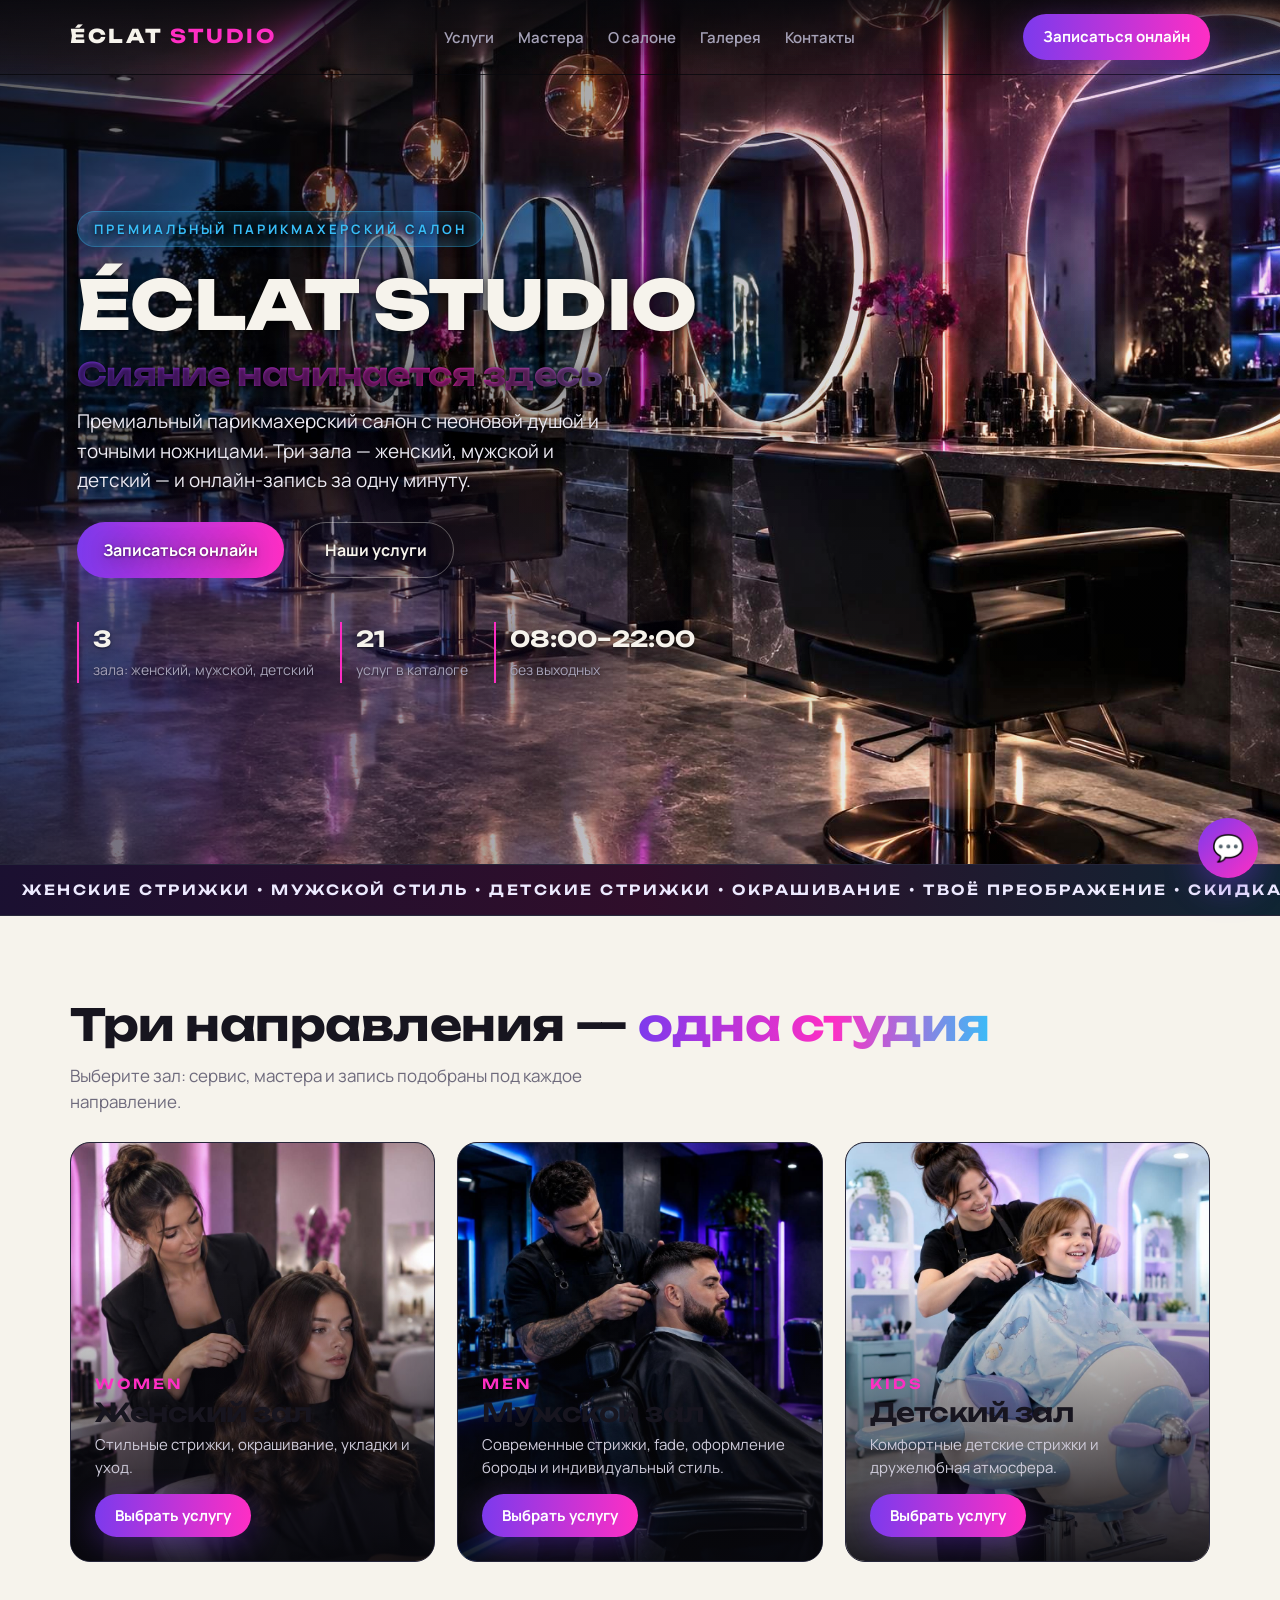
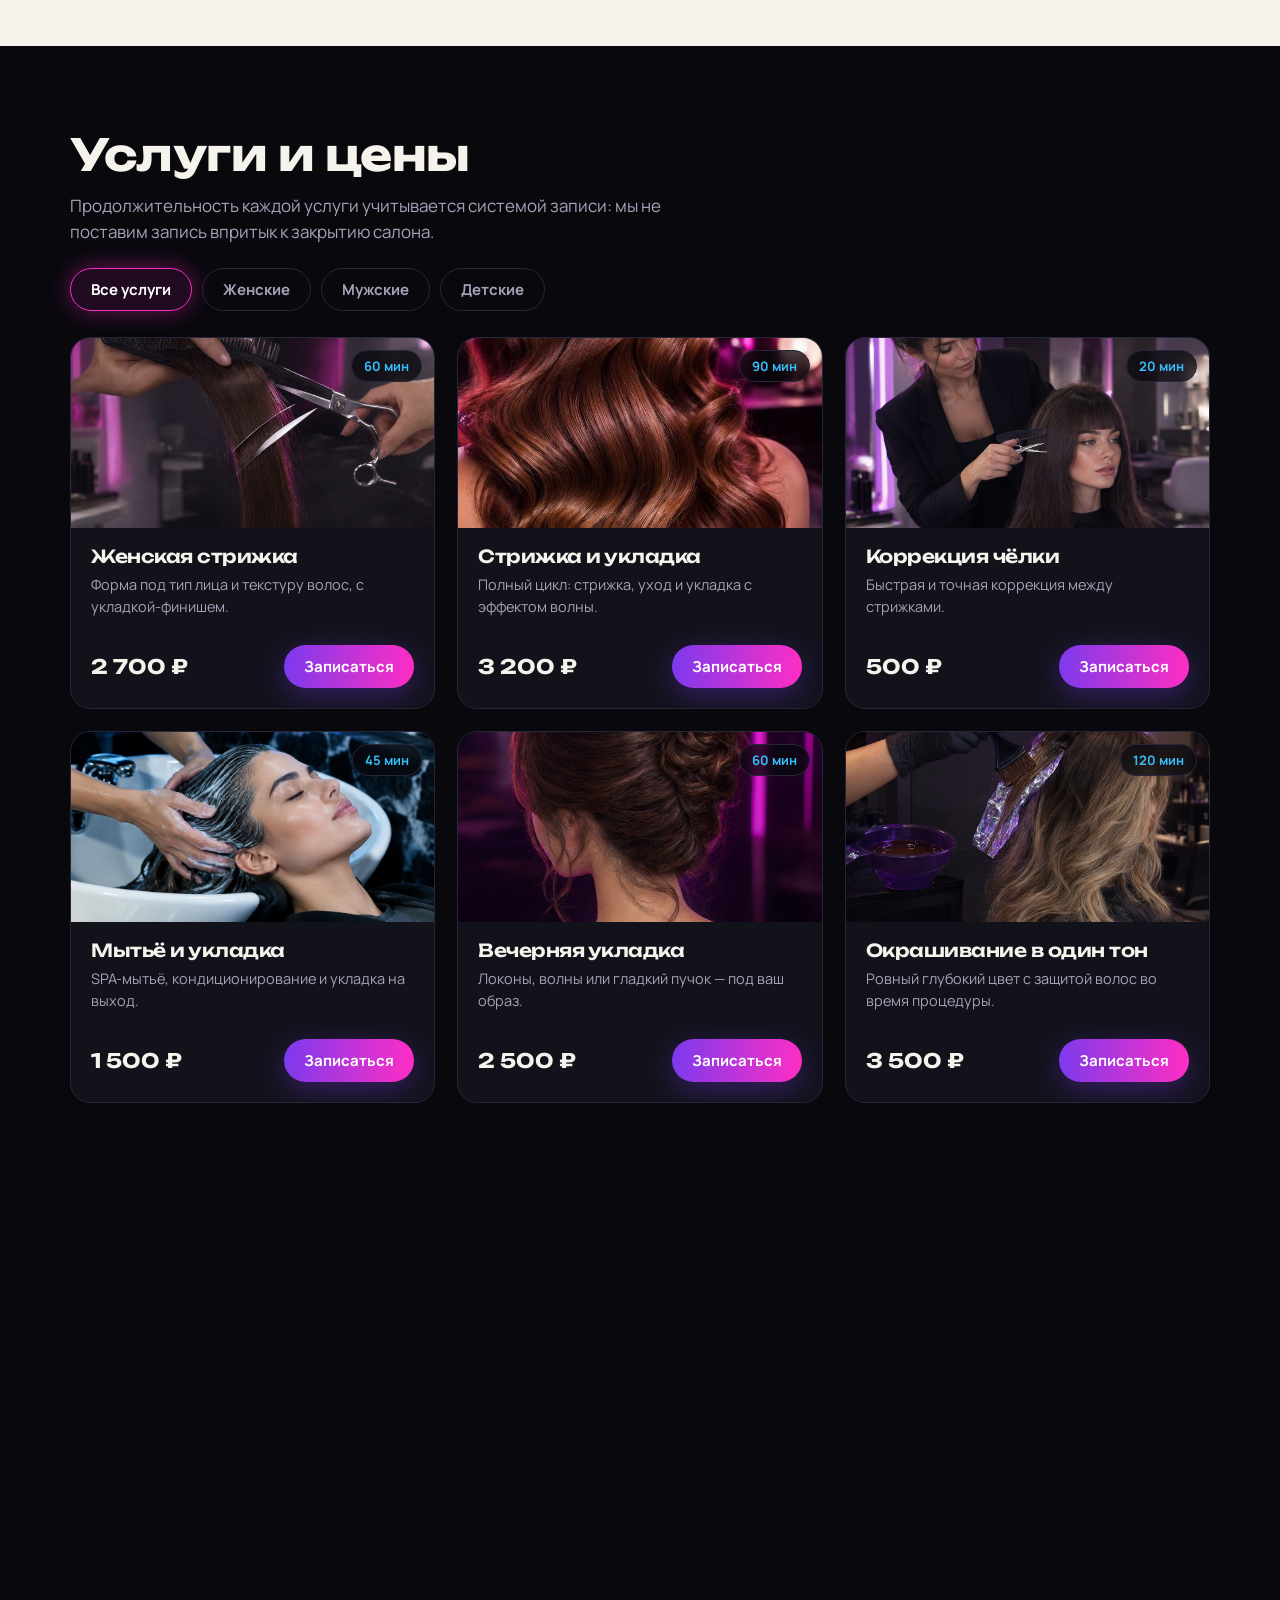
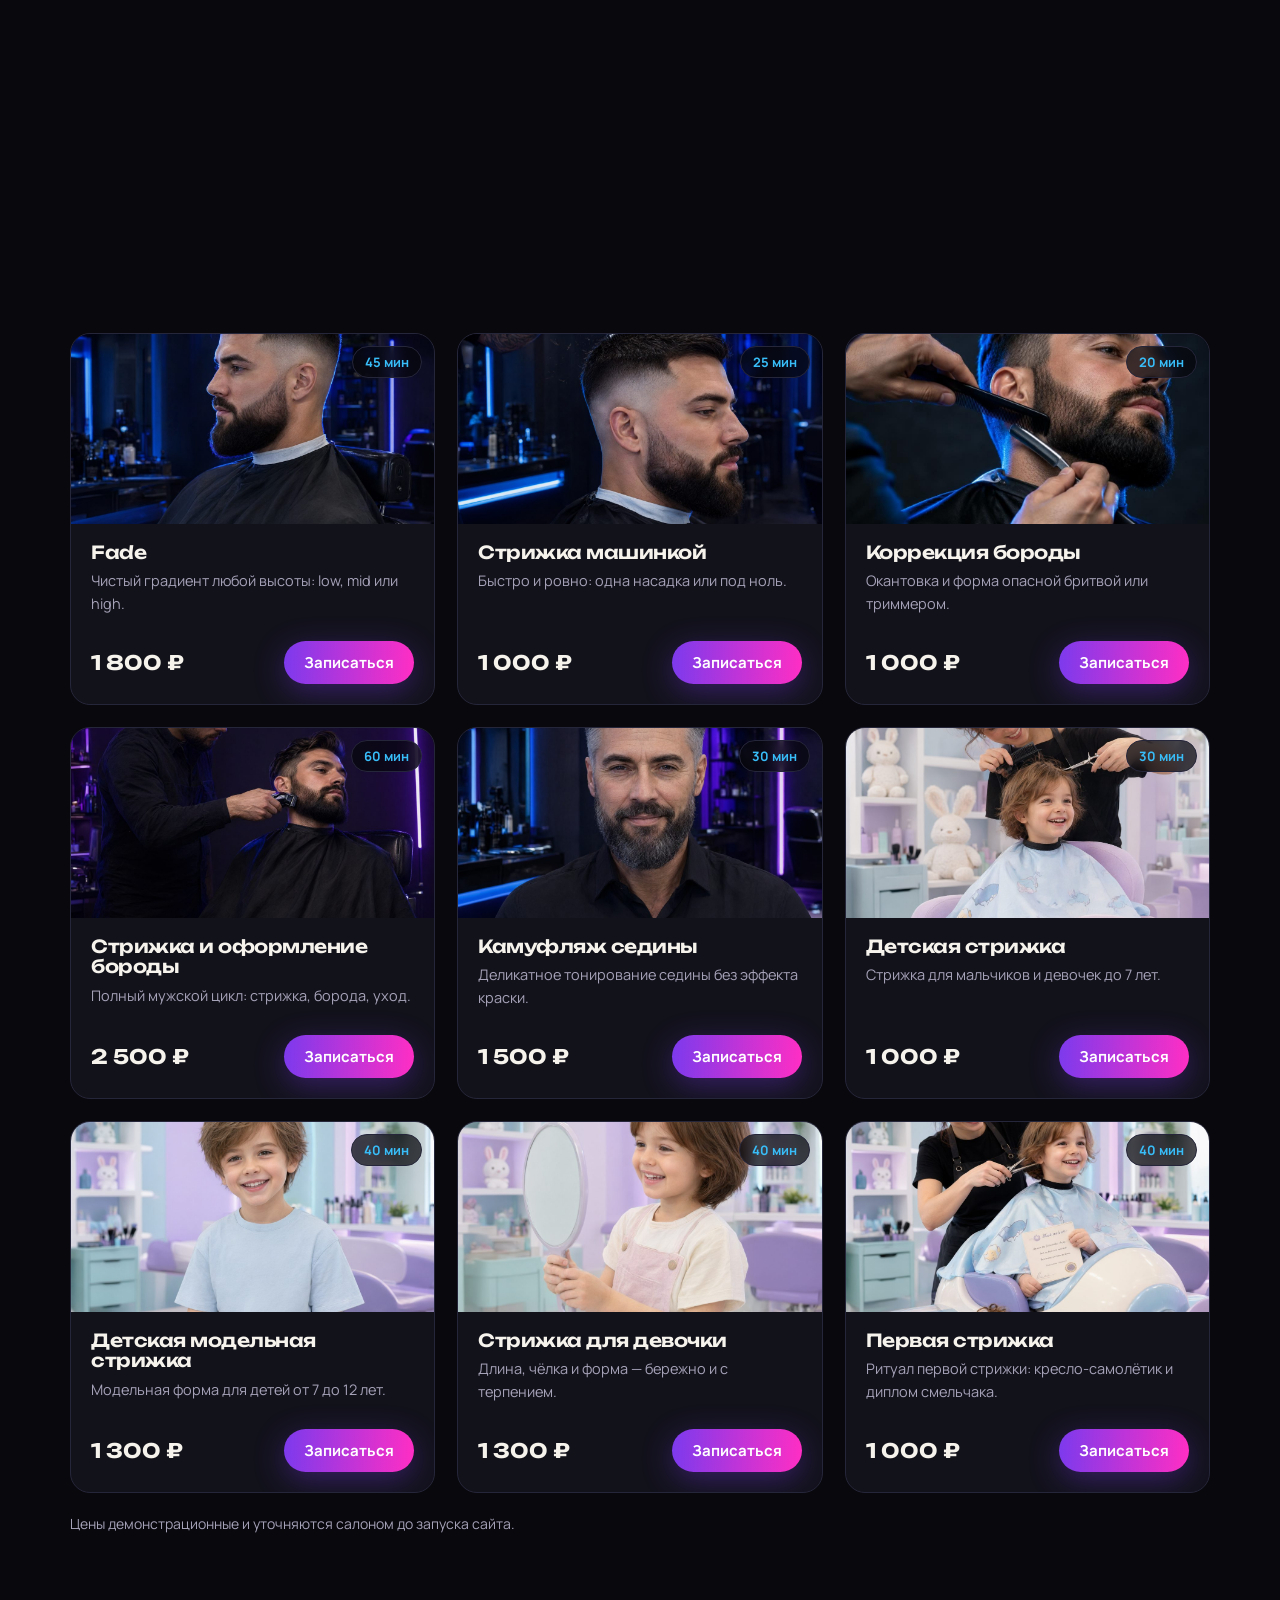
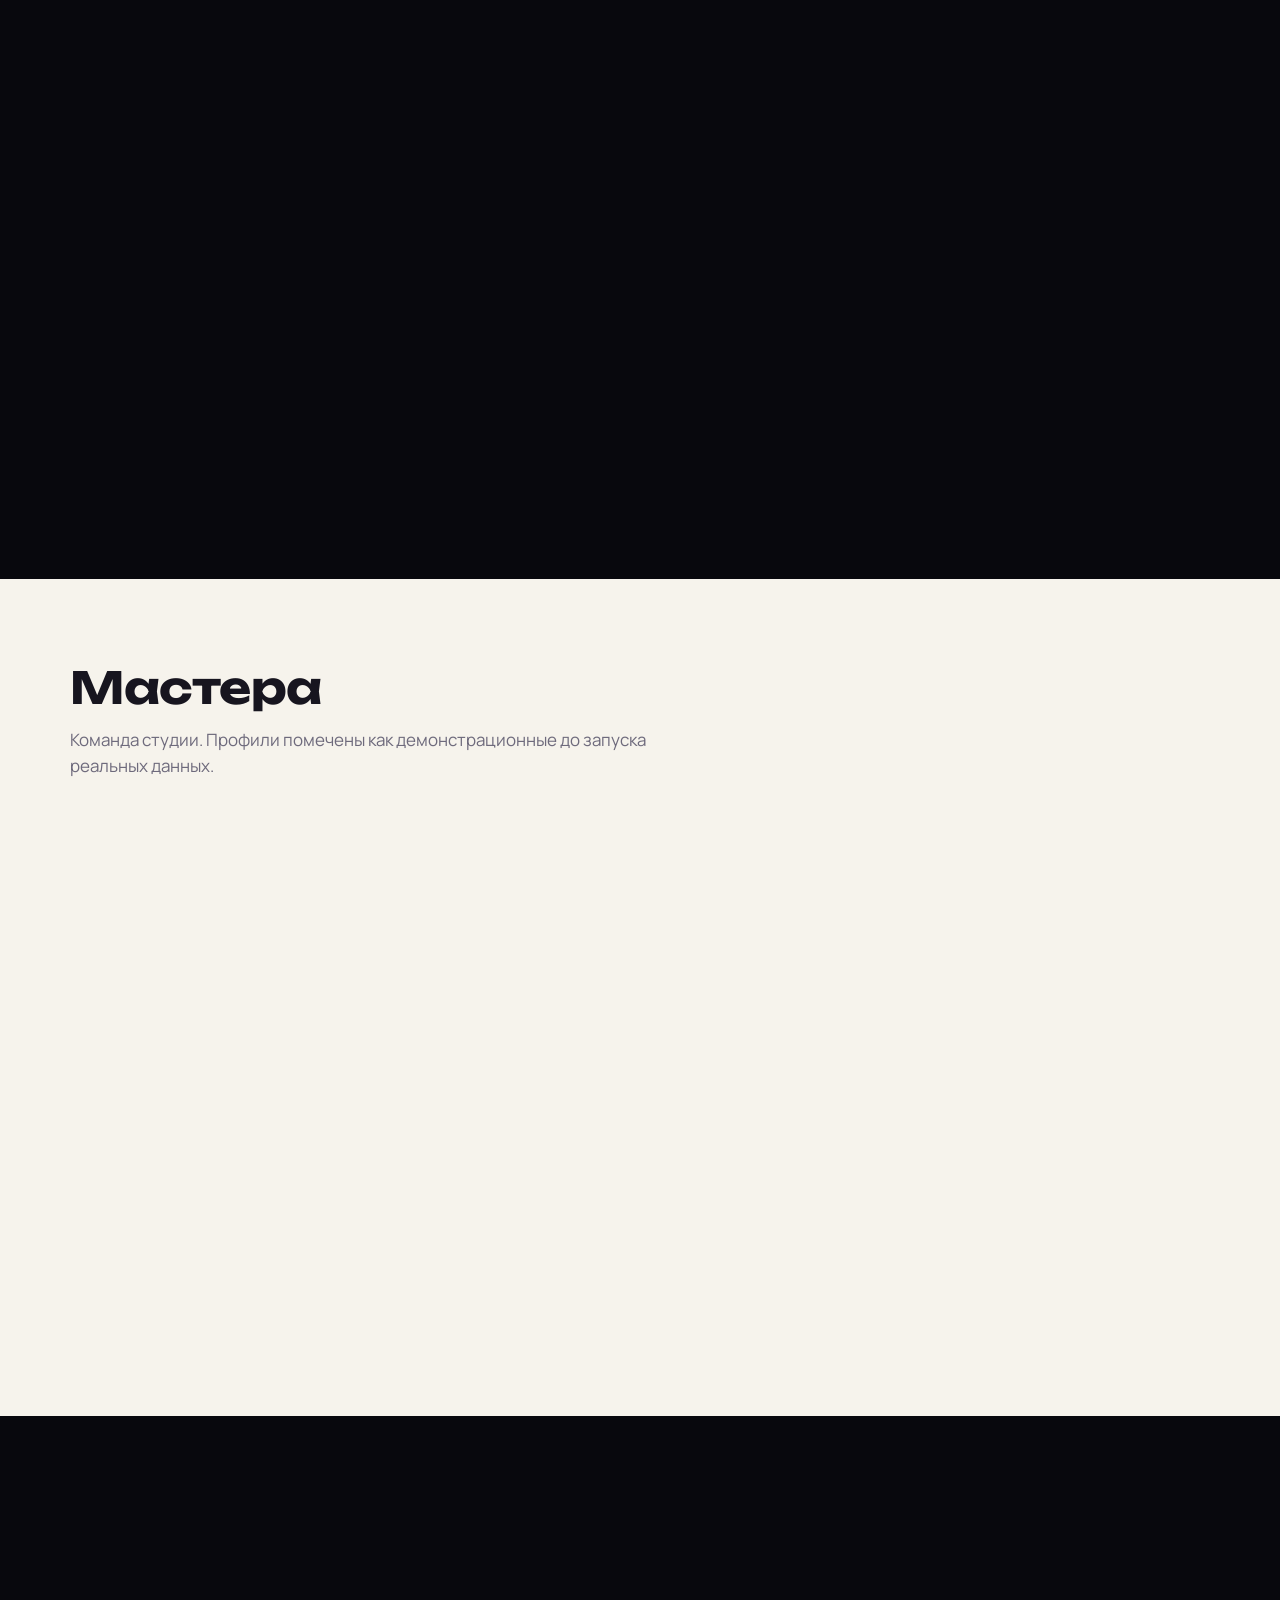
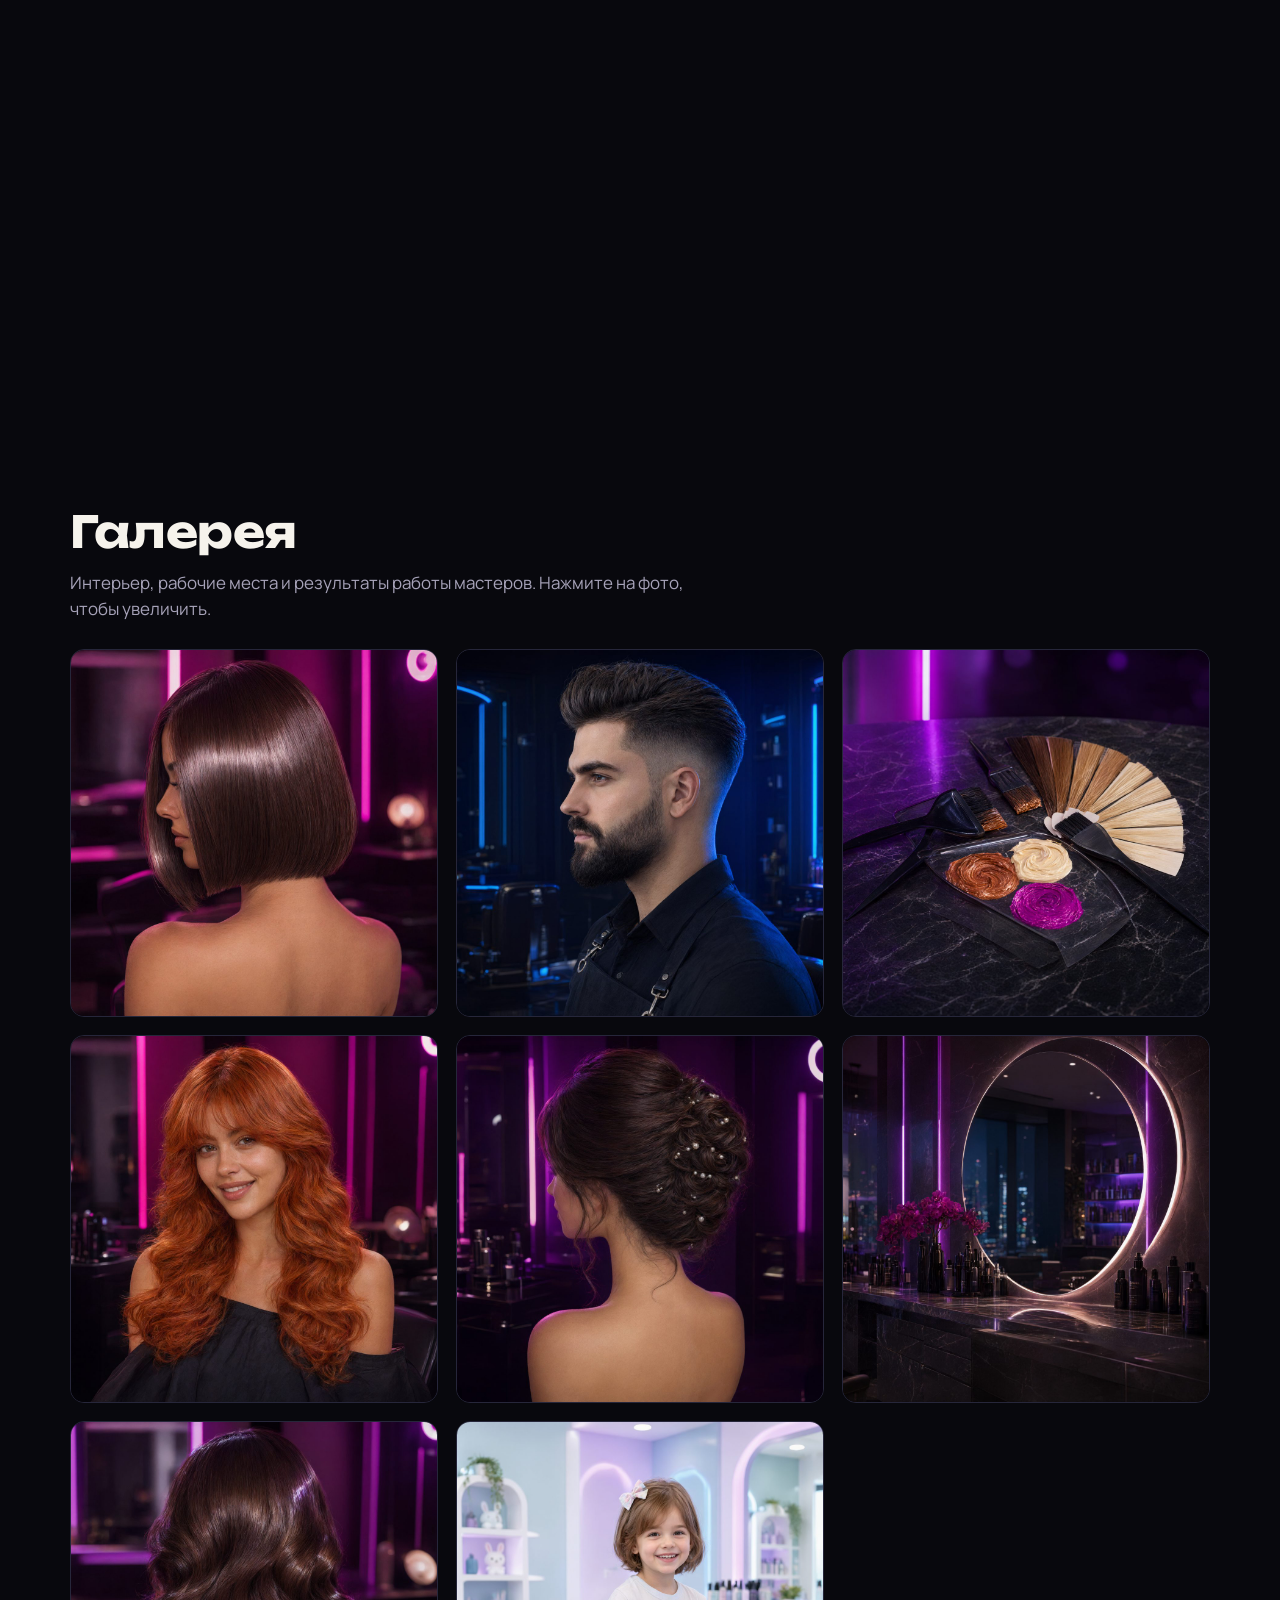
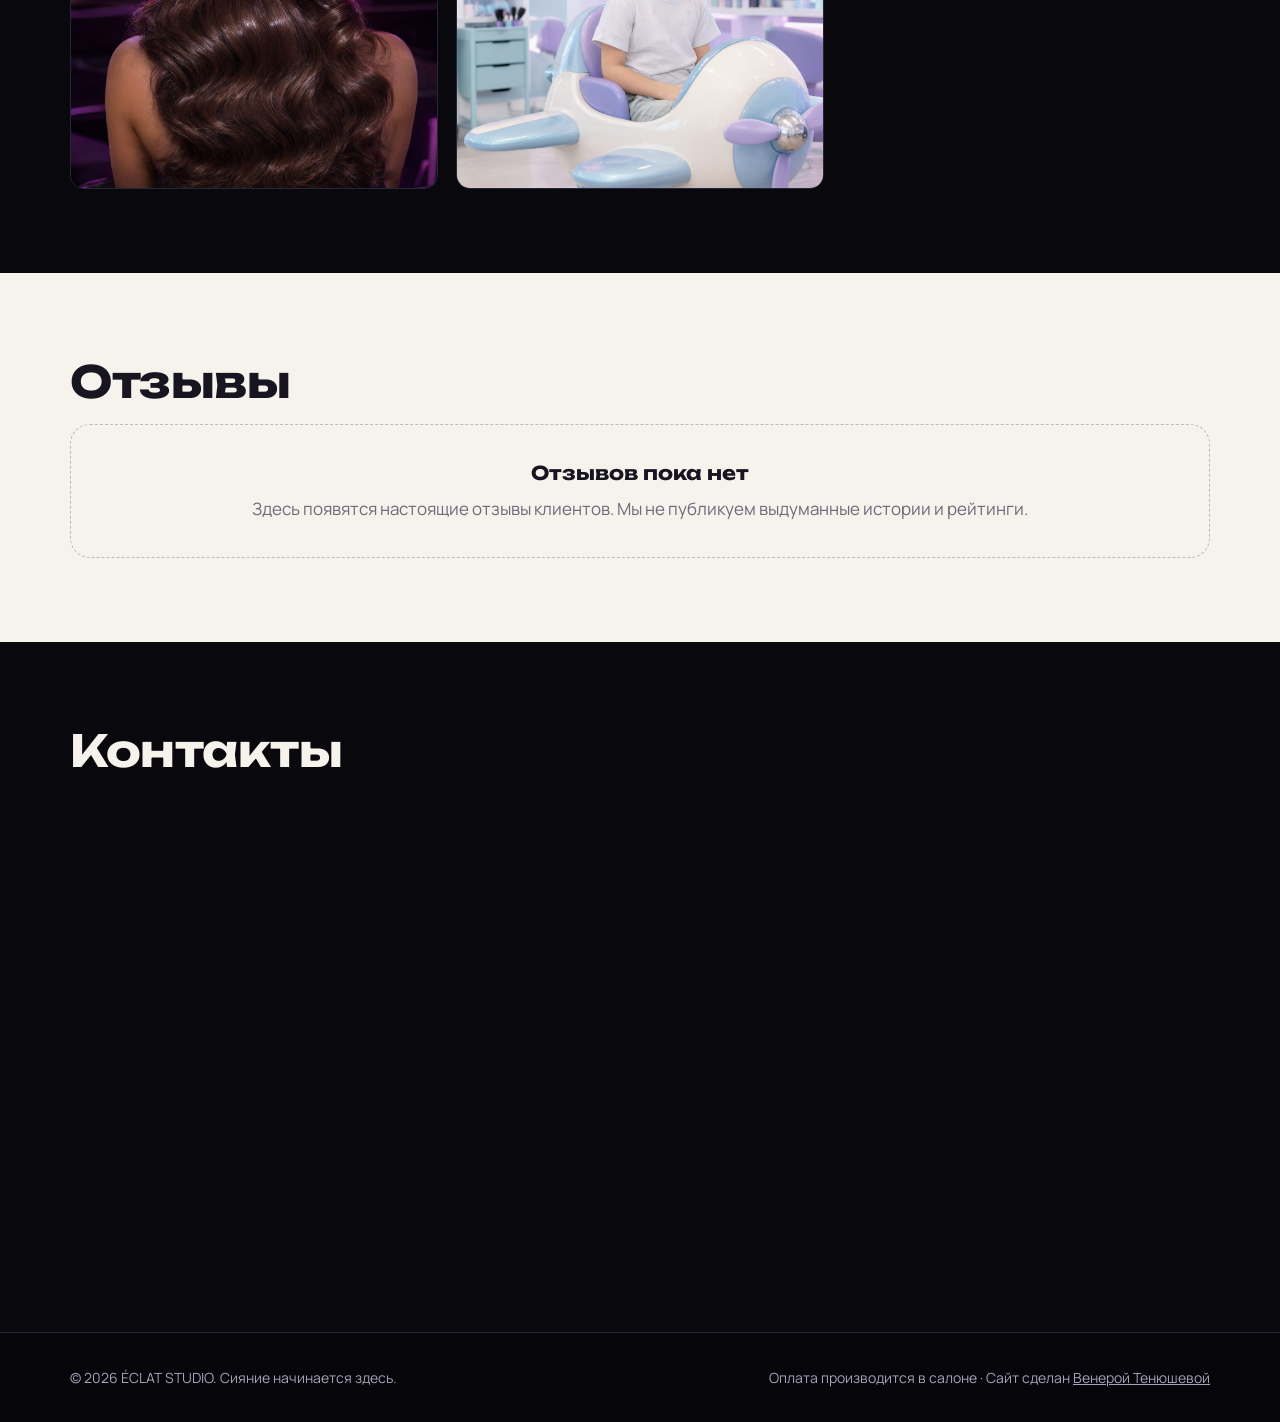
==== index.html @ 75e8187f "lead: POST fallback to assistant pipe (no-cors), strict ok-checks, v20" ====
<!DOCTYPE html>
<html lang="ru">
<head>
<meta charset="utf-8">
<meta name="viewport" content="width=device-width, initial-scale=1">
<title>ÉCLAT STUDIO — парикмахерский салон премиум-класса | Онлайн-запись</title>
<meta name="description" content="ÉCLAT STUDIO — премиальный парикмахерский салон: женский, мужской и детский залы. Стрижки, окрашивание, уход. Онлайн-запись за минуту, оплата в салоне.">
<meta property="og:title" content="ÉCLAT STUDIO — сияние начинается здесь">
<meta property="og:description" content="Премиальный парикмахерский салон с онлайн-записью. Три зала: женский, мужской, детский.">
<meta property="og:type" content="website">
<meta property="og:image" content="img/hero-interior.jpg">
<link rel="icon" href="data:image/svg+xml,%3Csvg xmlns='http://www.w3.org/2000/svg' viewBox='0 0 100 100'%3E%3Ctext y='.9em' font-size='90'%3E✂️%3C/text%3E%3C/svg%3E">
<link rel="preconnect" href="https://fonts.googleapis.com">
<link rel="preconnect" href="https://fonts.gstatic.com" crossorigin>
<link href="https://fonts.googleapis.com/css2?family=Unbounded:wght@400;600;700;800&family=Manrope:wght@400;600;700;800&display=swap" rel="stylesheet">
<link rel="stylesheet" href="css/styles.css?v=9">
</head>
<body>

<header class="top" id="top-header">
  <div class="wrap nav">
    <a class="logo" href="#top">ÉCLAT <b>STUDIO</b></a>
    <ul>
      <li><a href="#services">Услуги</a></li>
      <li><a href="#masters">Мастера</a></li>
      <li><a href="#about">О салоне</a></li>
      <li><a href="#gallery">Галерея</a></li>
      <li><a href="#contacts">Контакты</a></li>
    </ul>
    <a class="btn btn--sm" href="#book" data-book>Записаться онлайн</a>
    <button class="burger" id="burger" aria-label="Открыть меню"><span></span><span></span><span></span></button>
  </div>
</header>

<div class="mmenu" id="mmenu" role="dialog" aria-label="Меню">
  <button class="close" id="mmenu-close" aria-label="Закрыть меню">×</button>
  <a href="#services">Услуги</a>
  <a href="#masters">Мастера</a>
  <a href="#about">О салоне</a>
  <a href="#gallery">Галерея</a>
  <a href="#contacts">Контакты</a>
  <a class="btn" href="#book" data-book>Записаться онлайн</a>
</div>

<main id="top">
  <!-- ПЕРВЫЙ ЭКРАН -->
  <section class="hero">
    <div class="hero__bg" id="hero-bg"><img src="img/hero-interior.jpg" alt="Интерьер салона ÉCLAT STUDIO" fetchpriority="high"></div>
    <div class="hero-wrap">
      <div class="hero__in">
        <span class="hero__tag">ПРЕМИАЛЬНЫЙ ПАРИКМАХЕРСКИЙ САЛОН</span>
        <h1 id="hero-name">ÉCLAT STUDIO</h1>
        <h2 class="neon" id="hero-slogan" style="font-size:clamp(20px,3vw,32px)">Сияние начинается здесь</h2>
        <p class="lead" id="hero-lead"></p>
        <div class="hero__cta">
          <a class="btn" href="#book" data-book>Записаться онлайн</a>
          <a class="btn btn--ghost" href="#services">Наши услуги</a>
        </div>
        <div class="hero__facts" id="hero-facts"></div>
      </div>
    </div>
  </section>

  <!-- БЕГУЩАЯ СТРОКА -->
  <div class="marquee" aria-hidden="true"><div class="marquee__track" id="marquee"></div></div>

  <!-- ТРИ НАПРАВЛЕНИЯ -->
  <section class="section section--light" id="dirs">
    <div class="wrap">
      <h2 style="color:var(--ink)">Три направления — <span class="neon">одна студия</span></h2>
      <p class="muted" style="max-width:620px">Выберите зал: сервис, мастера и запись подобраны под каждое направление.</p>
      <div class="dirs" id="dirs-grid" style="margin-top:26px"></div>
    </div>
  </section>

  <!-- УСЛУГИ -->
  <section class="section" id="services">
    <div class="wrap">
      <h2>Услуги и цены</h2>
      <p class="muted" style="max-width:640px">Продолжительность каждой услуги учитывается системой записи: мы не поставим запись впритык к закрытию салона.</p>
      <div class="filters" id="svc-filters" style="margin-top:22px"></div>
      <div class="svc" id="svc-grid"></div>
      <p class="small muted" style="margin-top:20px">Цены демонстрационные и уточняются салоном до запуска сайта.</p>
    </div>
  </section>

  <!-- ПЕНСИОННАЯ СКИДКА -->
  <section class="section" id="pension" style="padding-top:0">
    <div class="wrap"><div class="pension rv" id="pension-box"></div></div>
  </section>

  <!-- МАСТЕРА -->
  <section class="section section--light" id="masters">
    <div class="wrap">
      <h2 style="color:var(--ink)">Мастера</h2>
      <p class="muted" style="max-width:640px">Команда студии. Профили помечены как демонстрационные до запуска реальных данных.</p>
      <div class="masters" id="masters-grid" style="margin-top:26px"></div>
    </div>
  </section>

  <!-- О САЛОНЕ -->
  <section class="section" id="about">
    <div class="wrap" style="display:grid;grid-template-columns:1.05fr .95fr;gap:40px;align-items:center" id="about-grid">
      <div class="rv">
        <h2 id="about-title">О салоне</h2>
        <p id="about-text" style="color:#CFCCDB;font-size:18px"></p>
        <div class="hero__facts" id="about-facts"></div>
      </div>
      <figure class="rv" style="margin:0;border-radius:24px;overflow:hidden;border:1px solid var(--line);box-shadow:var(--glow-v)">
        <img src="img/about-hall.jpg" alt="Зал ÉCLAT STUDIO" loading="lazy">
      </figure>
    </div>
  </section>

  <!-- ГАЛЕРЕЯ -->
  <section class="section" id="gallery" style="padding-top:0">
    <div class="wrap">
      <h2>Галерея</h2>
      <p class="muted" style="max-width:640px">Интерьер, рабочие места и результаты работы мастеров. Нажмите на фото, чтобы увеличить.</p>
      <div class="gal" id="gal" style="margin-top:26px"></div>
    </div>
  </section>

  <!-- ОТЗЫВЫ -->
  <section class="section section--light" id="reviews">
    <div class="wrap">
      <h2 style="color:var(--ink)">Отзывы</h2>
      <div id="reviews-box" style="margin-top:18px"></div>
    </div>
  </section>

  <!-- КОНТАКТЫ -->
  <section class="section" id="contacts">
    <div class="wrap">
      <h2>Контакты</h2>
      <div class="contacts" style="margin-top:24px">
        <div class="c-card rv" id="c-card"></div>
        <div class="map rv" id="map-box"></div>
      </div>
    </div>
  </section>
</main>

<footer>
  <div class="wrap">
    <span>© <span id="year"></span> ÉCLAT STUDIO. Сияние начинается здесь.</span>
    <span>Оплата производится в салоне · Сайт сделан <a href="https://venera0207.github.io/venera-portfolio/" target="_blank" rel="noopener" style="color:var(--muted-d)">Венерой Тенюшевой</a></span>
  </div>
</footer>

<!-- МАСТЕР ЗАПИСИ -->
<div class="wiz" id="wiz" role="dialog" aria-modal="true" aria-label="Онлайн-запись">
  <div class="wiz__box">
    <div class="wiz__head">
      <h3 id="wiz-title">Онлайн-запись</h3>
      <button class="wiz__close" id="wiz-close" aria-label="Закрыть">×</button>
    </div>
    <div class="wiz__steps" id="wiz-steps"></div>
    <div id="wiz-body"></div>
    <div class="wiz__nav">
      <button class="btn btn--ghost btn--sm" id="wiz-back">Назад</button>
      <button class="btn btn--sm" id="wiz-next">Далее</button>
    </div>
  </div>
</div>

<!-- ЛАЙТБОКС -->
<div class="lightbox" id="lightbox" role="dialog" aria-label="Просмотр фото">
  <button class="close" id="lb-close" aria-label="Закрыть">×</button>
  <img id="lb-img" src="" alt="">
  <div class="cap" id="lb-cap"></div>
</div>

<script defer src="site-data.js?v=11"></script>
<script defer src="js/engine.js?v=11"></script>
<script defer src="js/app.js?v=15"></script>
<script defer src="js/assistant-eclat.js?v=20"></script>
<script defer src="https://telegram.org/js/telegram-web-app.js"></script>
</body>
</html>
---- css/styles.css ----
/* =====================================================================
   ÉCLAT STUDIO — FUTURISTIC BEAUTY × NEON LUXURY
   ===================================================================== */
:root{
  --black:#08080D; --graphite:#12121B; --graphite2:#191926; --line:#26263A;
  --milk:#F6F3EC; --milk2:#EDE8DE; --paper:#FFFFFF;
  --violet:#7C3AED; --magenta:#FF2EC4; --blue:#38BDF8;
  --ink:#17151F; --muted:#6E6A7C; --muted-d:#A6A2B8;
  --glow-v:0 0 24px rgba(124,58,237,.45); --glow-m:0 0 24px rgba(255,46,196,.4);
  --r:20px; --r-s:14px;
  --font-h:'Unbounded','Manrope',system-ui,sans-serif;
  --font-b:'Manrope',system-ui,'Segoe UI',sans-serif;
}
*{box-sizing:border-box}
html{scroll-behavior:smooth}
body{margin:0;background:var(--black);color:var(--milk);font-family:var(--font-b);font-size:17px;line-height:1.55;overflow-x:hidden}
img{max-width:100%;display:block}
a{color:inherit}
h1,h2,h3{font-family:var(--font-h);line-height:1.12;margin:0 0 14px;letter-spacing:-.5px}
h1{font-size:clamp(34px,6vw,68px);font-weight:800}
h2{font-size:clamp(26px,4vw,44px);font-weight:700}
h3{font-size:20px;font-weight:600}
p{margin:0 0 12px}
.wrap{max-width:1180px;margin:0 auto;padding:0 20px}
.section{padding:84px 0}
.section--light{background:var(--milk);color:var(--ink)}
.section--light .muted{color:var(--muted)}
.muted{color:var(--muted-d)}
.small{font-size:14px}
.neon{background:linear-gradient(92deg,var(--violet),var(--magenta) 55%,var(--blue));-webkit-background-clip:text;background-clip:text;color:transparent}
:focus-visible{outline:2px solid var(--blue);outline-offset:3px;border-radius:6px}

/* ---------- кнопки ---------- */
.btn{display:inline-flex;align-items:center;justify-content:center;gap:10px;border:0;cursor:pointer;
  font-family:var(--font-b);font-weight:700;font-size:16px;text-decoration:none;
  padding:15px 26px;border-radius:999px;color:#fff;
  background:linear-gradient(92deg,var(--violet),var(--magenta));
  box-shadow:0 8px 30px rgba(124,58,237,.35);transition:transform .18s,box-shadow .18s,filter .18s}
.btn:hover{transform:translateY(-2px);box-shadow:var(--glow-v),0 12px 34px rgba(255,46,196,.25);filter:brightness(1.06)}
.btn:active{transform:translateY(0)}
.btn--ghost{background:transparent;color:var(--milk);border:1.5px solid rgba(246,243,236,.35);box-shadow:none}
.btn--ghost:hover{border-color:var(--magenta);box-shadow:var(--glow-m)}
.section--light .btn--ghost{color:var(--ink);border-color:rgba(23,21,31,.3)}
.btn--sm{padding:11px 20px;font-size:15px}
.btn[disabled]{opacity:.45;cursor:not-allowed;transform:none}

/* ---------- шапка ---------- */
header.top{position:fixed;inset:0 0 auto 0;z-index:60;transition:background .25s,box-shadow .25s,border-color .25s;
  background:linear-gradient(180deg,rgba(8,8,13,.82),rgba(8,8,13,0));border-bottom:1px solid transparent}
header.top.scrolled{background:rgba(10,10,16,.86);backdrop-filter:blur(14px);border-bottom-color:var(--line);box-shadow:0 10px 40px rgba(0,0,0,.45)}
.nav{display:flex;align-items:center;gap:26px;height:74px}
.logo{font-family:var(--font-h);font-weight:800;font-size:19px;letter-spacing:2.5px;text-decoration:none;white-space:nowrap}
.logo b{color:var(--magenta)}
.nav ul{display:flex;gap:24px;list-style:none;margin:0 auto;padding:0}
.nav ul a{text-decoration:none;font-weight:600;font-size:15px;color:var(--muted-d);transition:color .15s}
.nav ul a:hover{color:var(--milk);text-shadow:0 0 14px rgba(255,46,196,.6)}
.burger{display:none;margin-left:auto;background:none;border:1.5px solid var(--line);border-radius:12px;padding:10px 12px;cursor:pointer}
.burger span{display:block;width:20px;height:2px;background:var(--milk);margin:4px 0;border-radius:2px}
.mmenu{position:fixed;inset:0;z-index:70;background:rgba(8,8,13,.97);backdrop-filter:blur(10px);display:none;flex-direction:column;align-items:center;justify-content:center;gap:22px}
.mmenu.on{display:flex}
.mmenu a{font-family:var(--font-h);font-size:24px;text-decoration:none;color:var(--milk)}
.mmenu .close{position:absolute;top:22px;right:22px;background:none;border:0;color:var(--milk);font-size:30px;cursor:pointer}

/* ---------- первый экран ---------- */
.hero{position:relative;min-height:96vh;display:flex;align-items:center;overflow:hidden;padding:120px 0 90px}
.hero-wrap{position:relative;z-index:1;width:100%;padding:0 clamp(22px,6vw,96px)}
.hero__bg{position:absolute;inset:0;z-index:0}
.hero__bg img{width:100%;height:100%;object-fit:cover;transform:scale(1.06);filter:brightness(1.16) saturate(1.08)}
.hero__bg::after{content:'';position:absolute;inset:0;
  background:linear-gradient(100deg,rgba(8,8,13,.66) 0%,rgba(8,8,13,.34) 42%,rgba(8,8,13,.06) 72%),
  radial-gradient(60% 50% at 16% 80%,rgba(124,58,237,.26),transparent 70%),
  radial-gradient(50% 40% at 84% 18%,rgba(255,46,196,.16),transparent 70%)}
.hero__in{position:relative;z-index:1;max-width:680px;text-shadow:0 2px 22px rgba(0,0,0,.6),0 1px 3px rgba(0,0,0,.5)}
.hero__tag{display:inline-block;font-size:13px;letter-spacing:3px;font-weight:700;color:var(--blue);
  border:1px solid rgba(56,189,248,.4);border-radius:999px;padding:7px 16px;margin-bottom:20px;
  background:rgba(56,189,248,.08);box-shadow:0 0 18px rgba(56,189,248,.25) inset}
.hero p.lead{font-size:19px;color:#EDEBF4;max-width:540px}
.hero__cta{display:flex;flex-wrap:wrap;gap:14px;margin-top:26px}
.hero__facts{display:flex;flex-wrap:wrap;gap:26px;margin-top:44px}
.hero__facts div{border-left:2px solid var(--magenta);padding-left:14px}
.hero__facts b{display:block;font-family:var(--font-h);font-size:22px}
.hero__facts span{color:var(--muted-d);font-size:14px}

/* ---------- бегущая строка ---------- */
.marquee{overflow:hidden;border-top:1px solid var(--line);border-bottom:1px solid var(--line);
  background:linear-gradient(90deg,rgba(124,58,237,.16),rgba(255,46,196,.16),rgba(56,189,248,.16));padding:14px 0}
.marquee__track{display:flex;width:max-content;animation:mq 26s linear infinite;will-change:transform}
.marquee:hover .marquee__track{animation-play-state:paused}
.marquee__track span{font-family:var(--font-h);font-size:14px;letter-spacing:2.5px;font-weight:600;color:#EDEAFF;padding:0 22px;white-space:nowrap}
@keyframes mq{to{transform:translateX(-50%)}}

/* ---------- карточки направлений ---------- */
.dirs{display:grid;grid-template-columns:repeat(3,1fr);gap:22px}
.dir{position:relative;border-radius:var(--r);overflow:hidden;min-height:420px;display:flex;align-items:flex-end;
  background:var(--graphite);border:1px solid var(--line);transition:transform .25s,box-shadow .25s}
.dir img{position:absolute;inset:0;width:100%;height:100%;object-fit:cover;transition:transform .5s}
.dir::after{content:'';position:absolute;inset:0;background:linear-gradient(180deg,transparent 30%,rgba(8,8,13,.9))}
.dir:hover{transform:translateY(-6px);box-shadow:var(--glow-v)}
.dir:hover img{transform:scale(1.05)}
.dir__in{position:relative;z-index:1;padding:24px}
.dir__in h3{font-size:26px;margin-bottom:6px}
.dir__in h3 em{font-style:normal;color:var(--magenta);font-size:14px;letter-spacing:3px;display:block;margin-bottom:6px}
.dir__in p{color:#CFCCDB;font-size:15px;margin-bottom:14px}

/* ---------- услуги ---------- */
.filters{display:flex;flex-wrap:wrap;gap:10px;margin-bottom:26px}
.filters button{font-family:var(--font-b);font-weight:700;font-size:15px;cursor:pointer;border-radius:999px;padding:10px 20px;
  background:transparent;color:var(--muted-d);border:1.5px solid var(--line);transition:all .18s}
.filters button.on,.filters button:hover{color:#fff;border-color:var(--magenta);box-shadow:var(--glow-m);background:rgba(255,46,196,.1)}
.svc{display:grid;grid-template-columns:repeat(3,1fr);gap:22px}
.svc-card{border-radius:var(--r);overflow:hidden;background:var(--graphite);border:1px solid var(--line);display:flex;flex-direction:column;transition:transform .22s,box-shadow .22s,border-color .22s}
.svc-card:hover{transform:translateY(-5px);border-color:rgba(124,58,237,.6);box-shadow:var(--glow-v)}
.svc-card__ph{position:relative;height:190px;overflow:hidden}
.svc-card__ph img{width:100%;height:100%;object-fit:cover;transition:transform .5s}
.svc-card:hover .svc-card__ph img{transform:scale(1.07)}
.svc-card__time{position:absolute;top:12px;right:12px;background:rgba(8,8,13,.72);backdrop-filter:blur(6px);border:1px solid var(--line);
  border-radius:999px;padding:5px 12px;font-size:13px;font-weight:700;color:var(--blue)}
.svc-card__in{padding:18px 20px 20px;display:flex;flex-direction:column;flex:1}
.svc-card__in h3{font-size:18px;margin-bottom:8px}
.svc-card__in p{color:var(--muted-d);font-size:14.5px;flex:1}
.svc-card__row{display:flex;align-items:center;justify-content:space-between;gap:12px;margin-top:14px}
.price{font-family:var(--font-h);font-size:20px;font-weight:700}
.price s{color:var(--muted-d);font-size:14px;margin-right:8px;font-family:var(--font-b)}
.pbadge{display:inline-block;margin-left:8px;font-size:11.5px;font-weight:700;letter-spacing:.6px;color:#0B0B10;background:linear-gradient(92deg,#8BE9FD,var(--blue));border-radius:999px;padding:3px 10px;vertical-align:middle}

/* ---------- пенсионный блок ---------- */
.pension{position:relative;border-radius:28px;overflow:hidden;padding:56px 54px;
  background:linear-gradient(120deg,#1B1030,#2A1240 45%,#3A1030);border:1px solid rgba(255,46,196,.35);box-shadow:0 0 60px rgba(124,58,237,.25) inset}
.pension::before{content:'';position:absolute;inset:-40% 30% -40% -20%;background:radial-gradient(closest-side,rgba(255,46,196,.28),transparent);animation:pulse 7s ease-in-out infinite}
@keyframes pulse{50%{transform:translateX(18%) scale(1.15)}}
.pension h2{max-width:560px;position:relative}
.pension .big{font-family:var(--font-h);font-size:clamp(30px,4.4vw,52px);font-weight:800;margin:6px 0 14px;position:relative}
.pension p{color:#D9D6E4;max-width:560px;position:relative}
.pension .btn{position:relative}

/* ---------- мастера ---------- */
.masters{display:grid;grid-template-columns:repeat(4,1fr);gap:22px}
.master{border-radius:var(--r);overflow:hidden;background:var(--paper);border:1px solid var(--milk2);display:flex;flex-direction:column;transition:transform .22s,box-shadow .22s}
.master:hover{transform:translateY(-5px);box-shadow:0 18px 44px rgba(23,21,31,.16)}
.master__ph{height:280px;overflow:hidden;position:relative}
.master__ph img{width:100%;height:100%;object-fit:cover;object-position:top}
.demo-badge{position:absolute;left:12px;top:12px;background:rgba(23,21,31,.72);color:#FFE3F6;border:1px solid rgba(255,46,196,.5);
  font-size:11.5px;font-weight:700;letter-spacing:.8px;border-radius:999px;padding:4px 10px;backdrop-filter:blur(4px)}
.master__in{padding:16px 18px 20px;display:flex;flex-direction:column;flex:1}
.master__in h3{font-size:19px;margin-bottom:2px}
.master__in .role{color:var(--violet);font-weight:700;font-size:13.5px;letter-spacing:.4px;margin-bottom:8px}
.master__in p{color:var(--muted);font-size:14.5px;flex:1}
.master__in .btn{margin-top:12px}

/* ---------- галерея ---------- */
.gal{columns:3;column-gap:18px}
.gal figure{margin:0 0 18px;break-inside:avoid;border-radius:var(--r-s);overflow:hidden;position:relative;cursor:zoom-in;border:1px solid var(--line)}
.gal img{width:100%;transition:transform .5s,filter .5s}
.gal figure:hover img{transform:scale(1.04);filter:brightness(1.1)}
.gal figcaption{position:absolute;inset:auto 0 0 0;padding:26px 14px 12px;font-size:13.5px;color:#EDEAFF;
  background:linear-gradient(180deg,transparent,rgba(8,8,13,.85));opacity:0;transition:opacity .25s}
.gal figure:hover figcaption{opacity:1}
.lightbox{position:fixed;inset:0;z-index:90;background:rgba(5,5,10,.92);backdrop-filter:blur(8px);display:none;align-items:center;justify-content:center;padding:30px}
.lightbox.on{display:flex}
.lightbox img{max-width:min(1000px,92vw);max-height:86vh;border-radius:14px;box-shadow:0 0 80px rgba(124,58,237,.35)}
.lightbox .close{position:absolute;top:18px;right:24px;background:none;border:0;color:#fff;font-size:34px;cursor:pointer}
.lightbox .cap{position:absolute;bottom:26px;left:0;right:0;text-align:center;color:var(--muted-d);font-size:15px}

/* ---------- отзывы ---------- */
.reviews-empty{border:1.5px dashed rgba(23,21,31,.25);border-radius:var(--r);padding:34px;text-align:center;color:var(--muted)}
.reviews-empty b{display:block;font-family:var(--font-h);color:var(--ink);margin-bottom:8px;font-size:19px}

/* ---------- контакты ---------- */
.contacts{display:grid;grid-template-columns:1fr 1.1fr;gap:30px;align-items:start}
.c-card{background:var(--graphite);border:1px solid var(--line);border-radius:var(--r);padding:28px}
.c-row{display:flex;gap:14px;align-items:flex-start;padding:13px 0;border-bottom:1px solid var(--line)}
.c-row:last-child{border-bottom:0}
.c-row .ico{flex:0 0 40px;height:40px;border-radius:12px;display:flex;align-items:center;justify-content:center;
  background:rgba(124,58,237,.16);border:1px solid rgba(124,58,237,.4);box-shadow:0 0 14px rgba(124,58,237,.25) inset}
.c-row b{display:block;font-size:14px;color:var(--muted-d);font-weight:600;margin-bottom:2px}
.c-row a{text-decoration:none;font-weight:700}
.c-row a:hover{color:var(--magenta)}
.map{border-radius:var(--r);overflow:hidden;border:1px solid var(--line);min-height:380px;background:var(--graphite2)}
.map iframe{width:100%;height:100%;min-height:380px;border:0;display:block;filter:saturate(.9) contrast(1.05)}

/* ---------- подвал ---------- */
footer{border-top:1px solid var(--line);padding:34px 0;background:#06060A}
footer .wrap{display:flex;flex-wrap:wrap;gap:16px;align-items:center;justify-content:space-between;color:var(--muted-d);font-size:14px}

/* ---------- мастер записи ---------- */
.wiz{position:fixed;inset:0;z-index:80;display:none;background:rgba(6,6,11,.94);backdrop-filter:blur(10px);overflow-y:auto;padding:26px 16px 60px}
.wiz.on{display:block}
.wiz__box{max-width:760px;margin:0 auto;background:var(--graphite);border:1px solid var(--line);border-radius:26px;box-shadow:0 30px 90px rgba(0,0,0,.6),0 0 60px rgba(124,58,237,.12) inset;padding:26px 26px 30px}
.wiz__head{display:flex;align-items:center;justify-content:space-between;gap:14px;margin-bottom:6px}
.wiz__head h3{font-size:22px;margin:0}
.wiz__close{background:none;border:0;color:var(--muted-d);font-size:28px;cursor:pointer;line-height:1}
.wiz__steps{display:flex;gap:6px;margin:14px 0 22px;flex-wrap:wrap}
.wiz__steps i{flex:1;min-width:26px;height:5px;border-radius:99px;background:var(--line);transition:background .3s,box-shadow .3s}
.wiz__steps i.on{background:linear-gradient(90deg,var(--violet),var(--magenta));box-shadow:0 0 10px rgba(255,46,196,.5)}
.wiz h4{font-family:var(--font-h);font-size:17px;margin:0 0 14px;color:var(--milk)}
.wiz .hint{color:var(--muted-d);font-size:14px;margin:-8px 0 14px}
.chips{display:grid;grid-template-columns:repeat(3,1fr);gap:12px}
.chip{border-radius:16px;border:1.5px solid var(--line);background:var(--graphite2);color:var(--milk);cursor:pointer;
  padding:16px 14px;text-align:left;font-family:var(--font-b);transition:all .18s}
.chip:hover{border-color:rgba(124,58,237,.7)}
.chip.on{border-color:var(--magenta);background:rgba(255,46,196,.12);box-shadow:var(--glow-m)}
.chip b{display:block;font-size:16px;margin-bottom:4px}
.chip span{color:var(--muted-d);font-size:13.5px}
.chip .price{font-size:17px}
.optlist{display:flex;flex-direction:column;gap:10px}
.optlist .chip{display:flex;gap:14px;align-items:center;padding:12px 14px}
.optlist .chip img{width:52px;height:52px;border-radius:12px;object-fit:cover;object-position:top}
.cal{display:grid;grid-template-columns:repeat(7,1fr);gap:8px}
.cal .dow{color:var(--muted-d);font-size:12.5px;text-align:center;font-weight:700;padding-bottom:2px}
.cal button{aspect-ratio:1;border-radius:12px;border:1.5px solid var(--line);background:var(--graphite2);color:var(--milk);
  cursor:pointer;font-family:var(--font-b);font-weight:700;font-size:15px;transition:all .15s}
.cal button:hover:not([disabled]){border-color:var(--violet)}
.cal button.on{background:linear-gradient(135deg,var(--violet),var(--magenta));border-color:transparent;box-shadow:var(--glow-m)}
.cal button[disabled]{opacity:.28;cursor:not-allowed}
.cal .nav-m{display:flex;justify-content:space-between;align-items:center;margin-bottom:10px}
.cal .nav-m button{aspect-ratio:auto;padding:8px 14px}
.slots{display:grid;grid-template-columns:repeat(auto-fill,minmax(92px,1fr));gap:10px}
.slots button{border-radius:12px;border:1.5px solid var(--line);background:var(--graphite2);color:var(--milk);padding:12px 6px;
  font-weight:700;font-size:15px;cursor:pointer;transition:all .15s;animation:slotin .3s both}
.slots button:hover{border-color:var(--blue);box-shadow:0 0 14px rgba(56,189,248,.35)}
.slots button.on{background:linear-gradient(135deg,var(--blue),var(--violet));border-color:transparent;box-shadow:var(--glow-v)}
@keyframes slotin{from{opacity:0;transform:translateY(6px) scale(.96)}}
.fld{margin-bottom:14px}
.fld label{display:block;font-size:14px;font-weight:700;color:var(--muted-d);margin-bottom:6px}
.fld input,.fld textarea{width:100%;border-radius:14px;border:1.5px solid var(--line);background:#0E0E16;color:var(--milk);
  padding:14px 16px;font-size:16px;font-family:var(--font-b)}
.fld input:focus,.fld textarea:focus{outline:none;border-color:var(--violet);box-shadow:0 0 0 3px rgba(124,58,237,.25)}
.check{display:flex;gap:10px;align-items:flex-start;font-size:14.5px;color:var(--muted-d);cursor:pointer}
.check input{width:20px;height:20px;accent-color:var(--magenta);margin-top:2px}
.sum{border:1px solid var(--line);border-radius:16px;background:#0E0E16;padding:18px 20px;margin-bottom:16px}
.sum .r{display:flex;justify-content:space-between;gap:14px;padding:6px 0;font-size:15.5px}
.sum .r b{font-weight:600;color:var(--muted-d)}
.sum .total{border-top:1px solid var(--line);margin-top:8px;padding-top:12px;font-size:18px}
.sum .total .price{font-size:22px}
.wiz__nav{display:flex;justify-content:space-between;gap:12px;margin-top:22px}
.done{text-align:center;padding:26px 10px}
.done .ok{width:86px;height:86px;margin:0 auto 18px;border-radius:50%;display:flex;align-items:center;justify-content:center;
  background:radial-gradient(circle at 35% 30%,rgba(139,233,253,.35),rgba(124,58,237,.25));border:2px solid var(--blue);
  box-shadow:0 0 40px rgba(56,189,248,.5);animation:pop .5s cubic-bezier(.2,1.4,.4,1)}
.done .ok svg{width:40px;height:40px;stroke:#8BE9FD;stroke-width:3;fill:none;stroke-linecap:round;stroke-linejoin:round;
  stroke-dasharray:48;stroke-dashoffset:48;animation:draw .6s .25s forwards}
@keyframes pop{from{transform:scale(.4);opacity:0}}
@keyframes draw{to{stroke-dashoffset:0}}
.done .num{font-family:var(--font-h);font-size:20px;color:var(--blue);margin:6px 0 12px}
.errbox{border:1.5px solid rgba(255,90,90,.5);background:rgba(255,60,60,.1);color:#FFC9C9;border-radius:14px;padding:12px 16px;font-size:15px;margin-bottom:14px}

/* ---------- появление секций ---------- */
.rv{opacity:0;transform:translateY(26px);transition:opacity .7s ease,transform .7s ease}
.rv.in{opacity:1;transform:none}
@media (prefers-reduced-motion:reduce){
  html{scroll-behavior:auto}
  *,*::before,*::after{animation-duration:.001s!important;animation-iteration-count:1!important;transition-duration:.001s!important}
  .rv{opacity:1;transform:none}
  .marquee__track{animation:none;transform:none}
}

/* ---------- адаптив ---------- */
@media (max-width:1020px){
  .dirs,.svc{grid-template-columns:repeat(2,1fr)}
  .masters{grid-template-columns:repeat(2,1fr)}
  .gal{columns:2}
  .contacts{grid-template-columns:1fr}
}
@media (max-width:720px){
  .nav ul{display:none}
  .nav .btn{display:none}
  .burger{display:block}
  .section{padding:60px 0}
  .dirs,.svc,.masters{grid-template-columns:1fr}
  .gal{columns:1}
  .chips{grid-template-columns:1fr}
  .pension{padding:36px 26px}
  .hero{min-height:88vh}
  .hero__in{padding:26px 22px}
  .wiz__box{padding:20px 16px 24px}
  .cal button{font-size:13.5px}
}
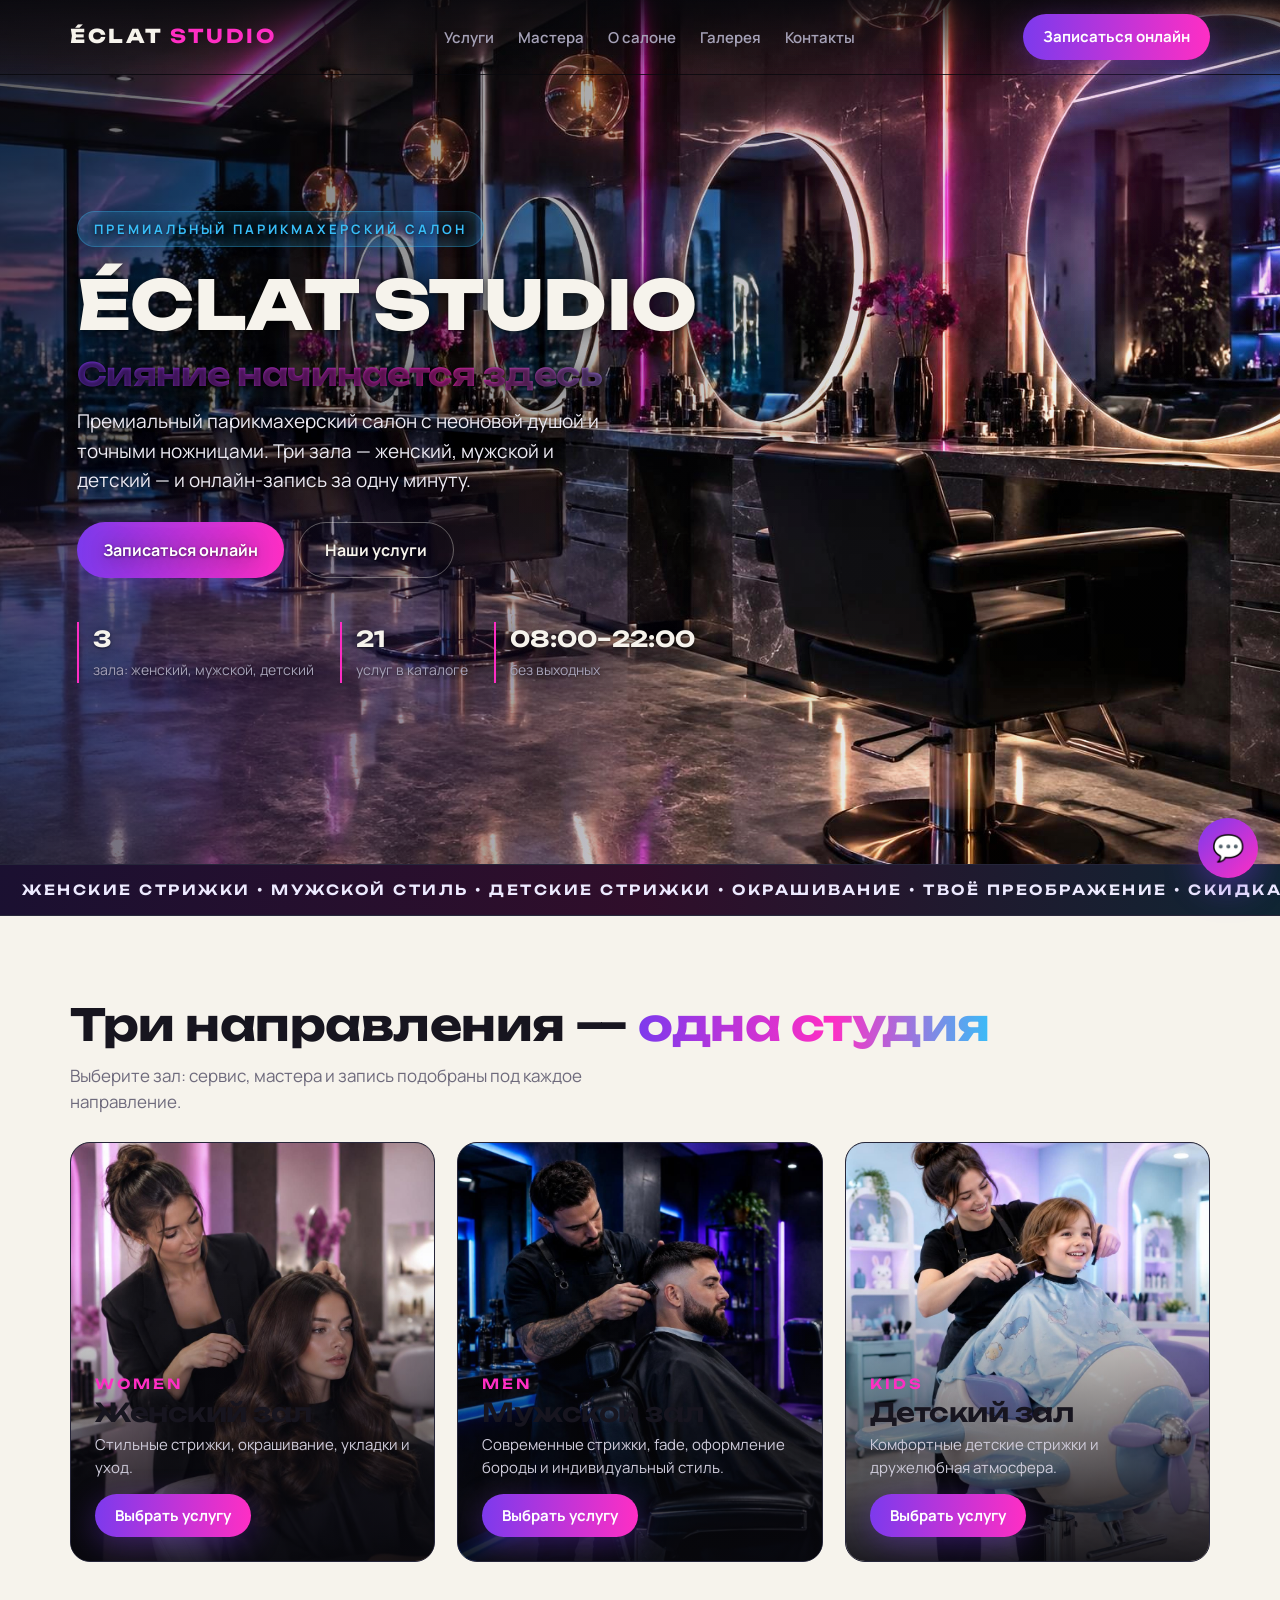
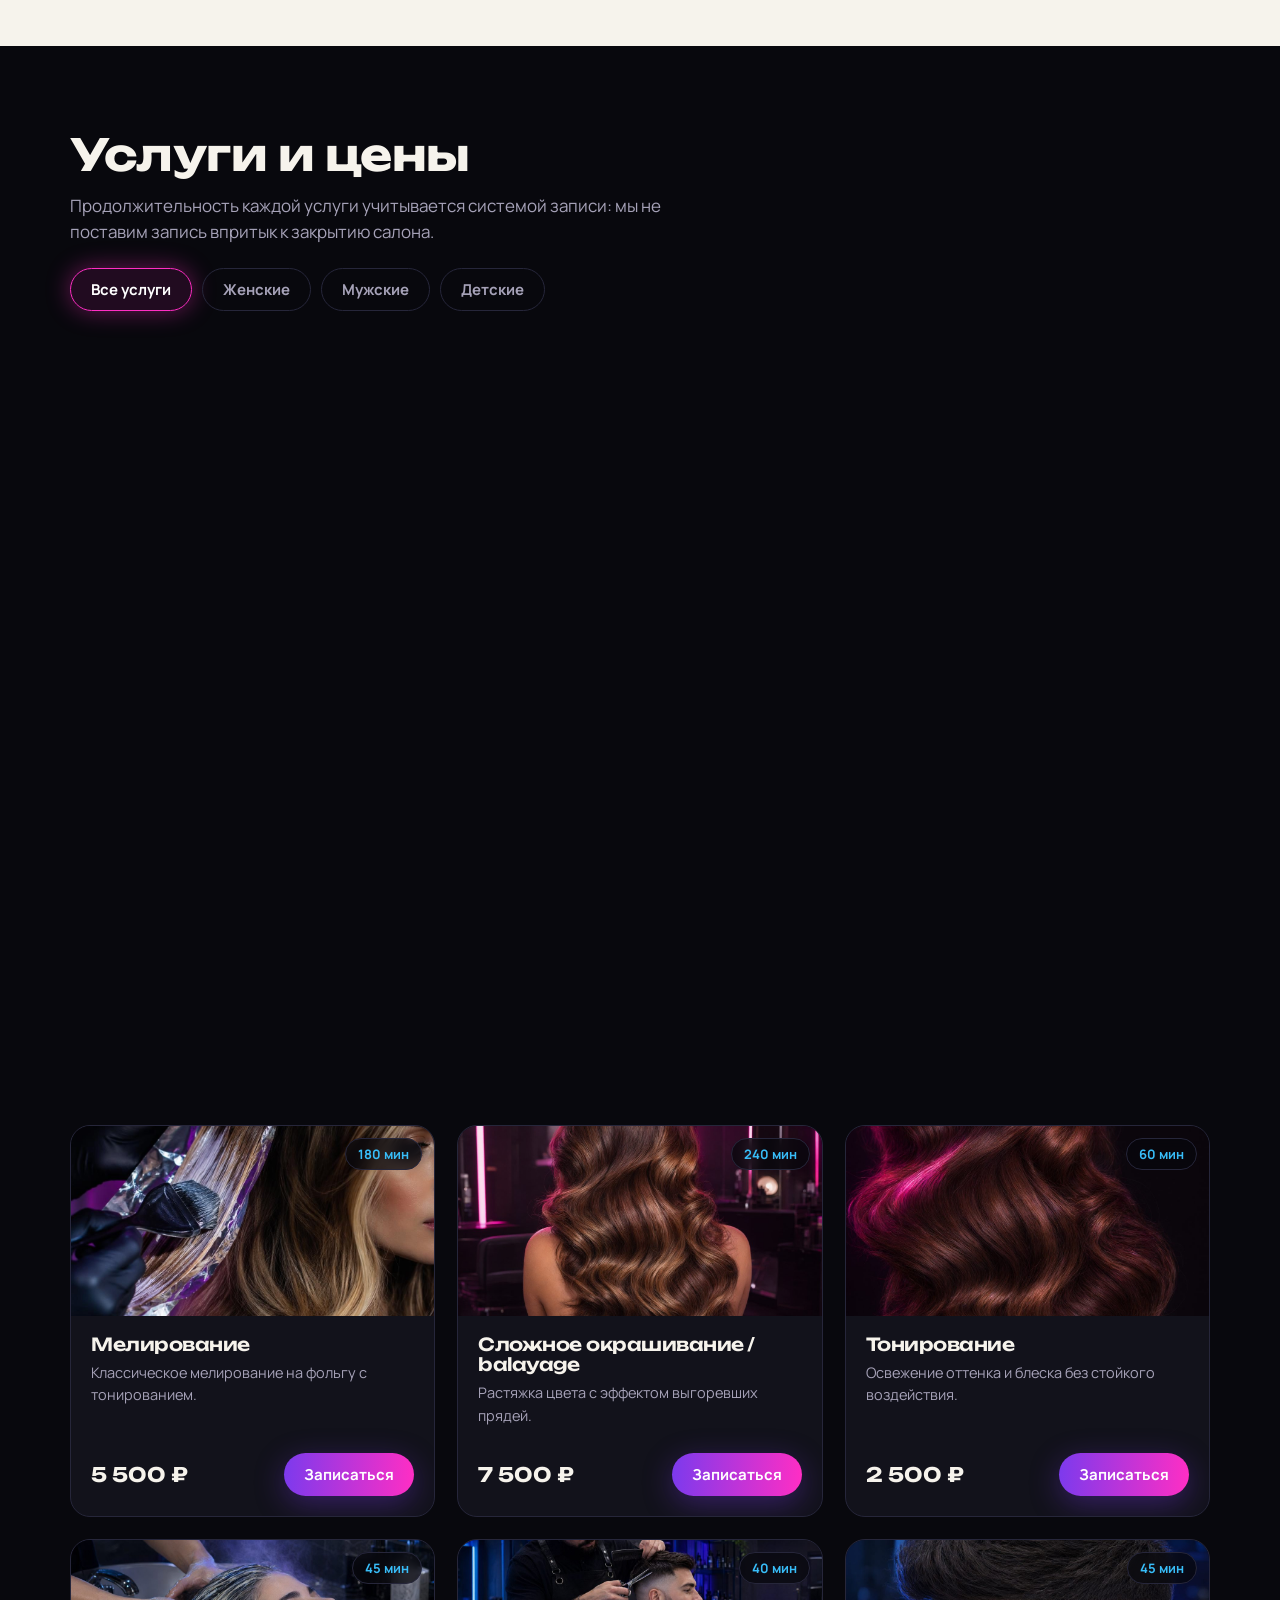
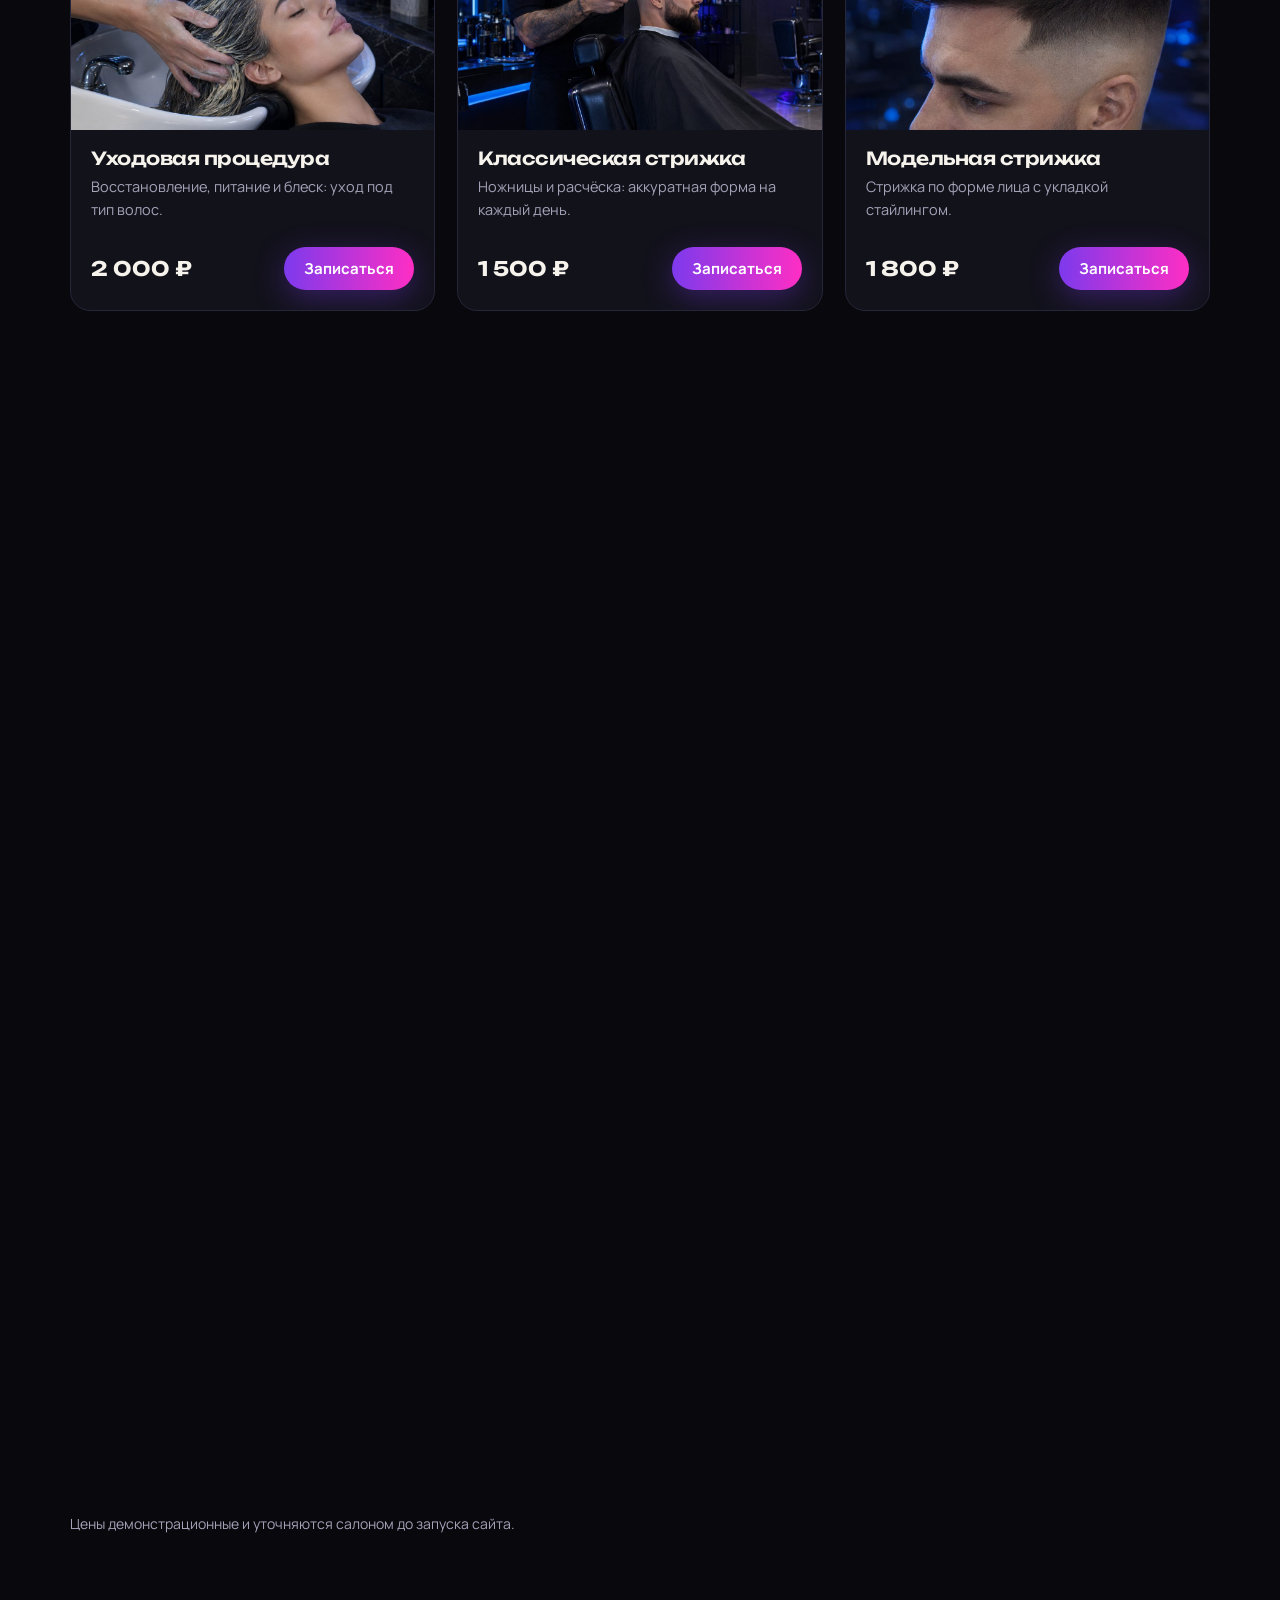
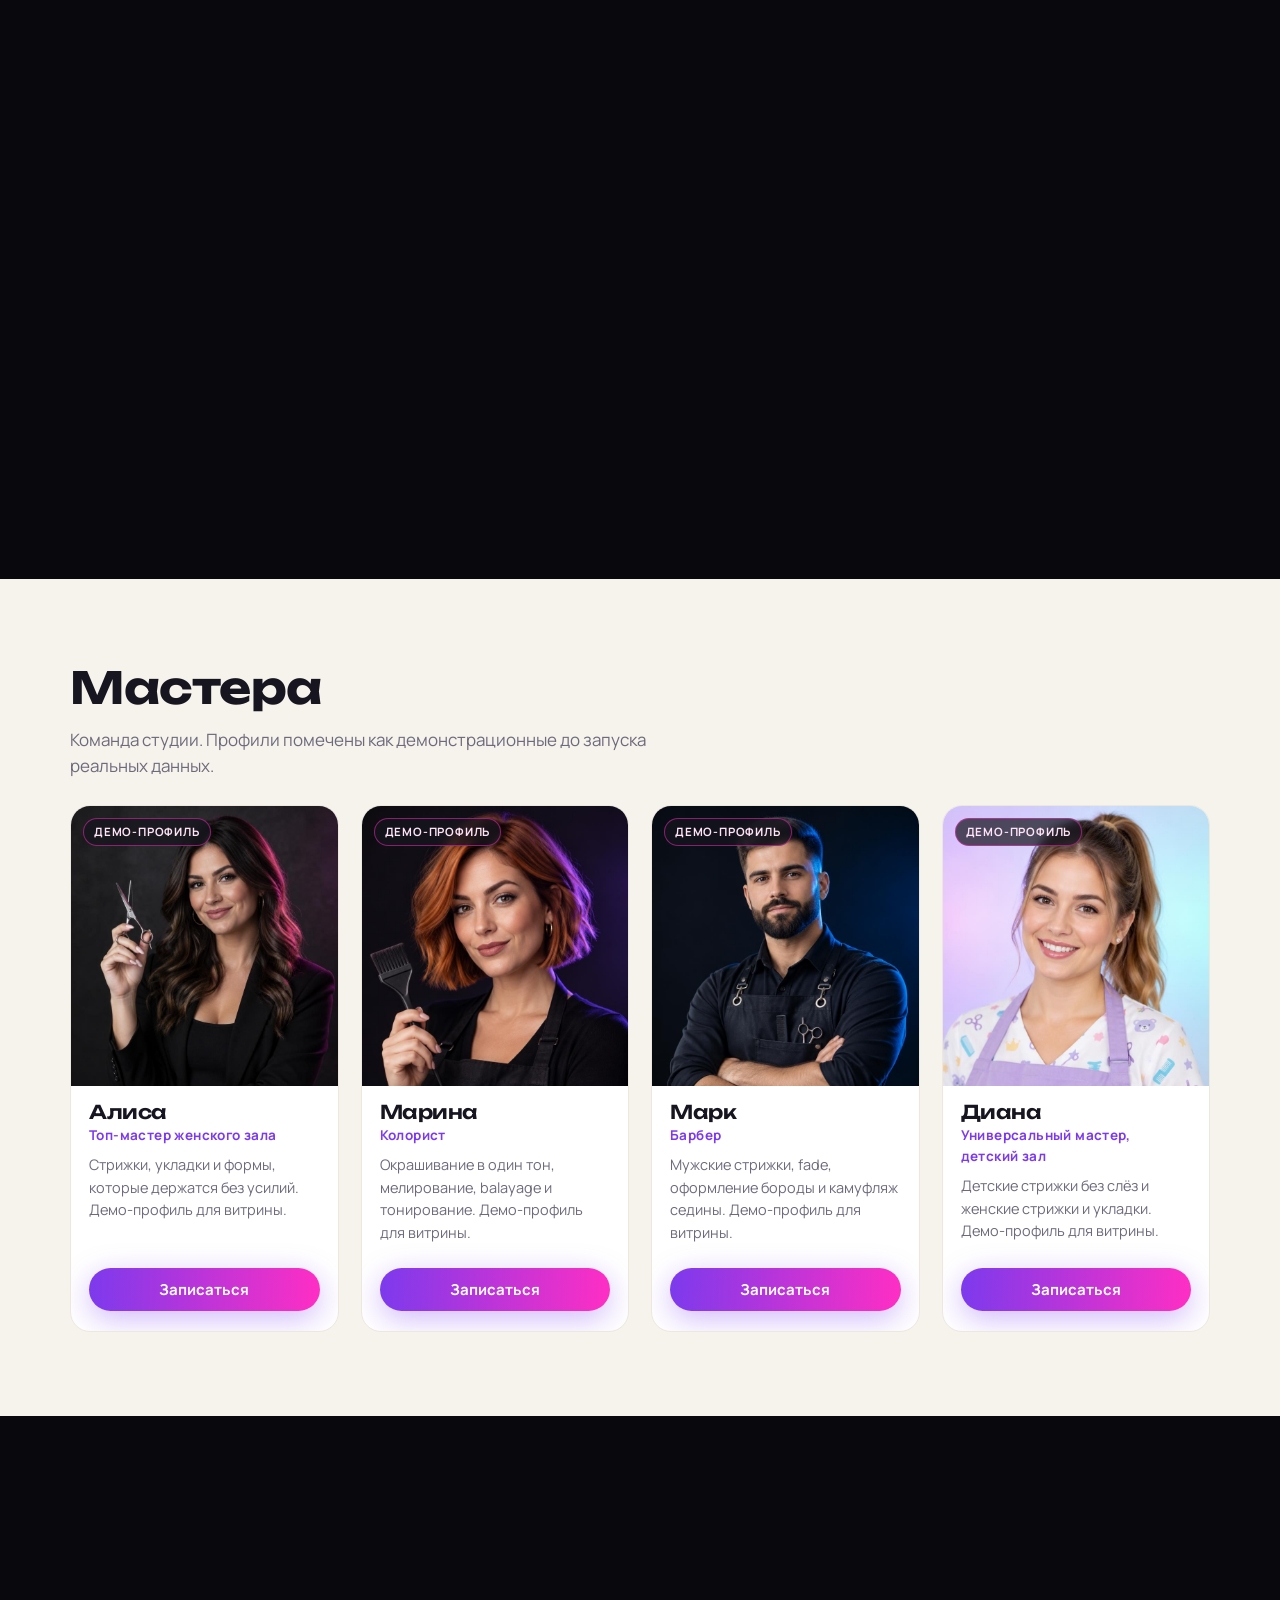
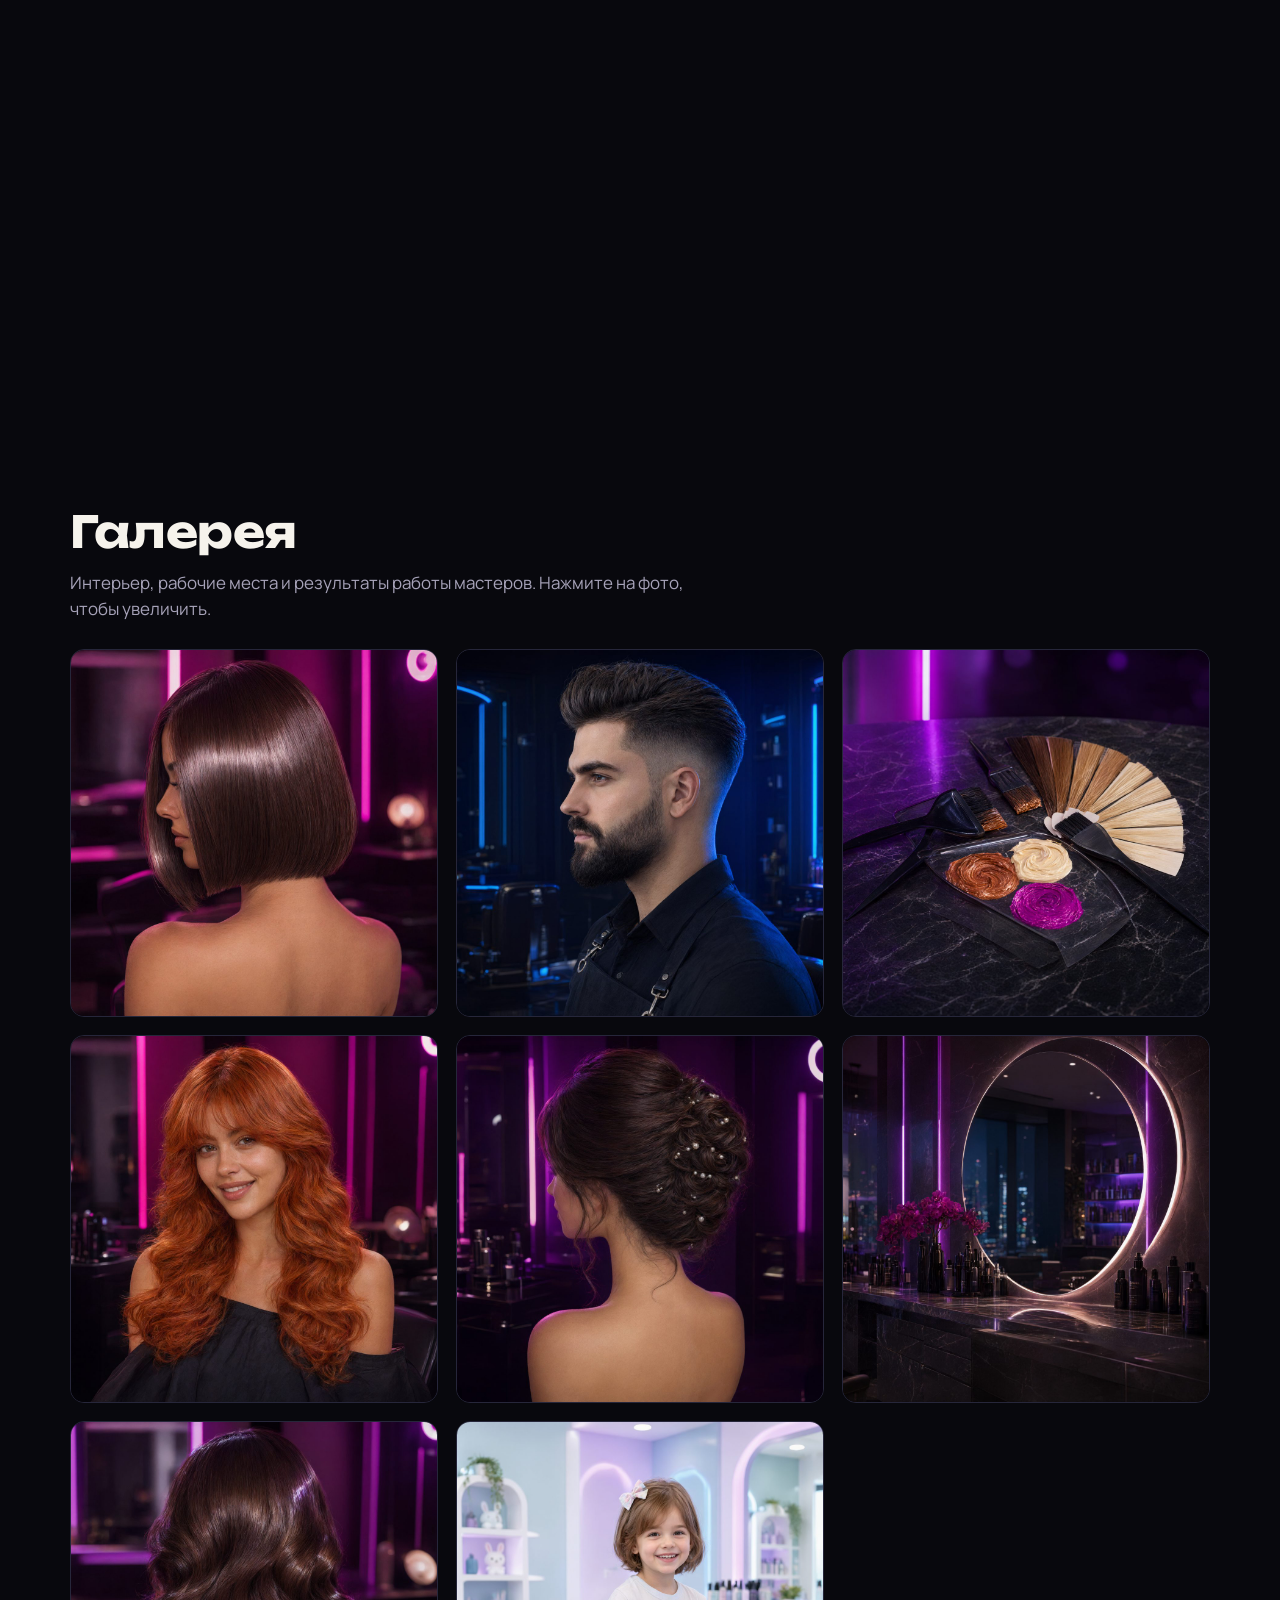
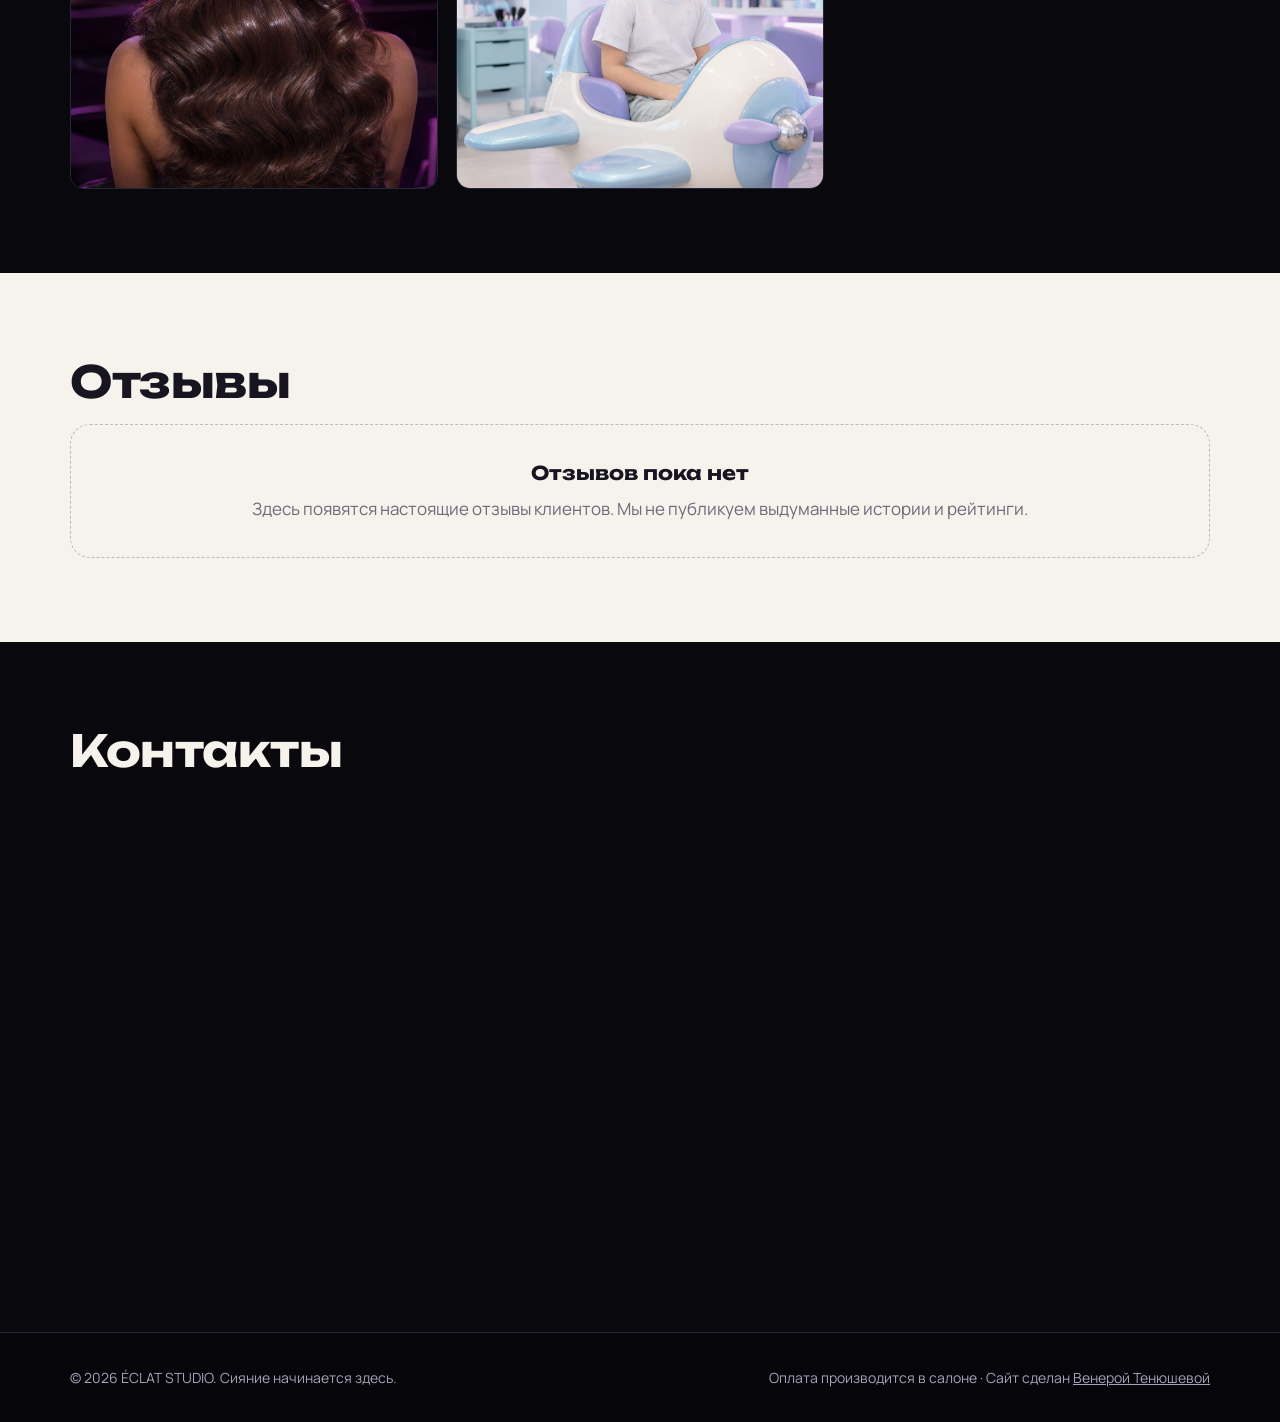
==== commit b44422e3: "assistant: reliable dialog journal (POST+beacon), lead-state reset, pretty sheets (widths/wrap/exact" ====
--- a/index.html
+++ b/index.html
@@ -174,7 +174,7 @@
 <script defer src="site-data.js?v=11"></script>
 <script defer src="js/engine.js?v=11"></script>
 <script defer src="js/app.js?v=15"></script>
-<script defer src="js/assistant-eclat.js?v=20"></script>
+<script defer src="js/assistant-eclat.js?v=21"></script>
 <script defer src="https://telegram.org/js/telegram-web-app.js"></script>
 </body>
 </html>
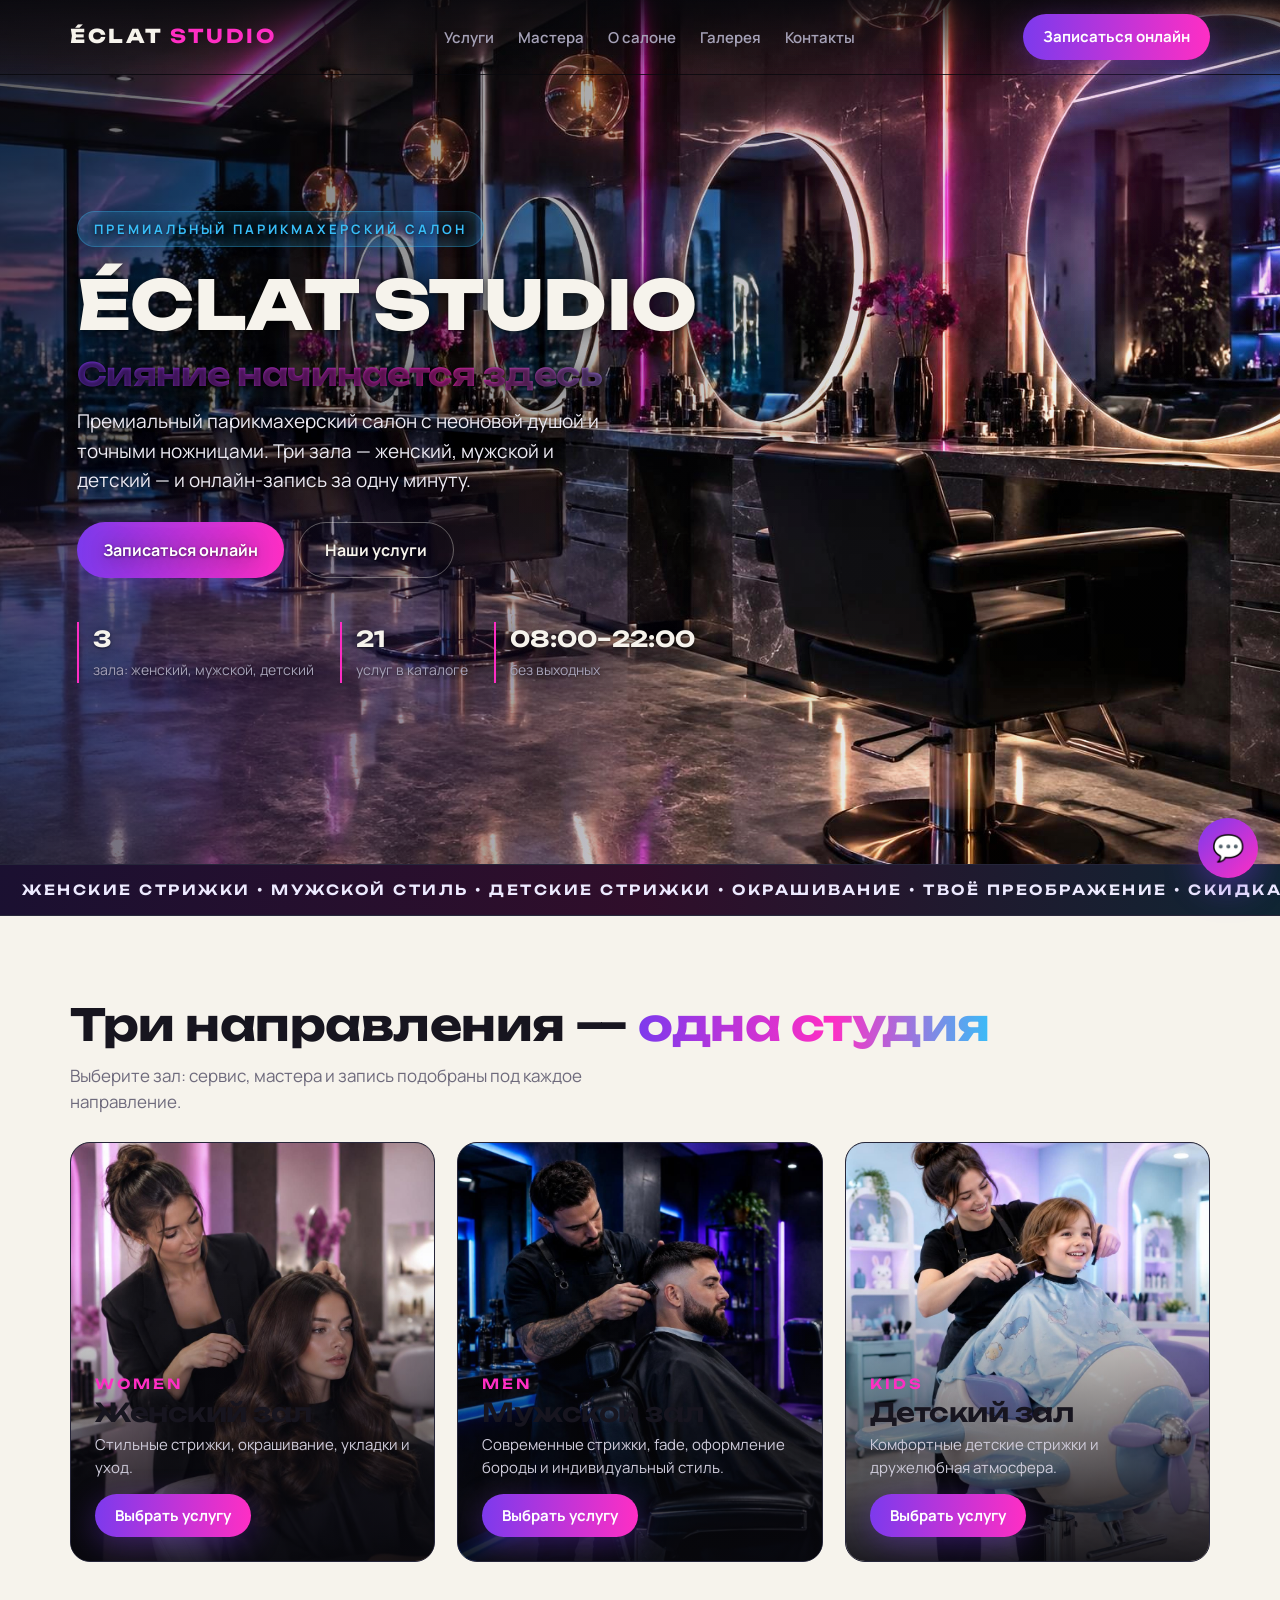
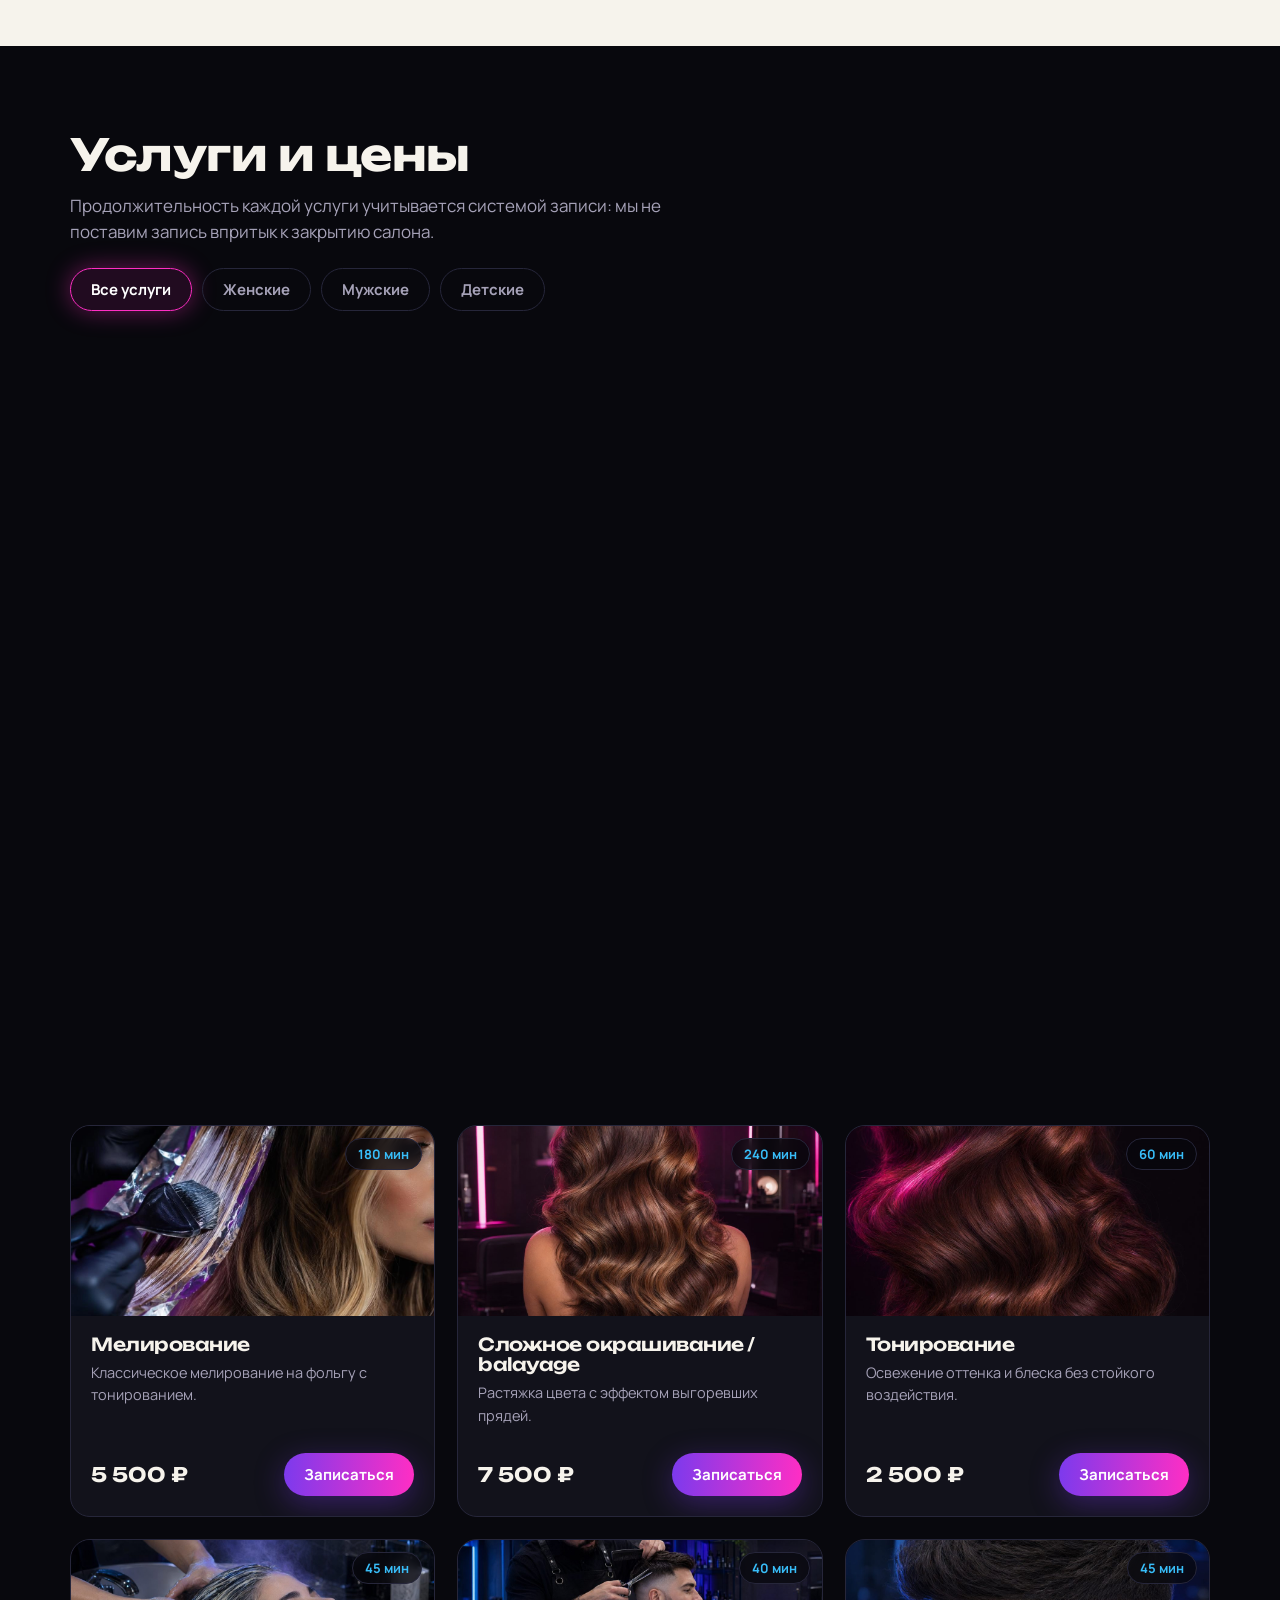
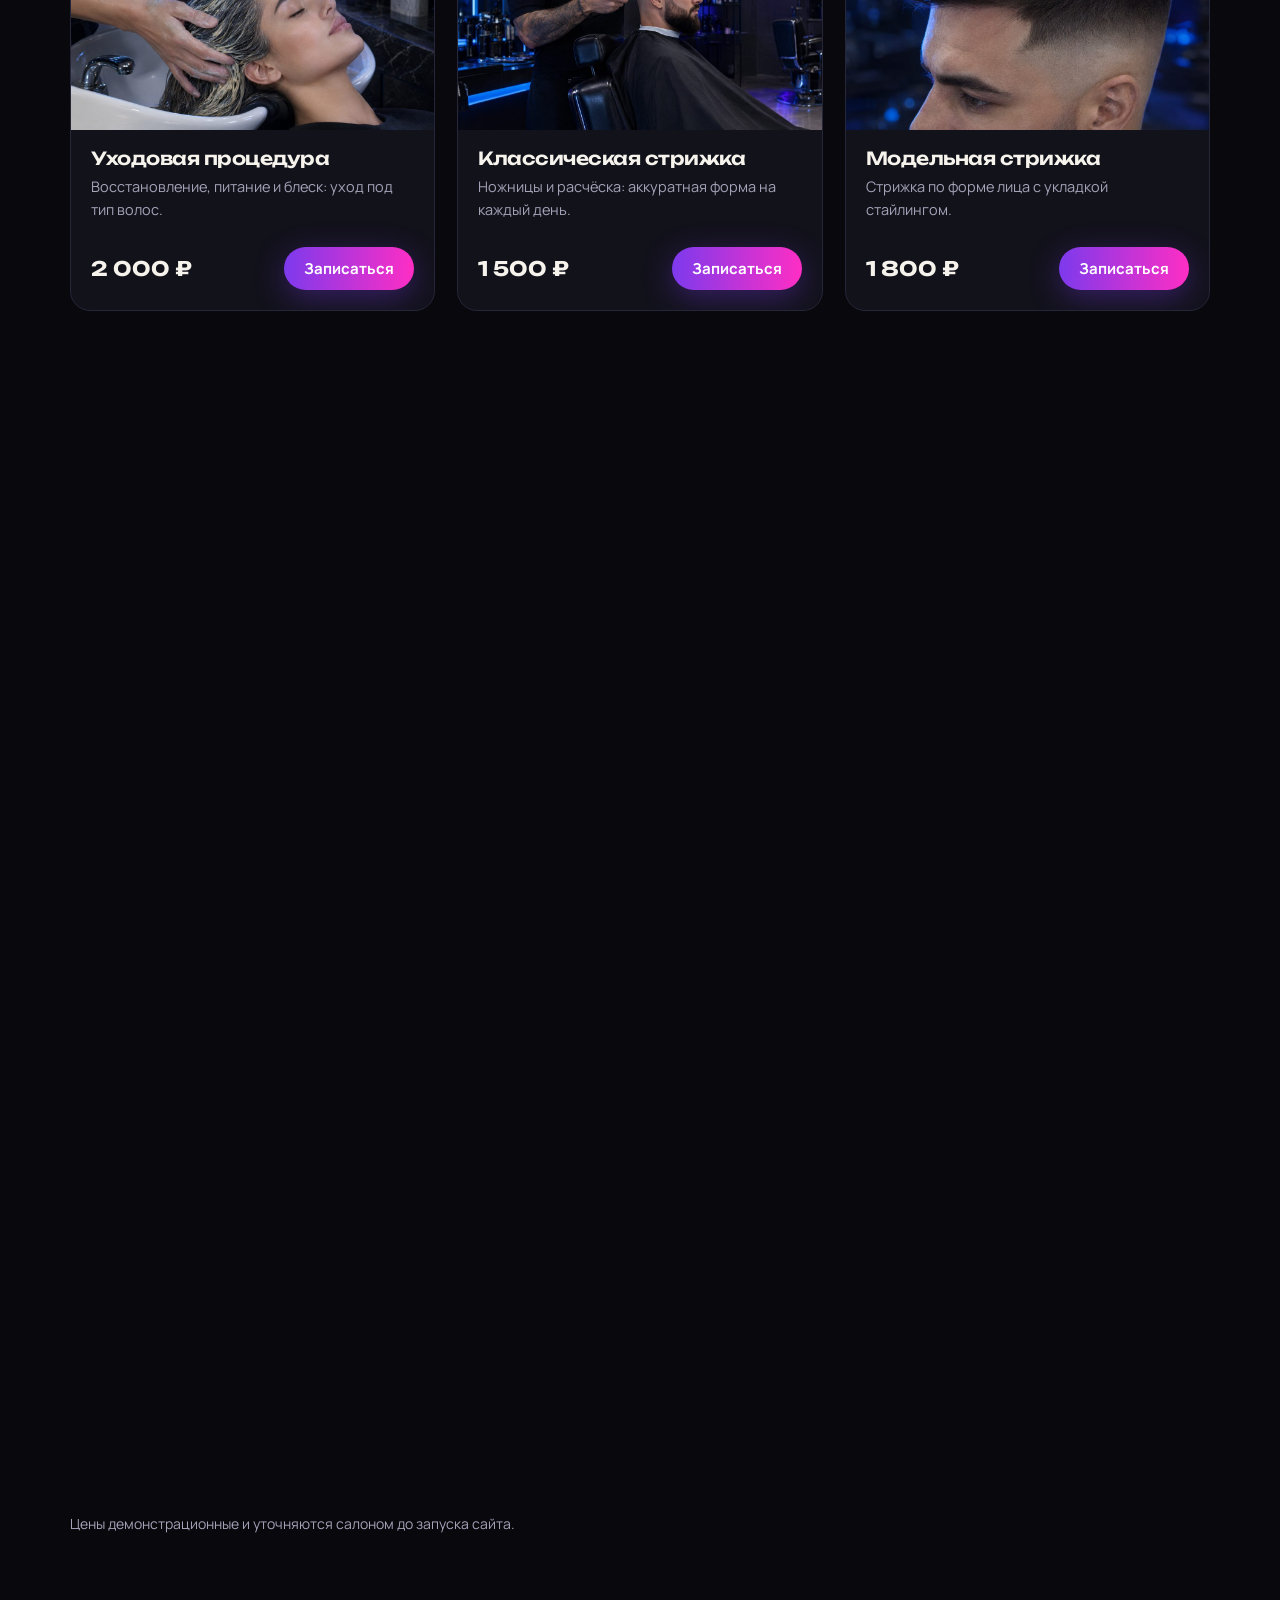
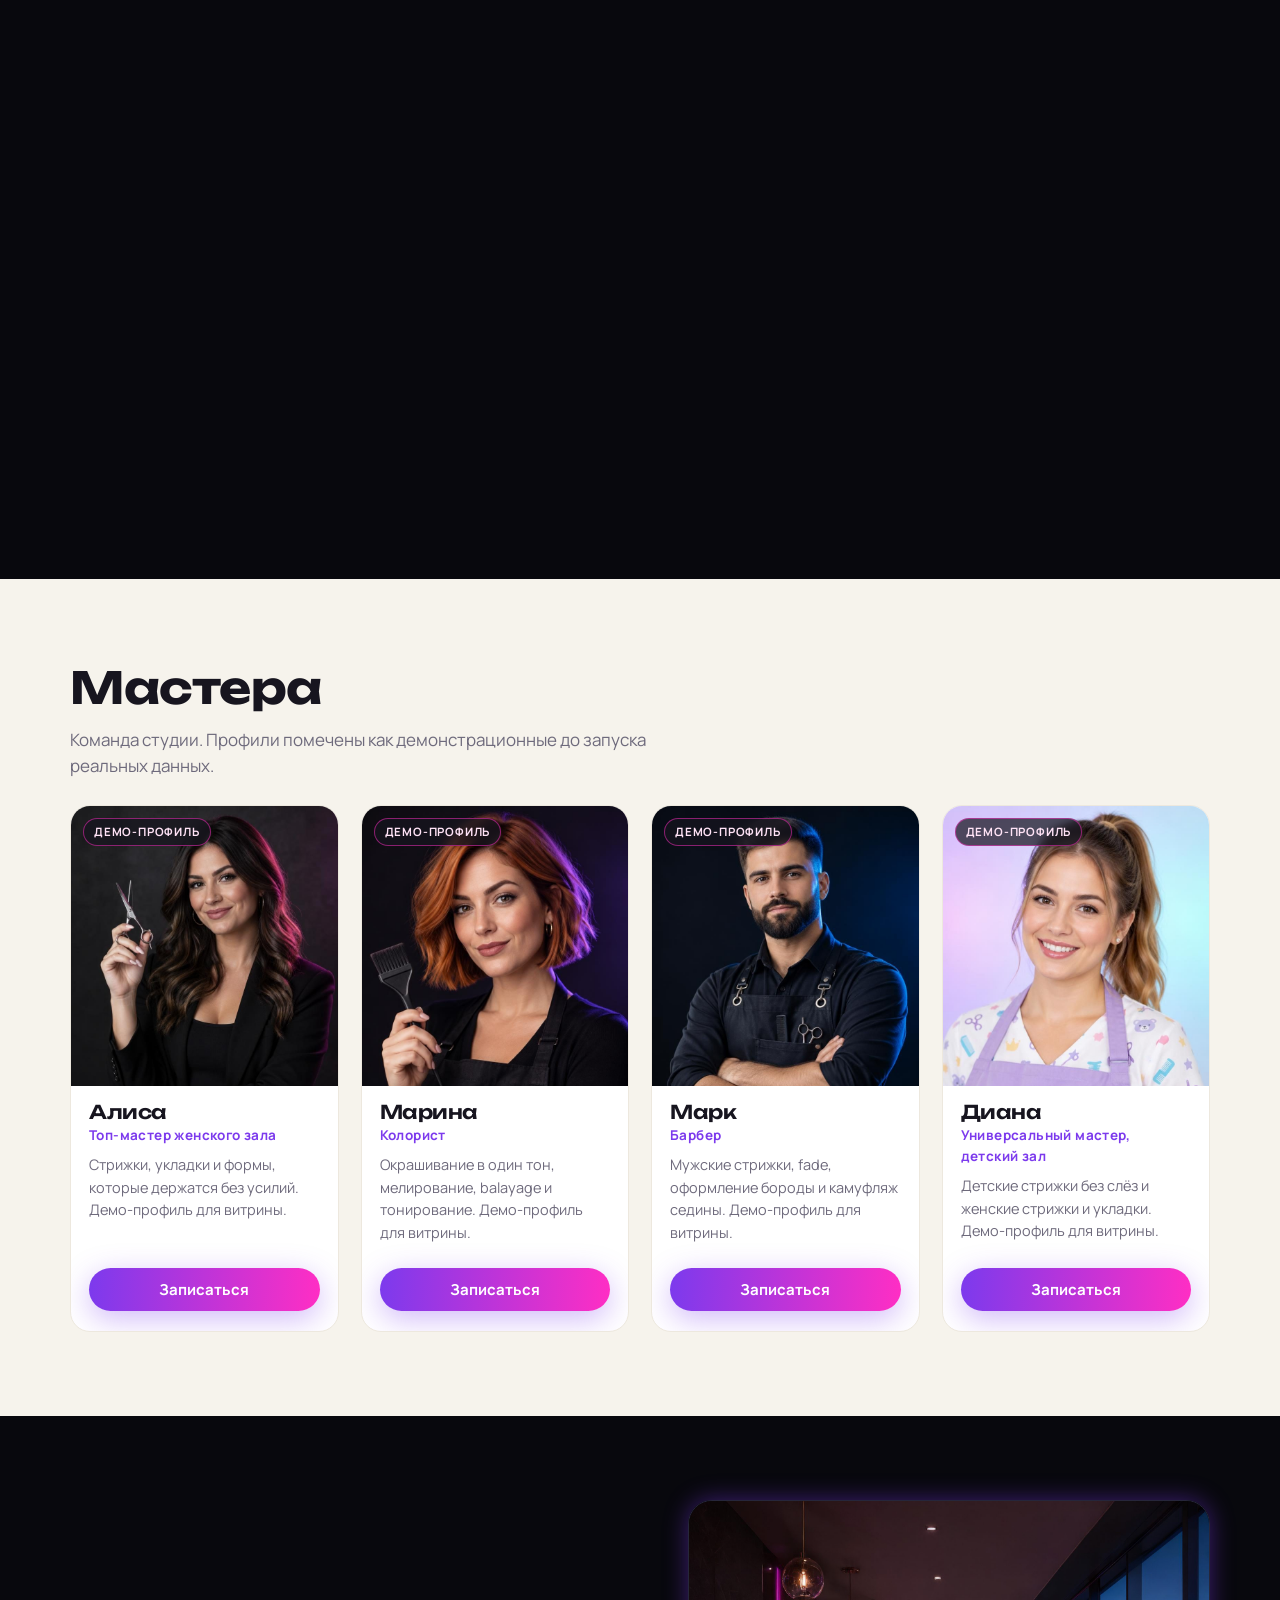
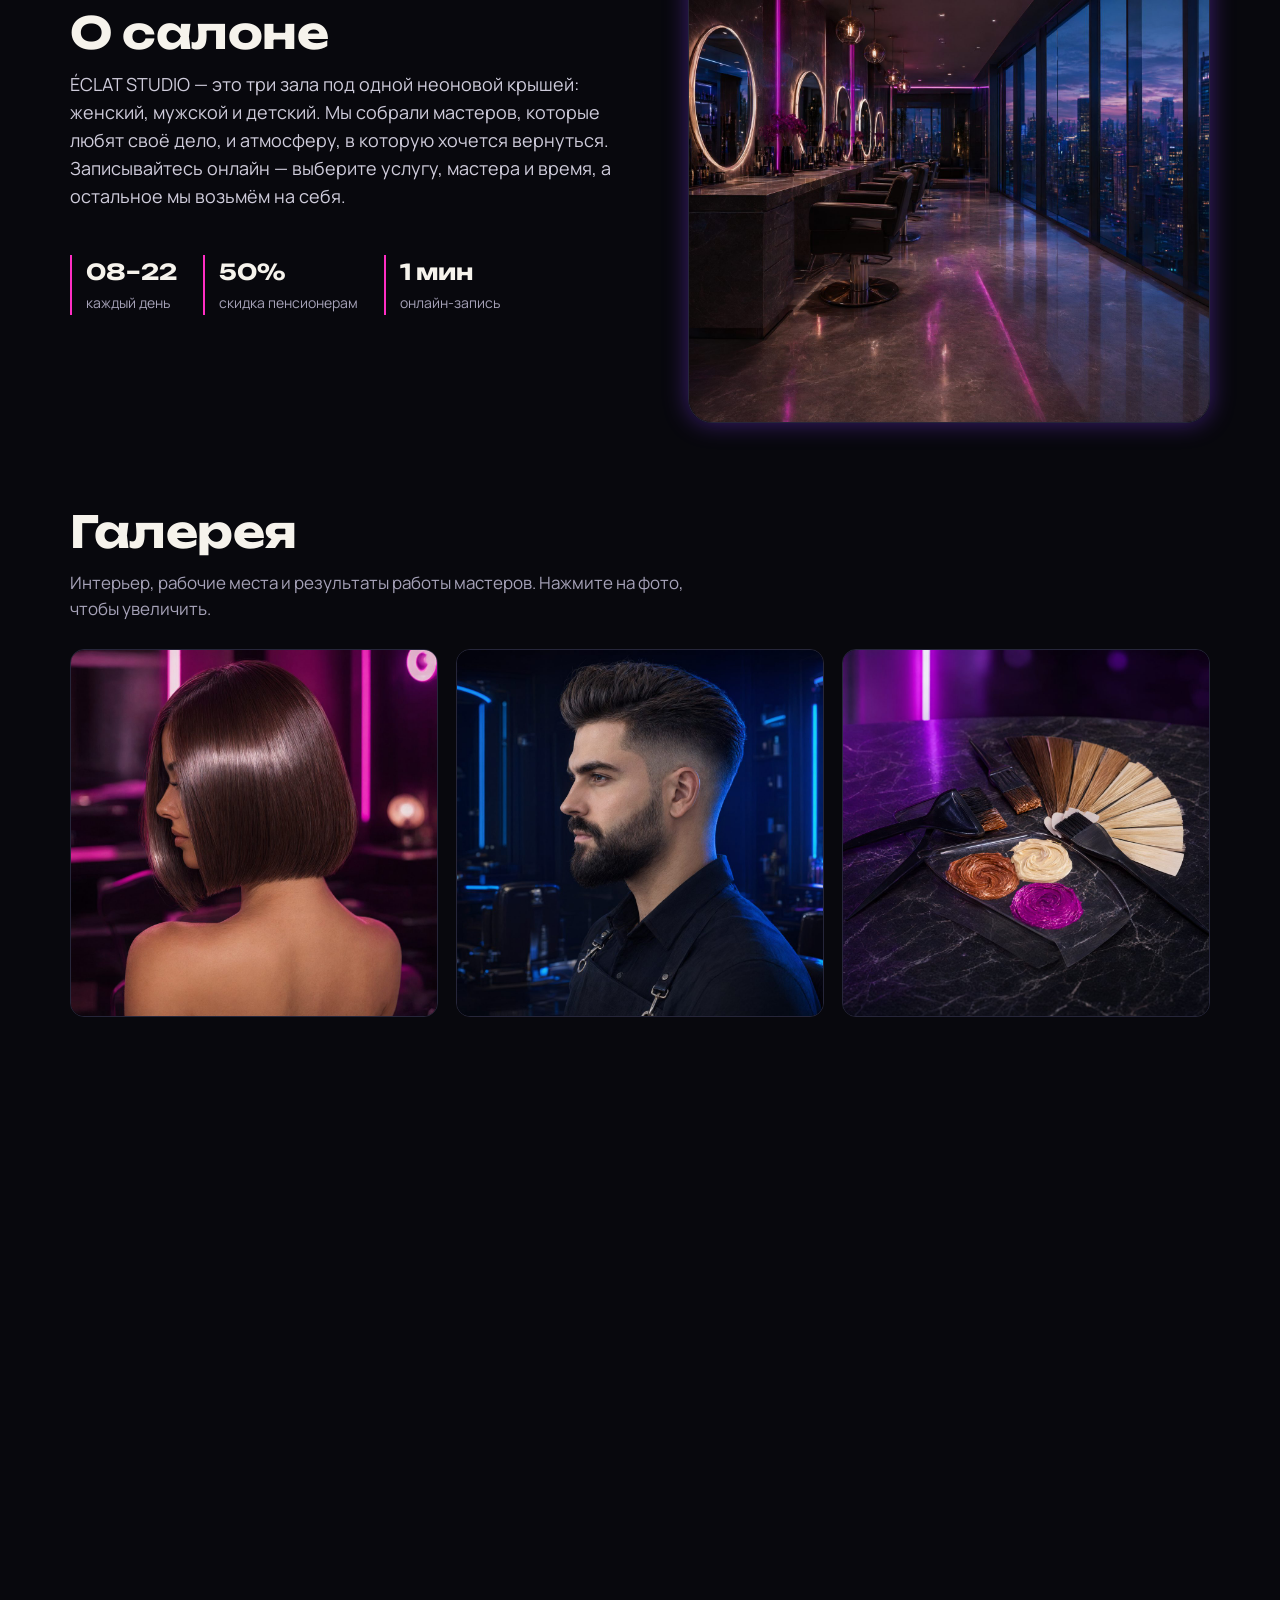
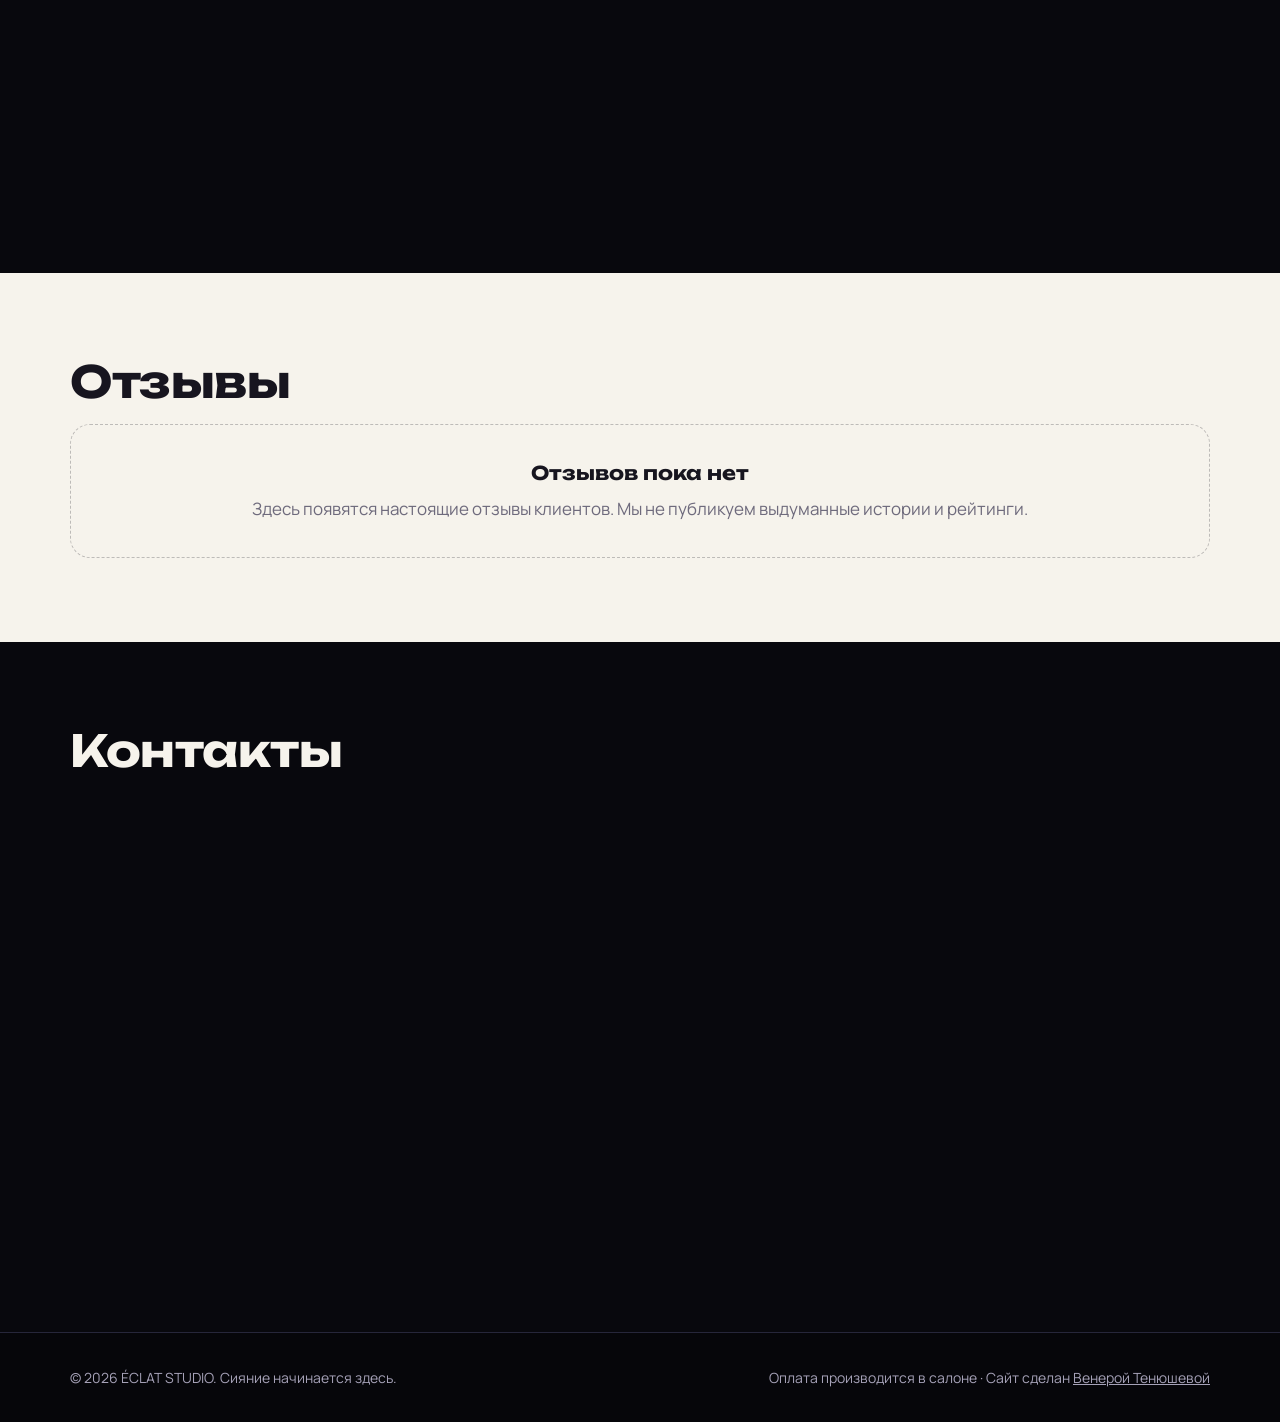
==== commit 8e2c869c: "booking: retry twice before local fallback (Google burst limit), v16" ====
--- a/index.html
+++ b/index.html
@@ -173,7 +173,7 @@
 
 <script defer src="site-data.js?v=11"></script>
 <script defer src="js/engine.js?v=11"></script>
-<script defer src="js/app.js?v=15"></script>
+<script defer src="js/app.js?v=16"></script>
 <script defer src="js/assistant-eclat.js?v=21"></script>
 <script defer src="https://telegram.org/js/telegram-web-app.js"></script>
 </body>
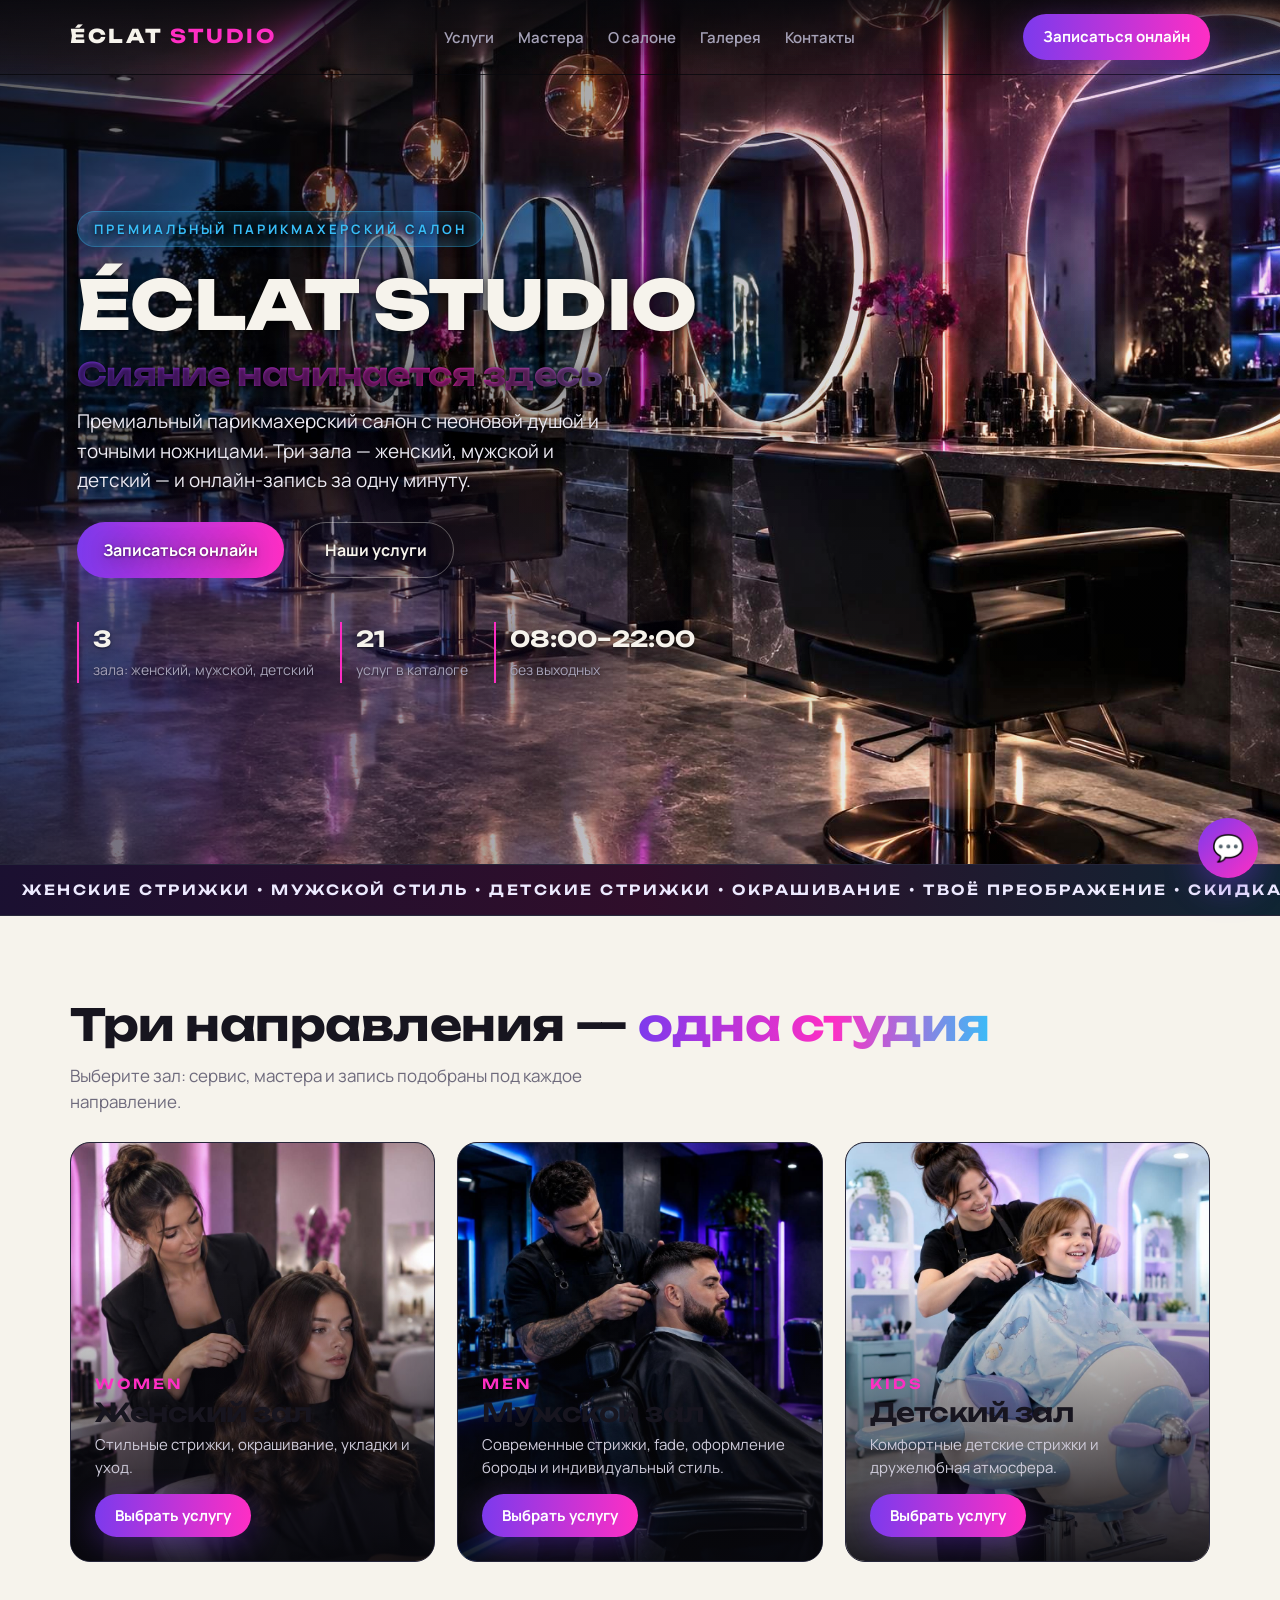
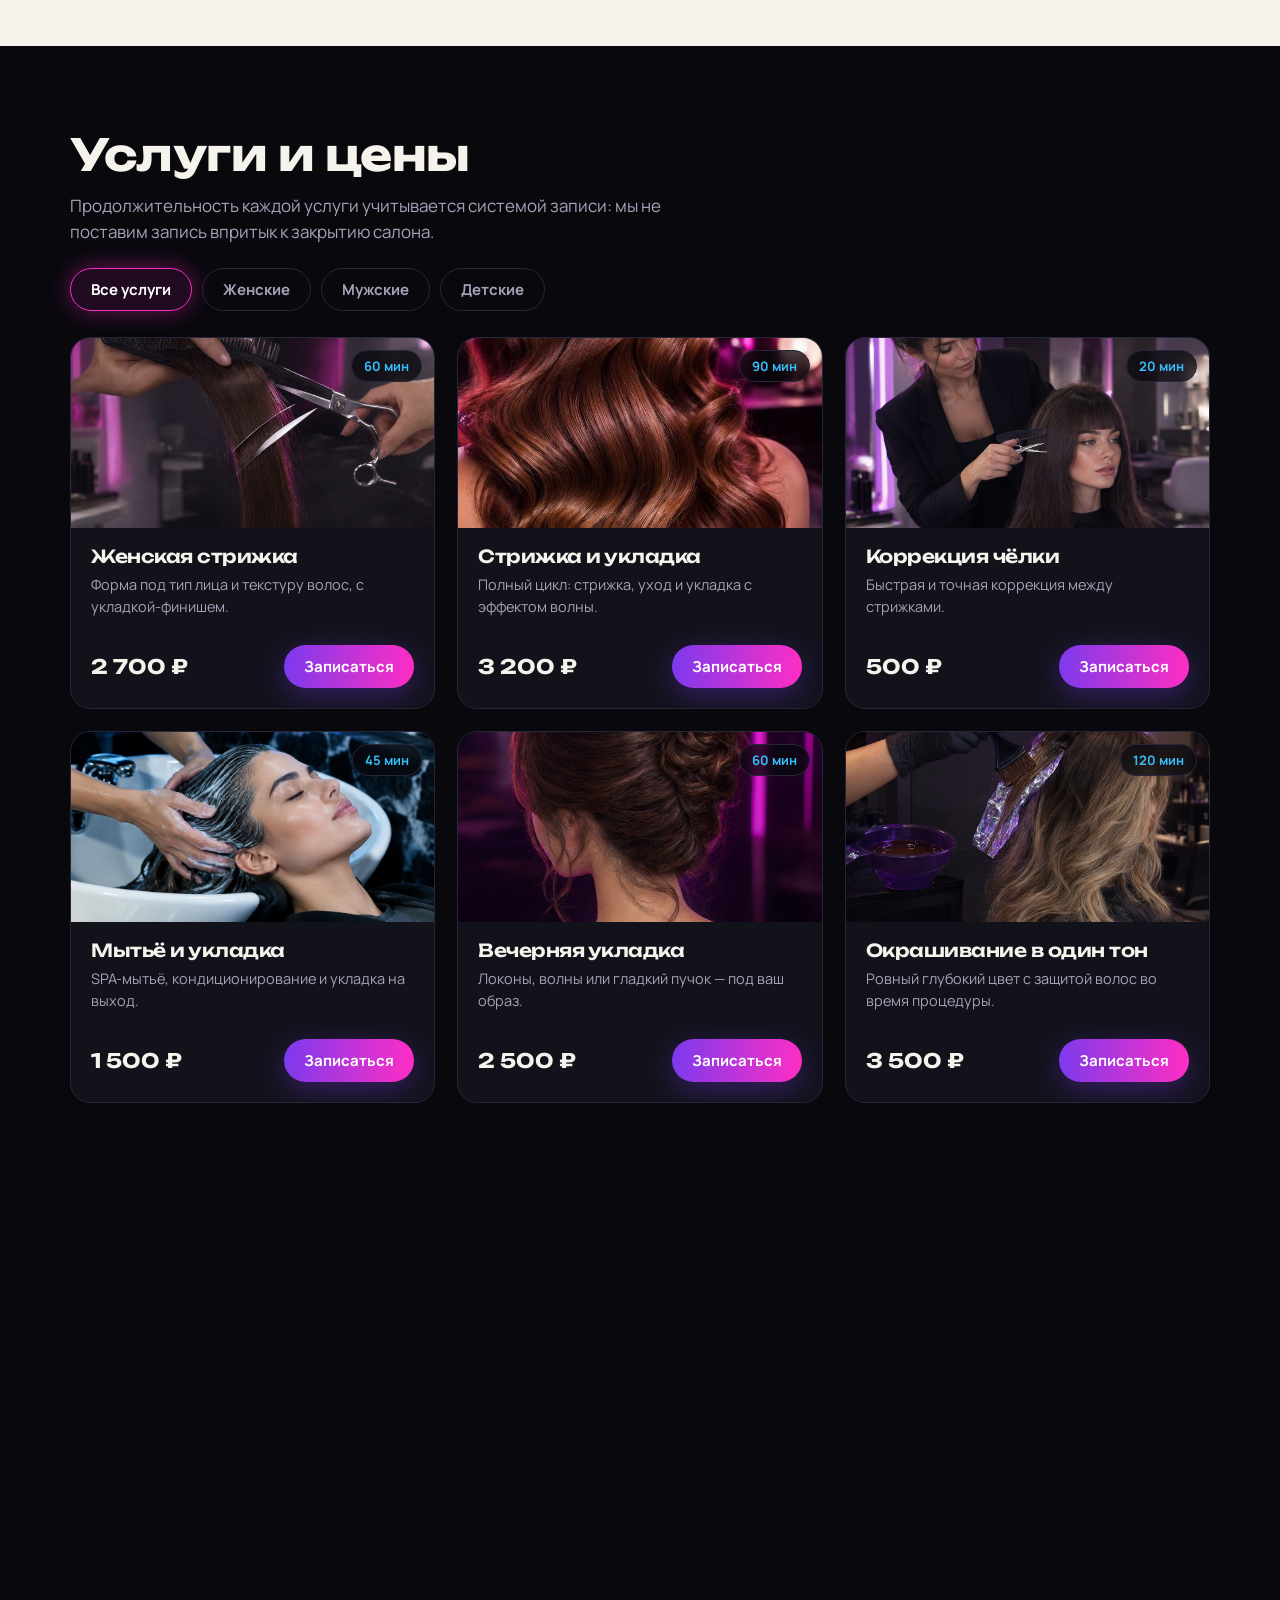
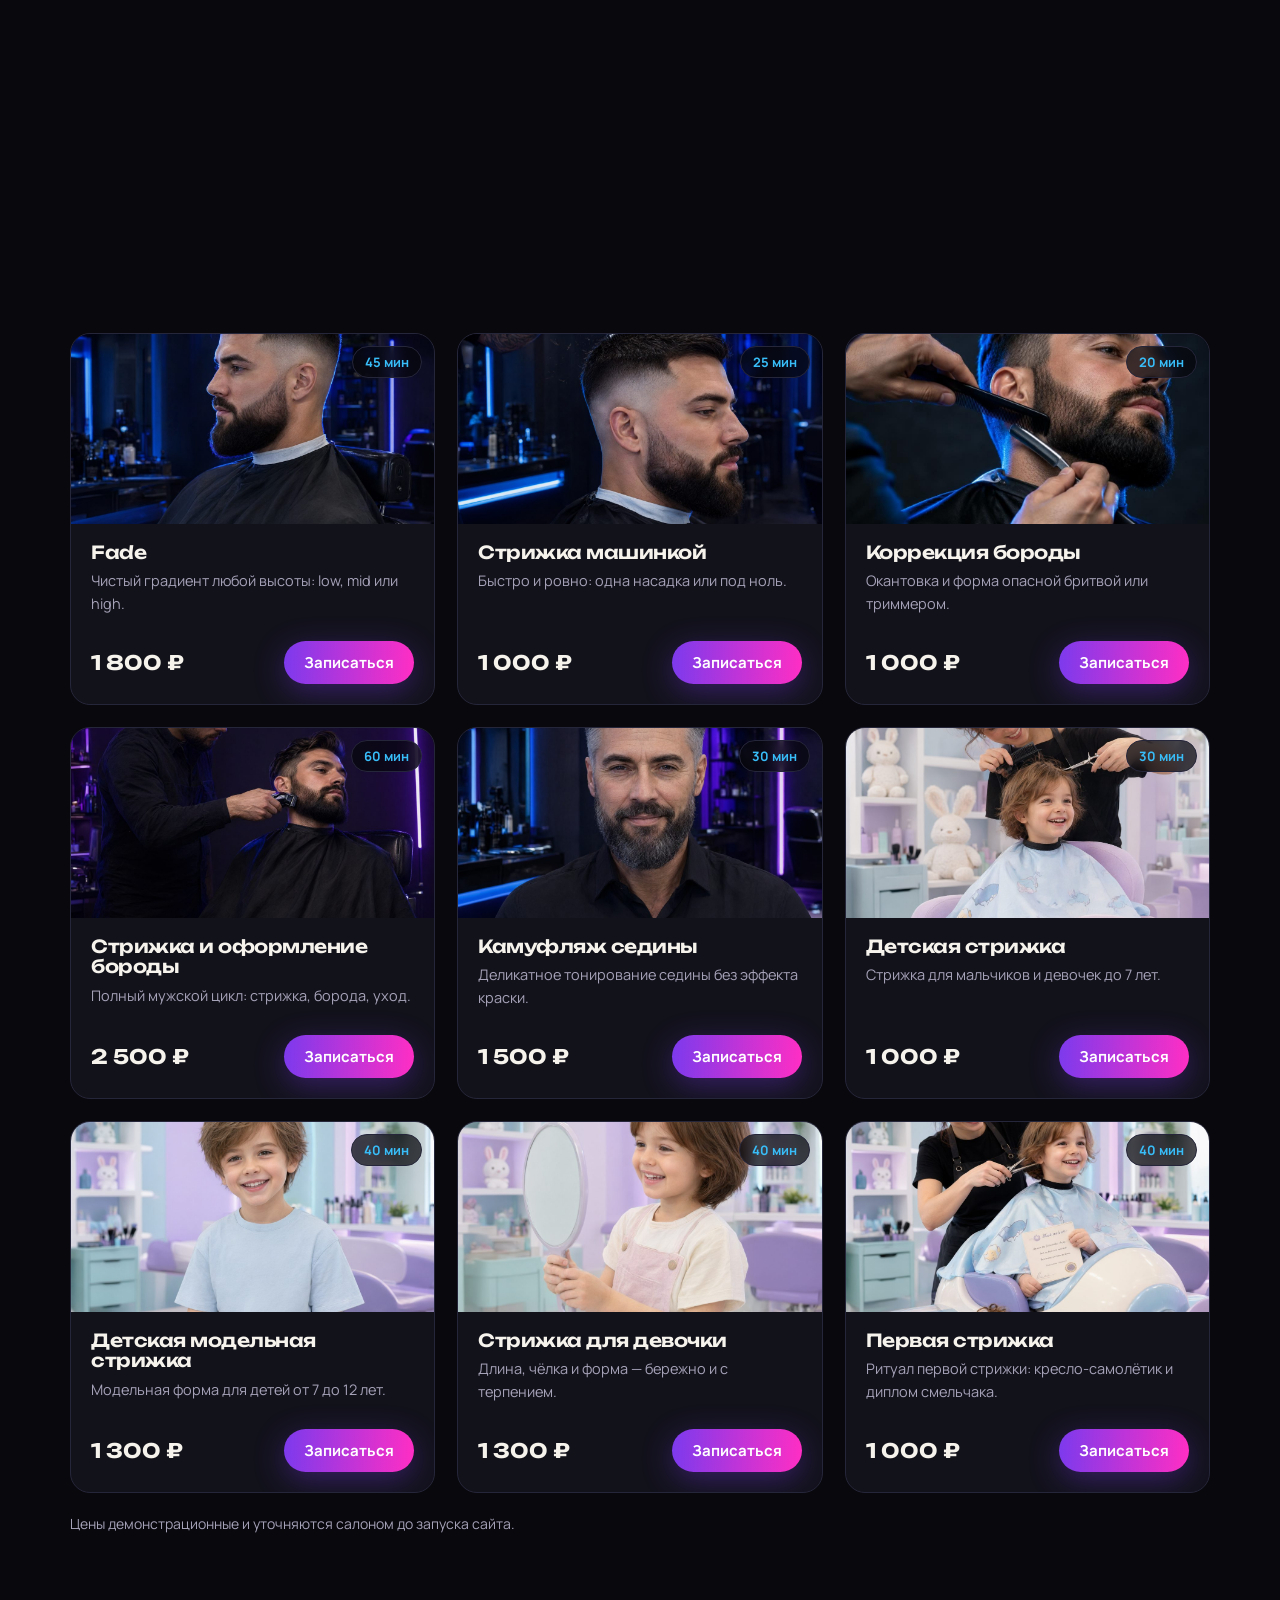
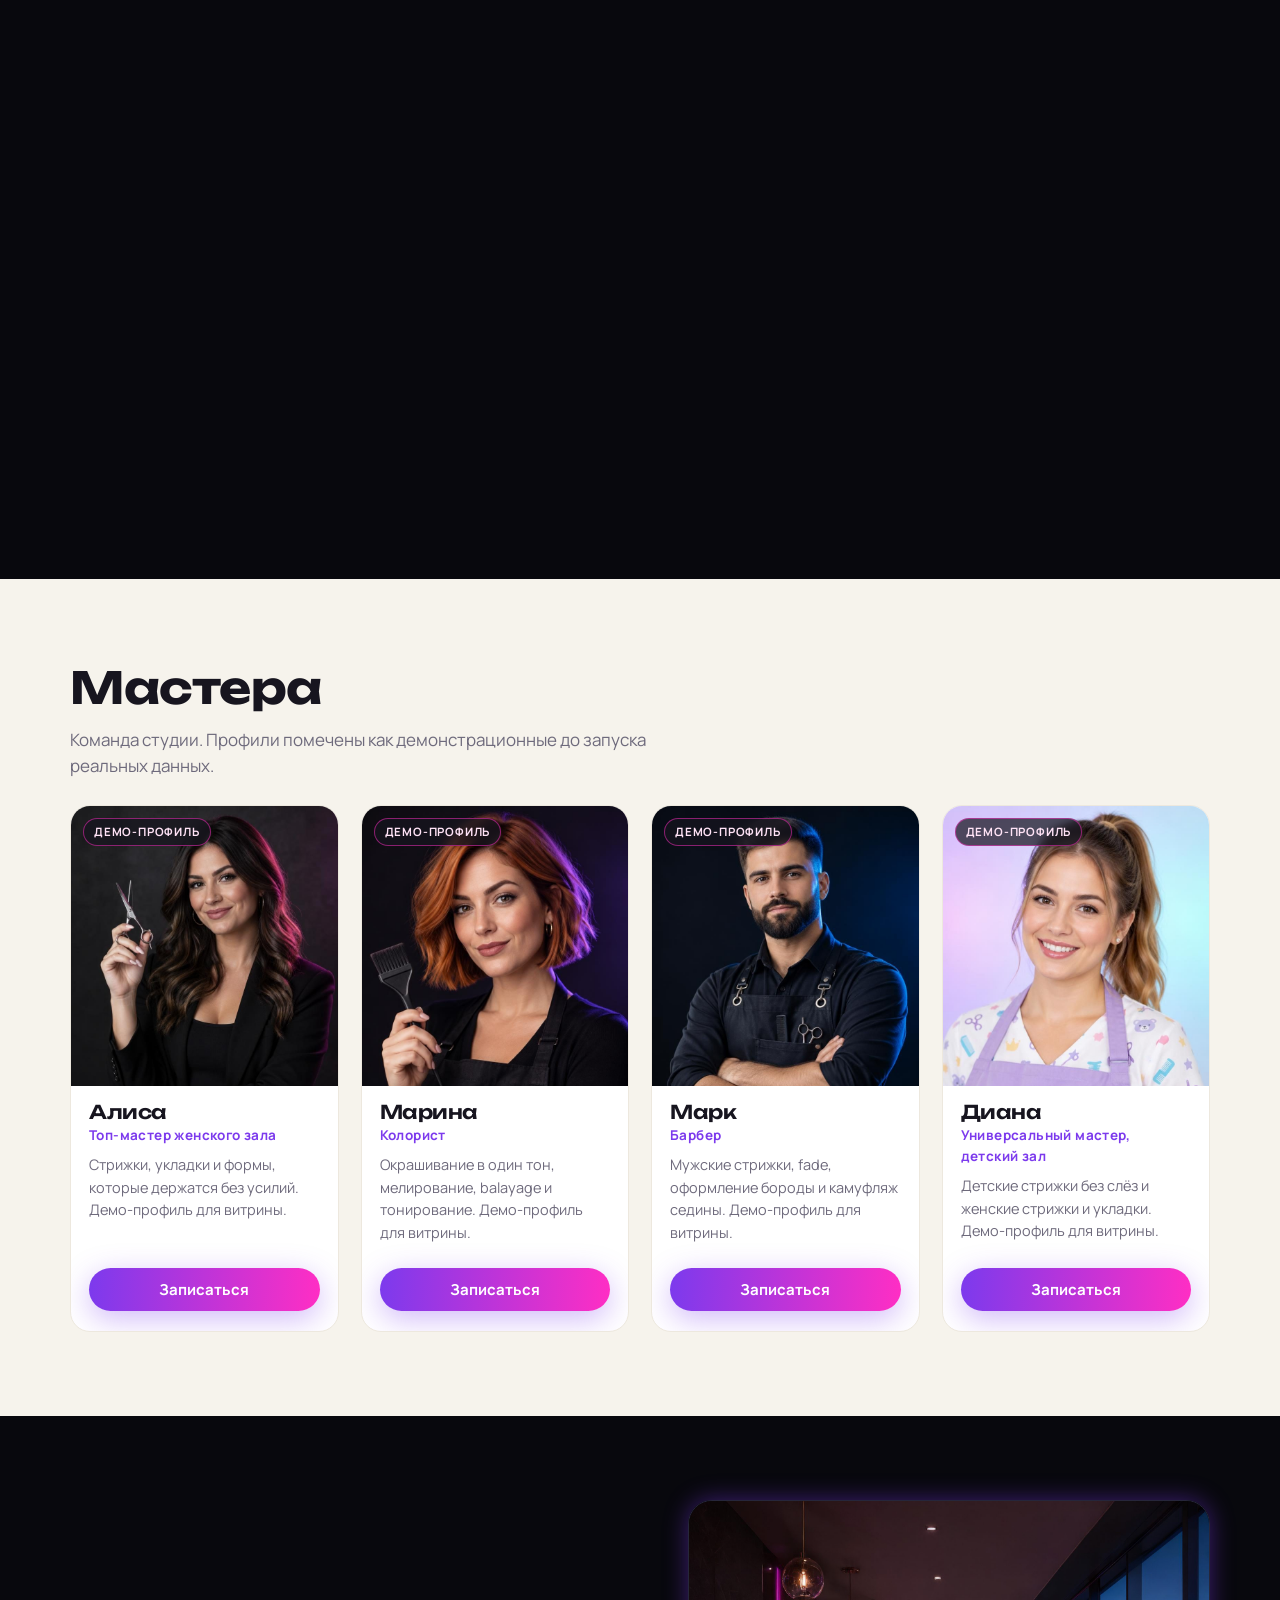
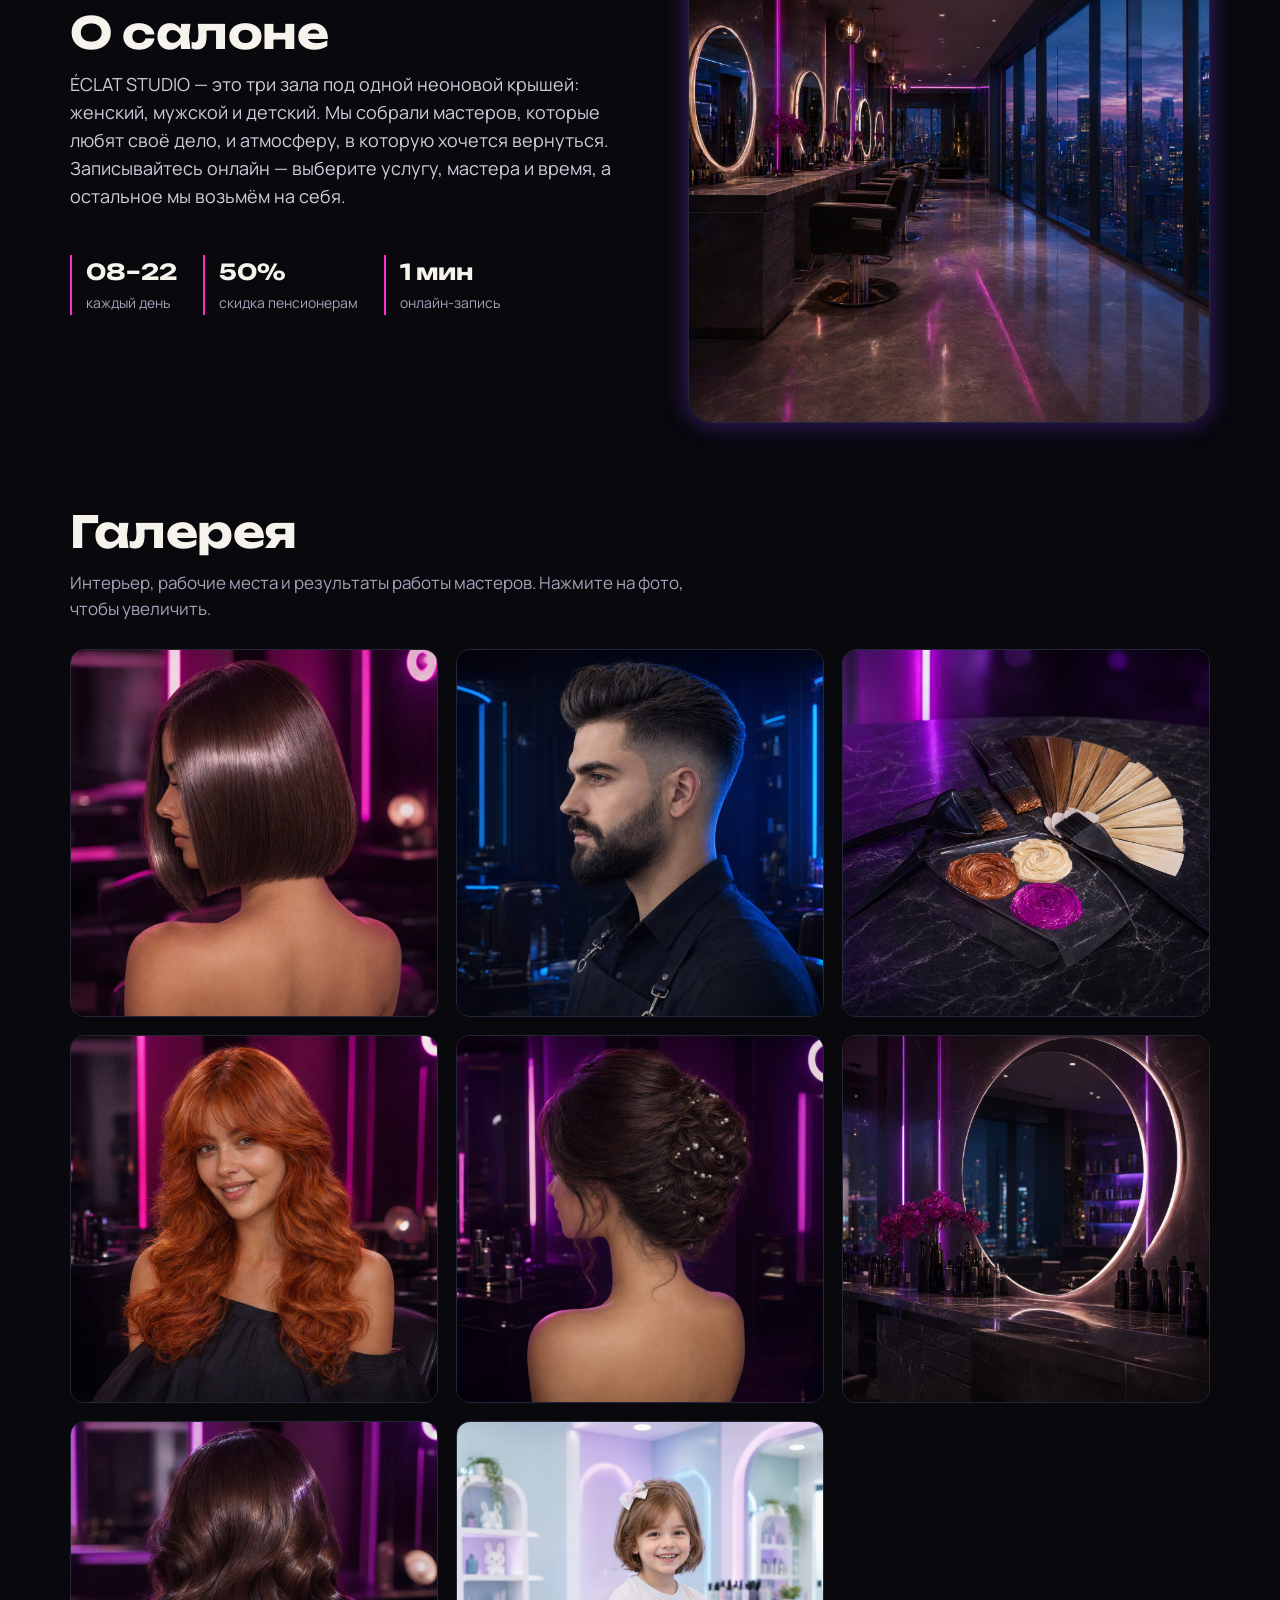
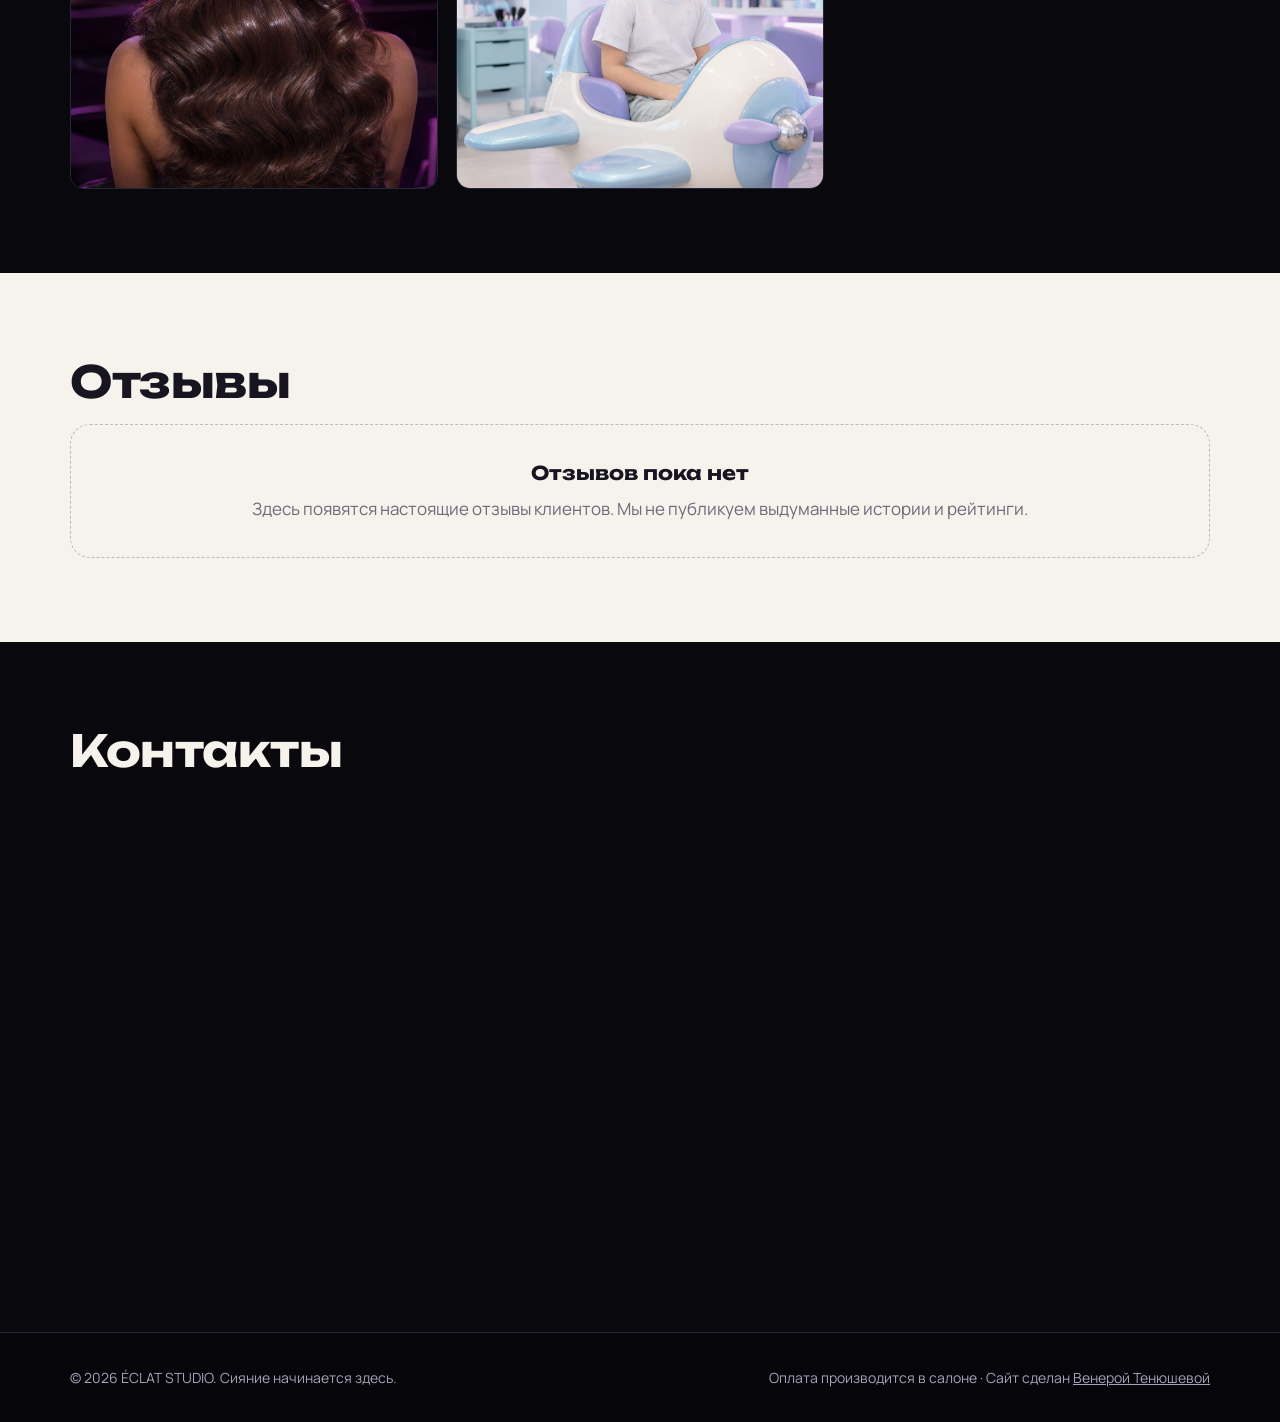
==== commit c7dd2bec: "assistant: catch lead intent words (передайте/свяжитесь/заявка...), v22" ====
--- a/index.html
+++ b/index.html
@@ -174,7 +174,7 @@
 <script defer src="site-data.js?v=11"></script>
 <script defer src="js/engine.js?v=11"></script>
 <script defer src="js/app.js?v=16"></script>
-<script defer src="js/assistant-eclat.js?v=21"></script>
+<script defer src="js/assistant-eclat.js?v=22"></script>
 <script defer src="https://telegram.org/js/telegram-web-app.js"></script>
 </body>
 </html>
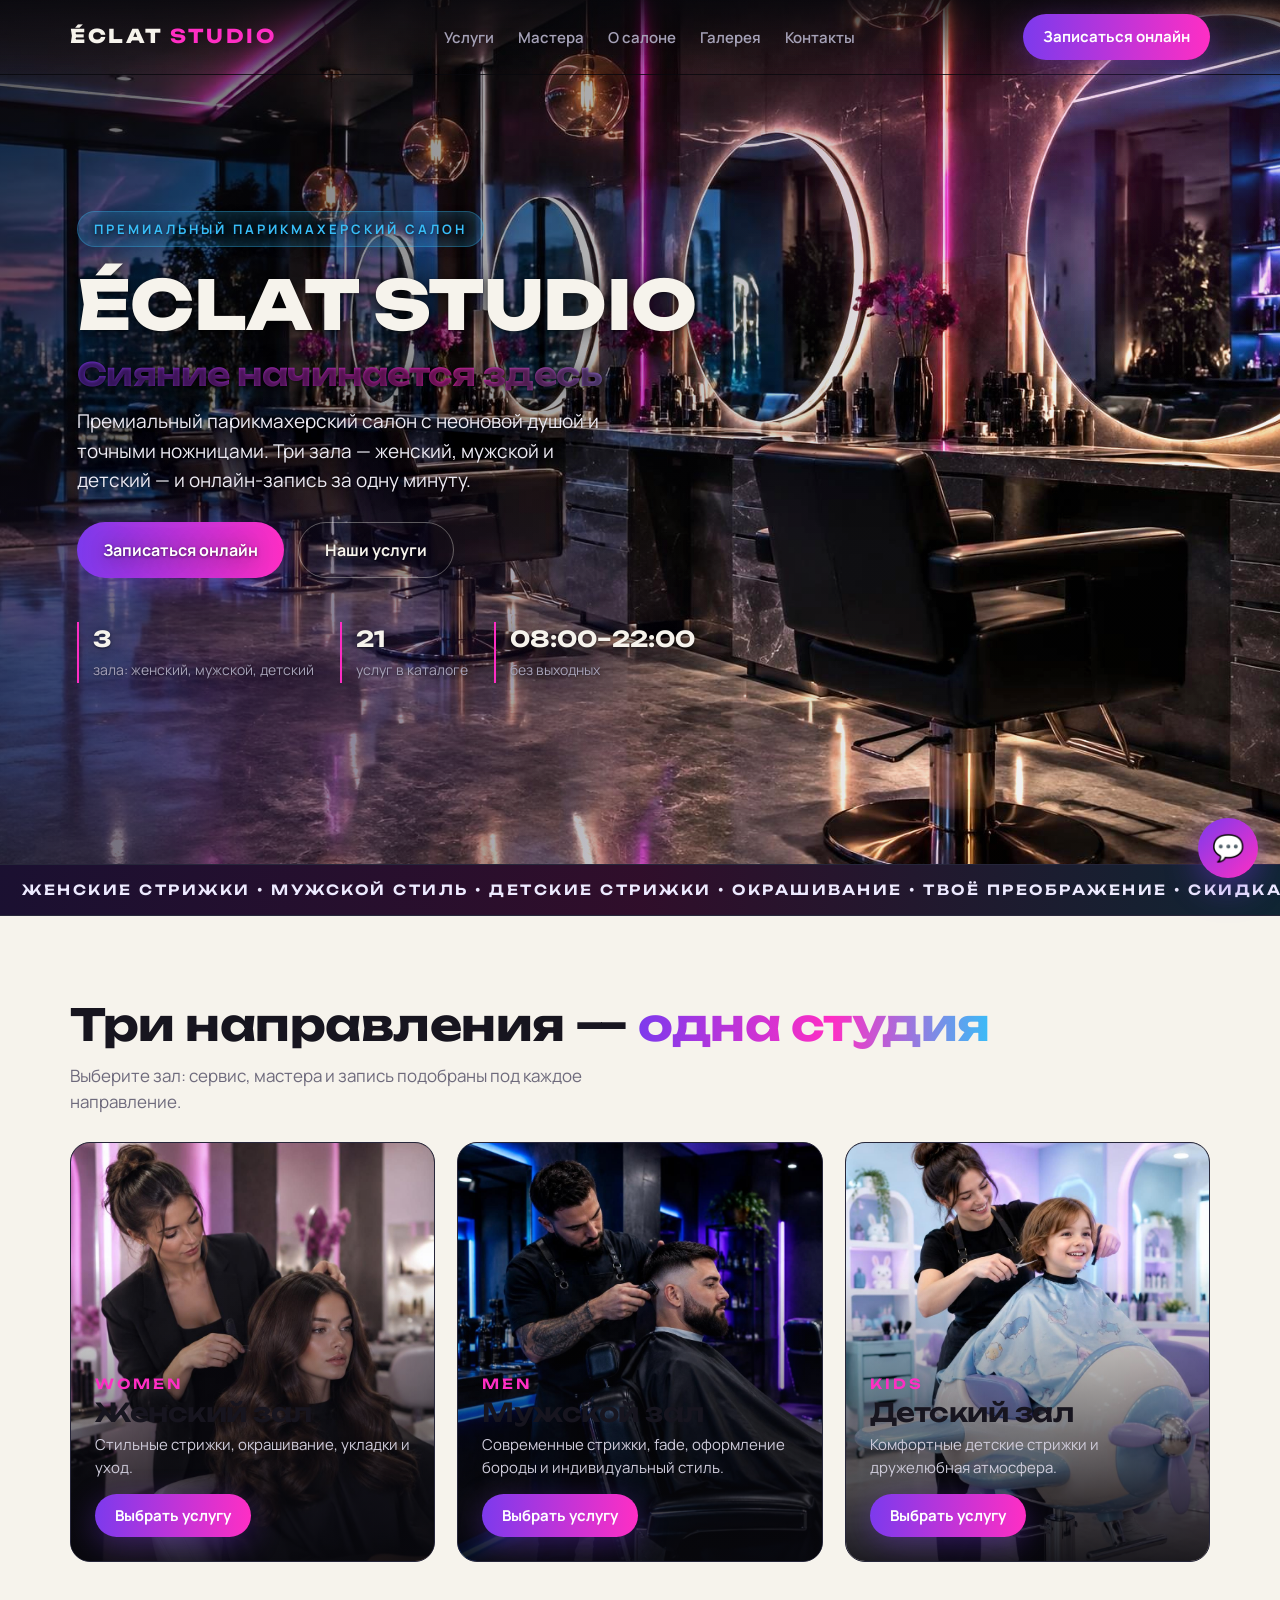
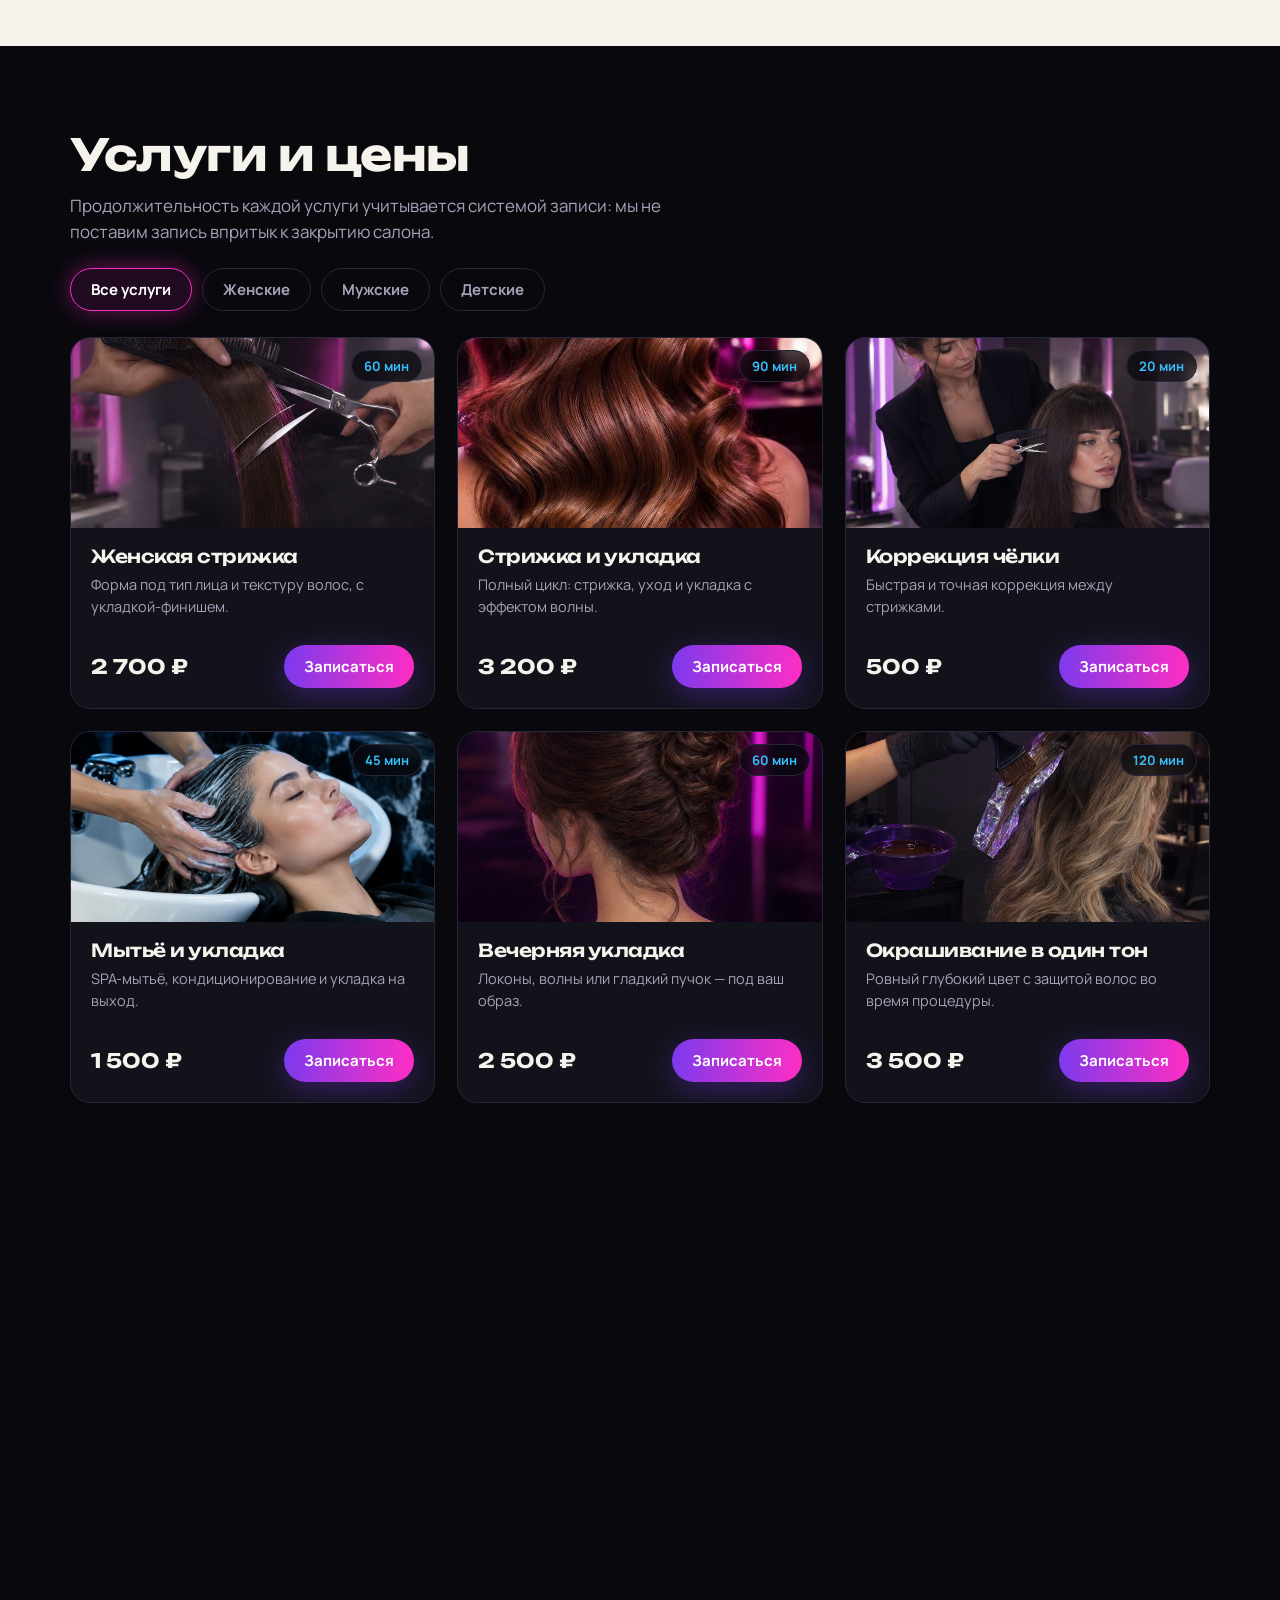
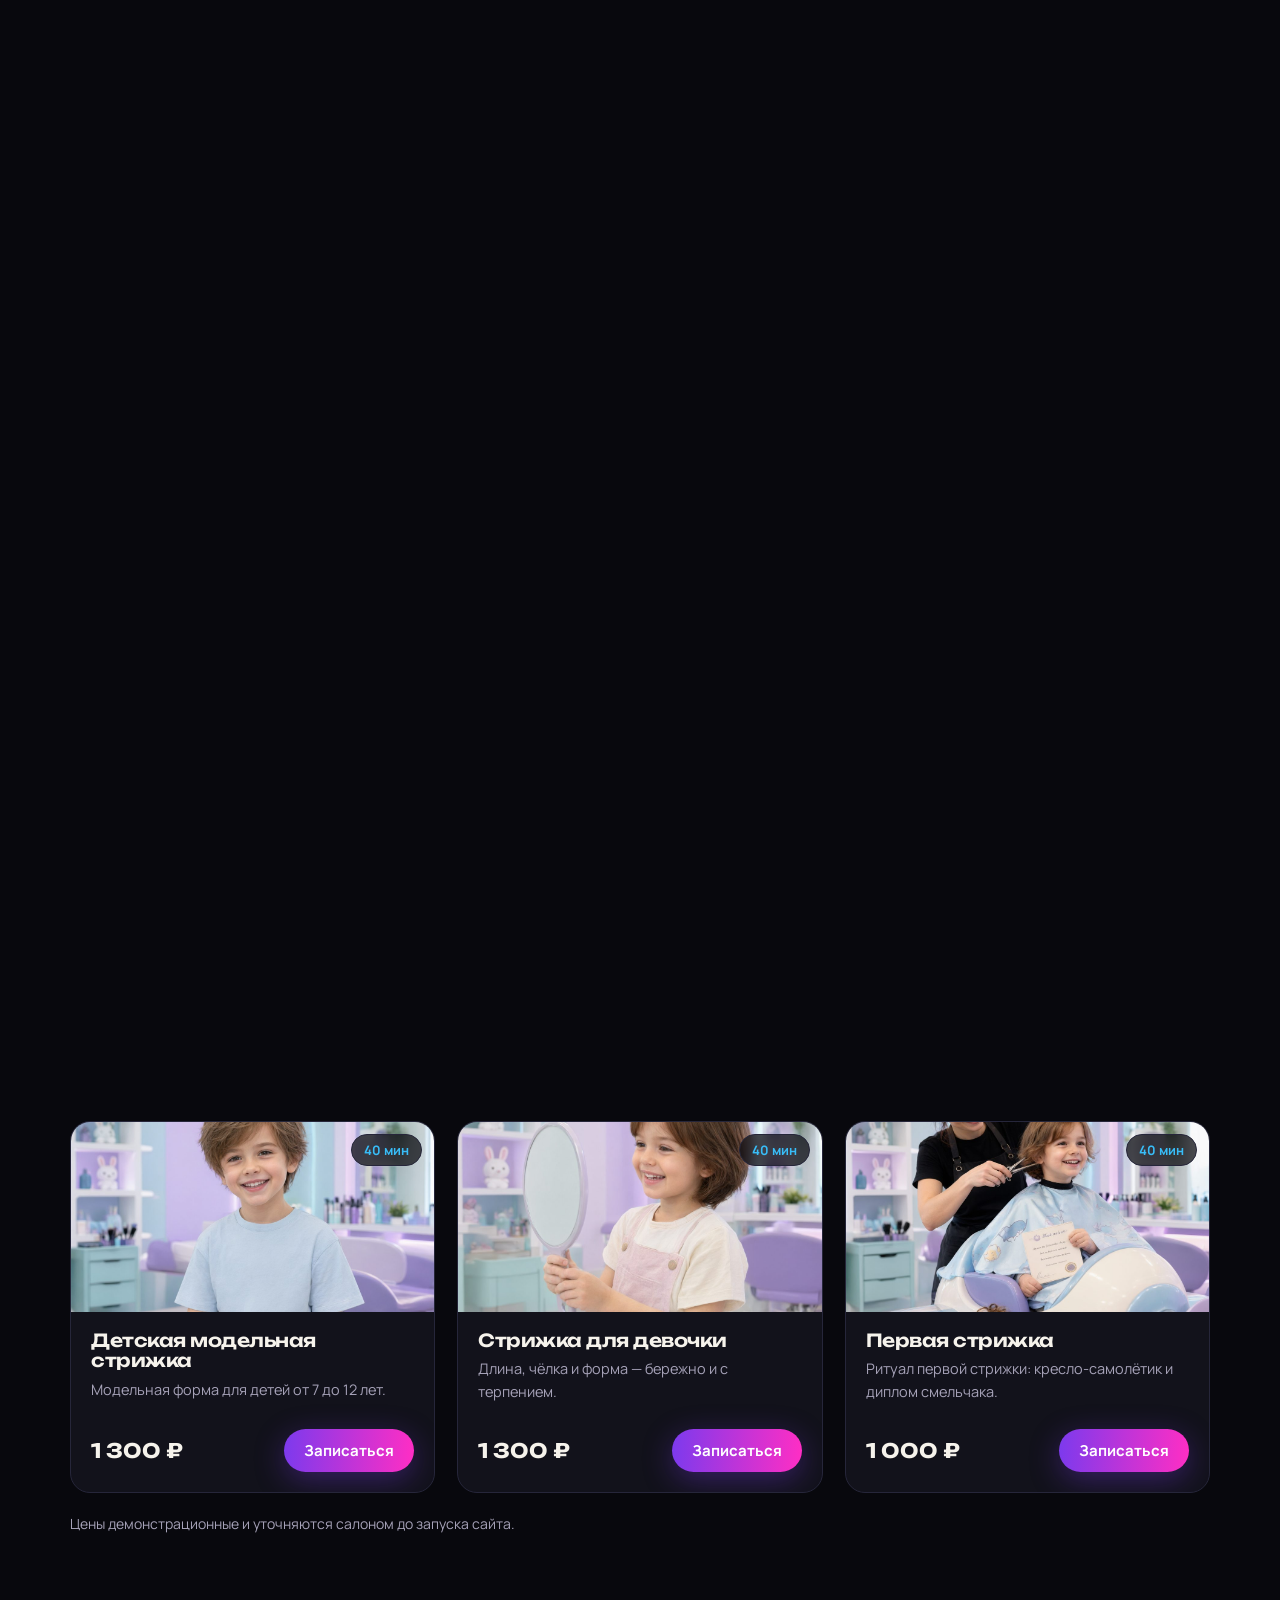
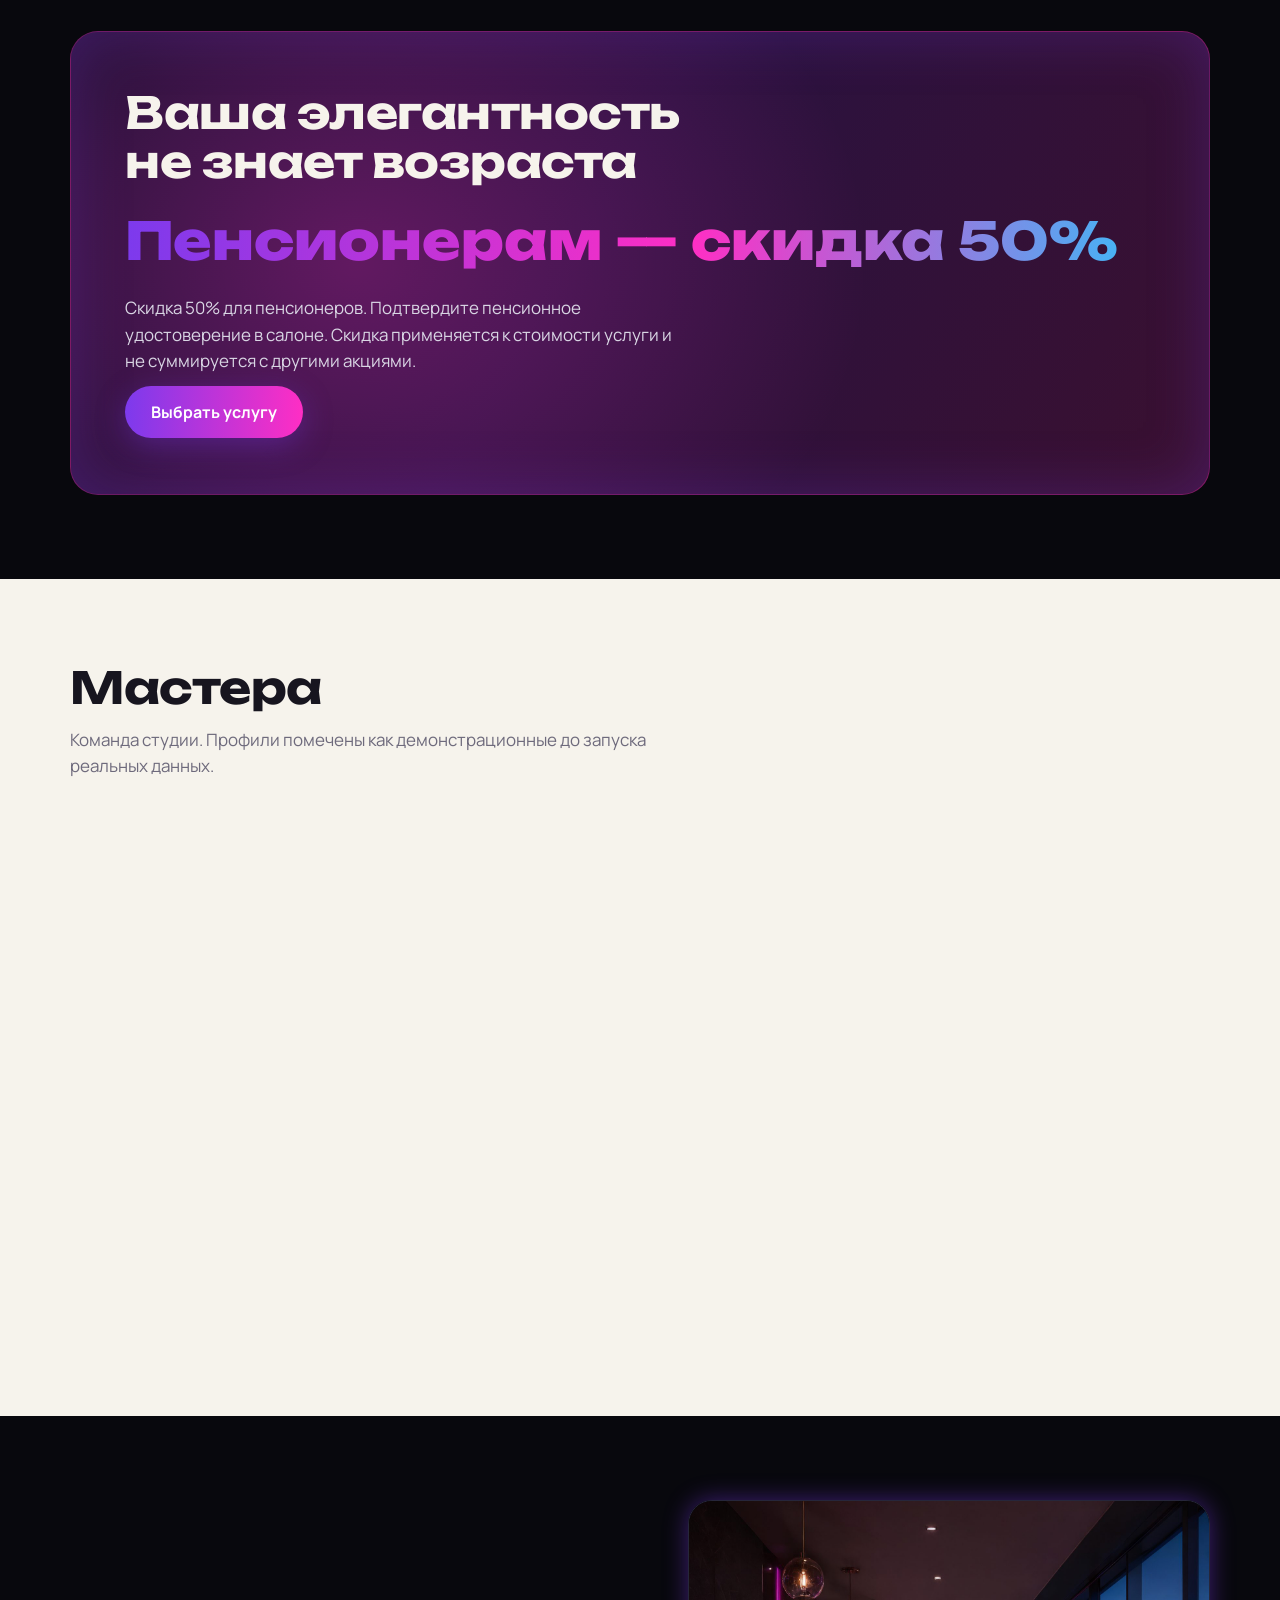
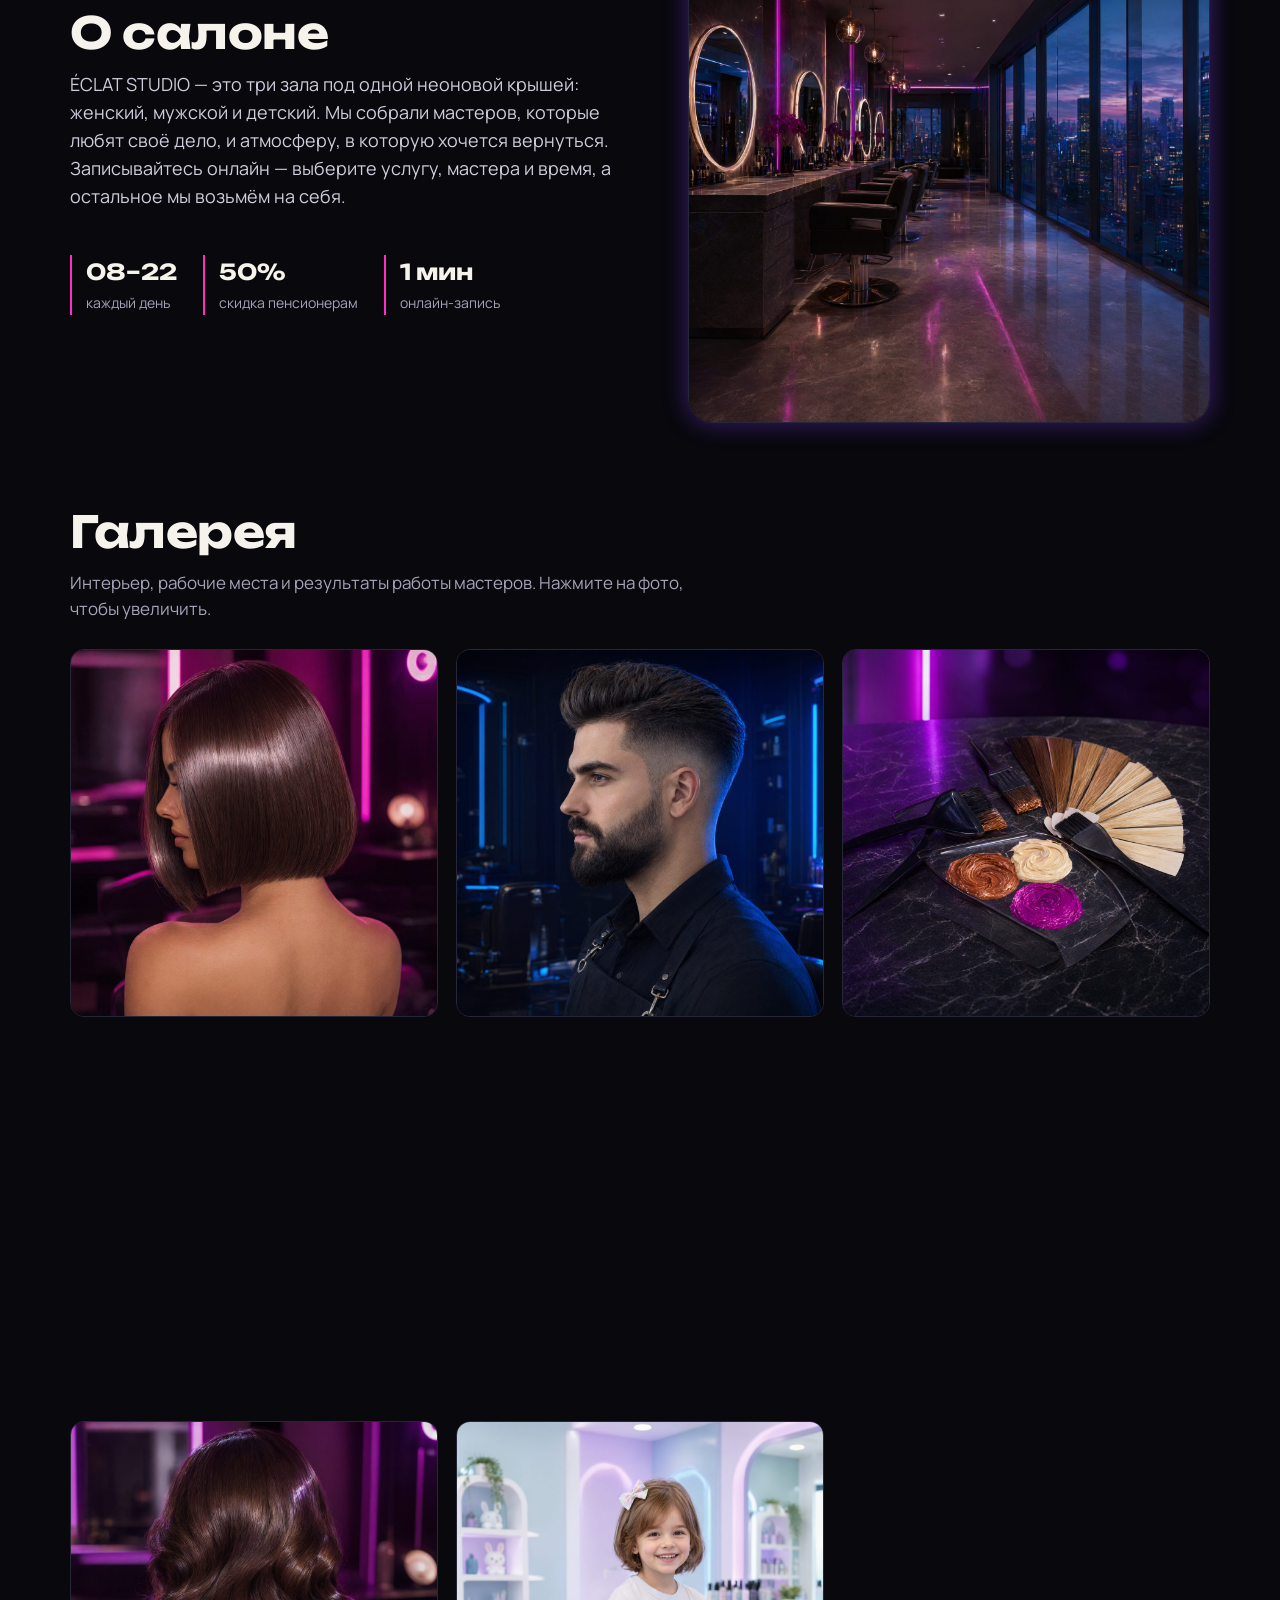
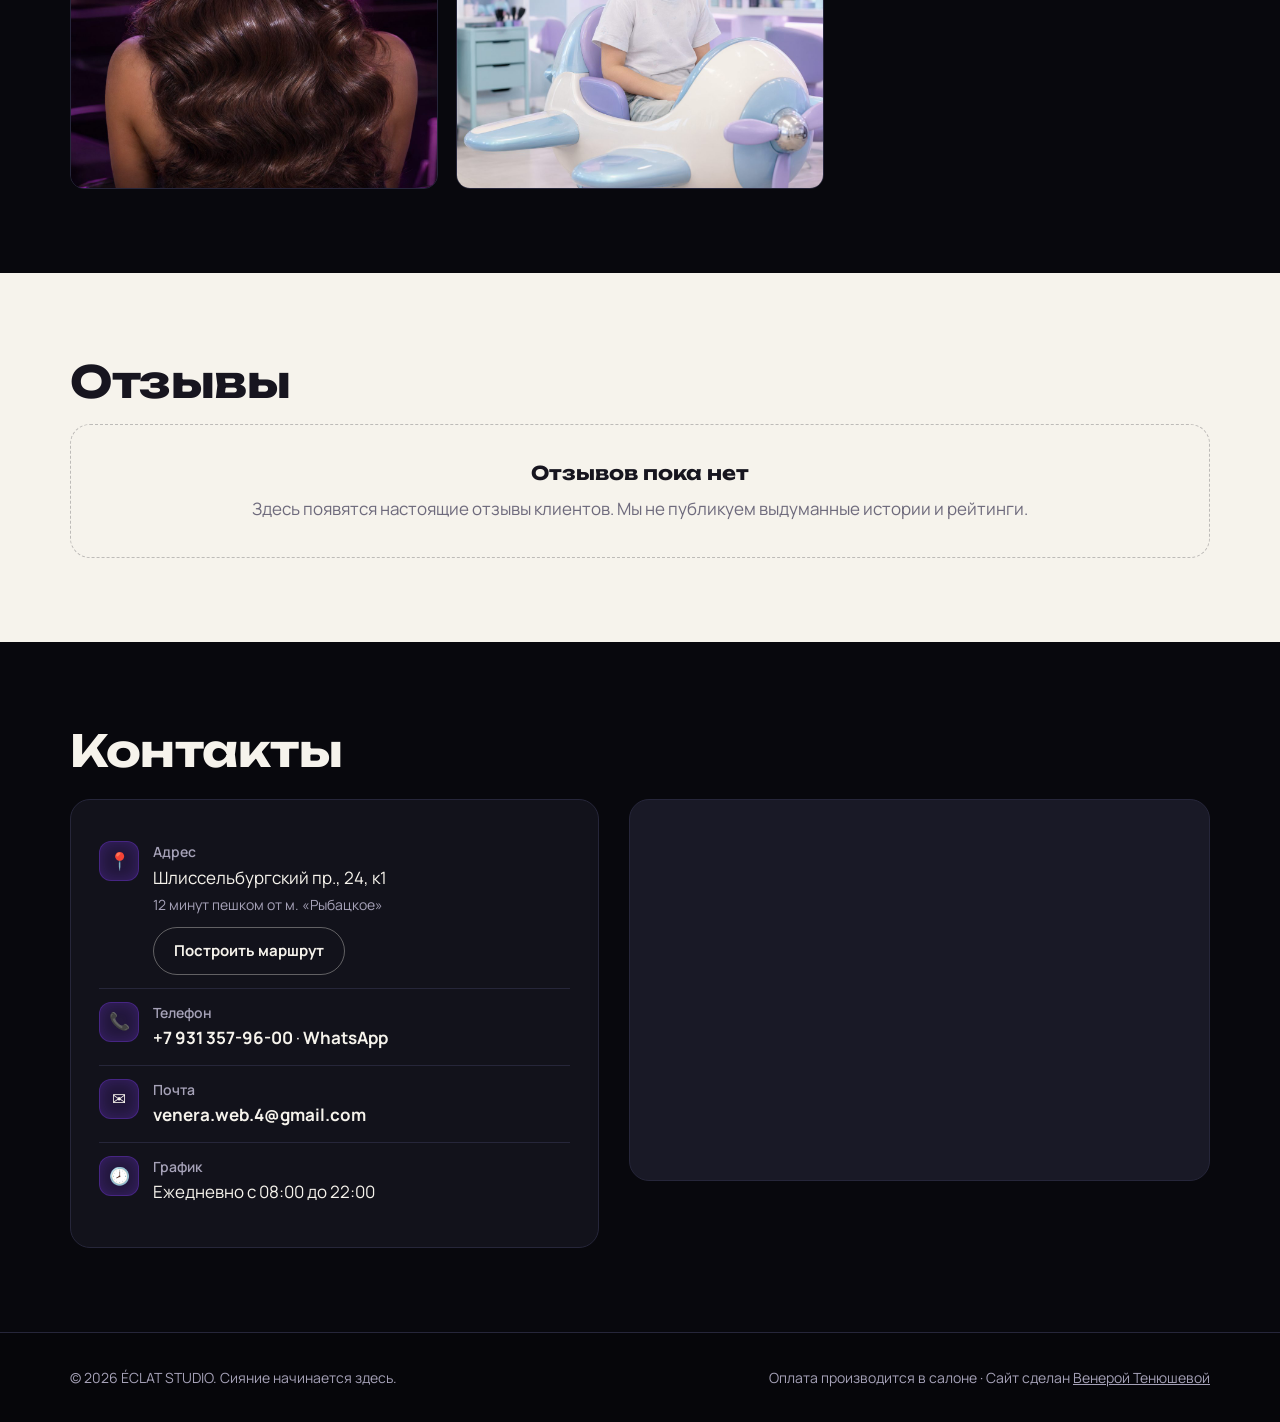
==== commit 7f665543: "assistant: full dialog to Telegram as second message; richer transcript payload, v23" ====
--- a/index.html
+++ b/index.html
@@ -174,7 +174,7 @@
 <script defer src="site-data.js?v=11"></script>
 <script defer src="js/engine.js?v=11"></script>
 <script defer src="js/app.js?v=16"></script>
-<script defer src="js/assistant-eclat.js?v=22"></script>
+<script defer src="js/assistant-eclat.js?v=23"></script>
 <script defer src="https://telegram.org/js/telegram-web-app.js"></script>
 </body>
 </html>
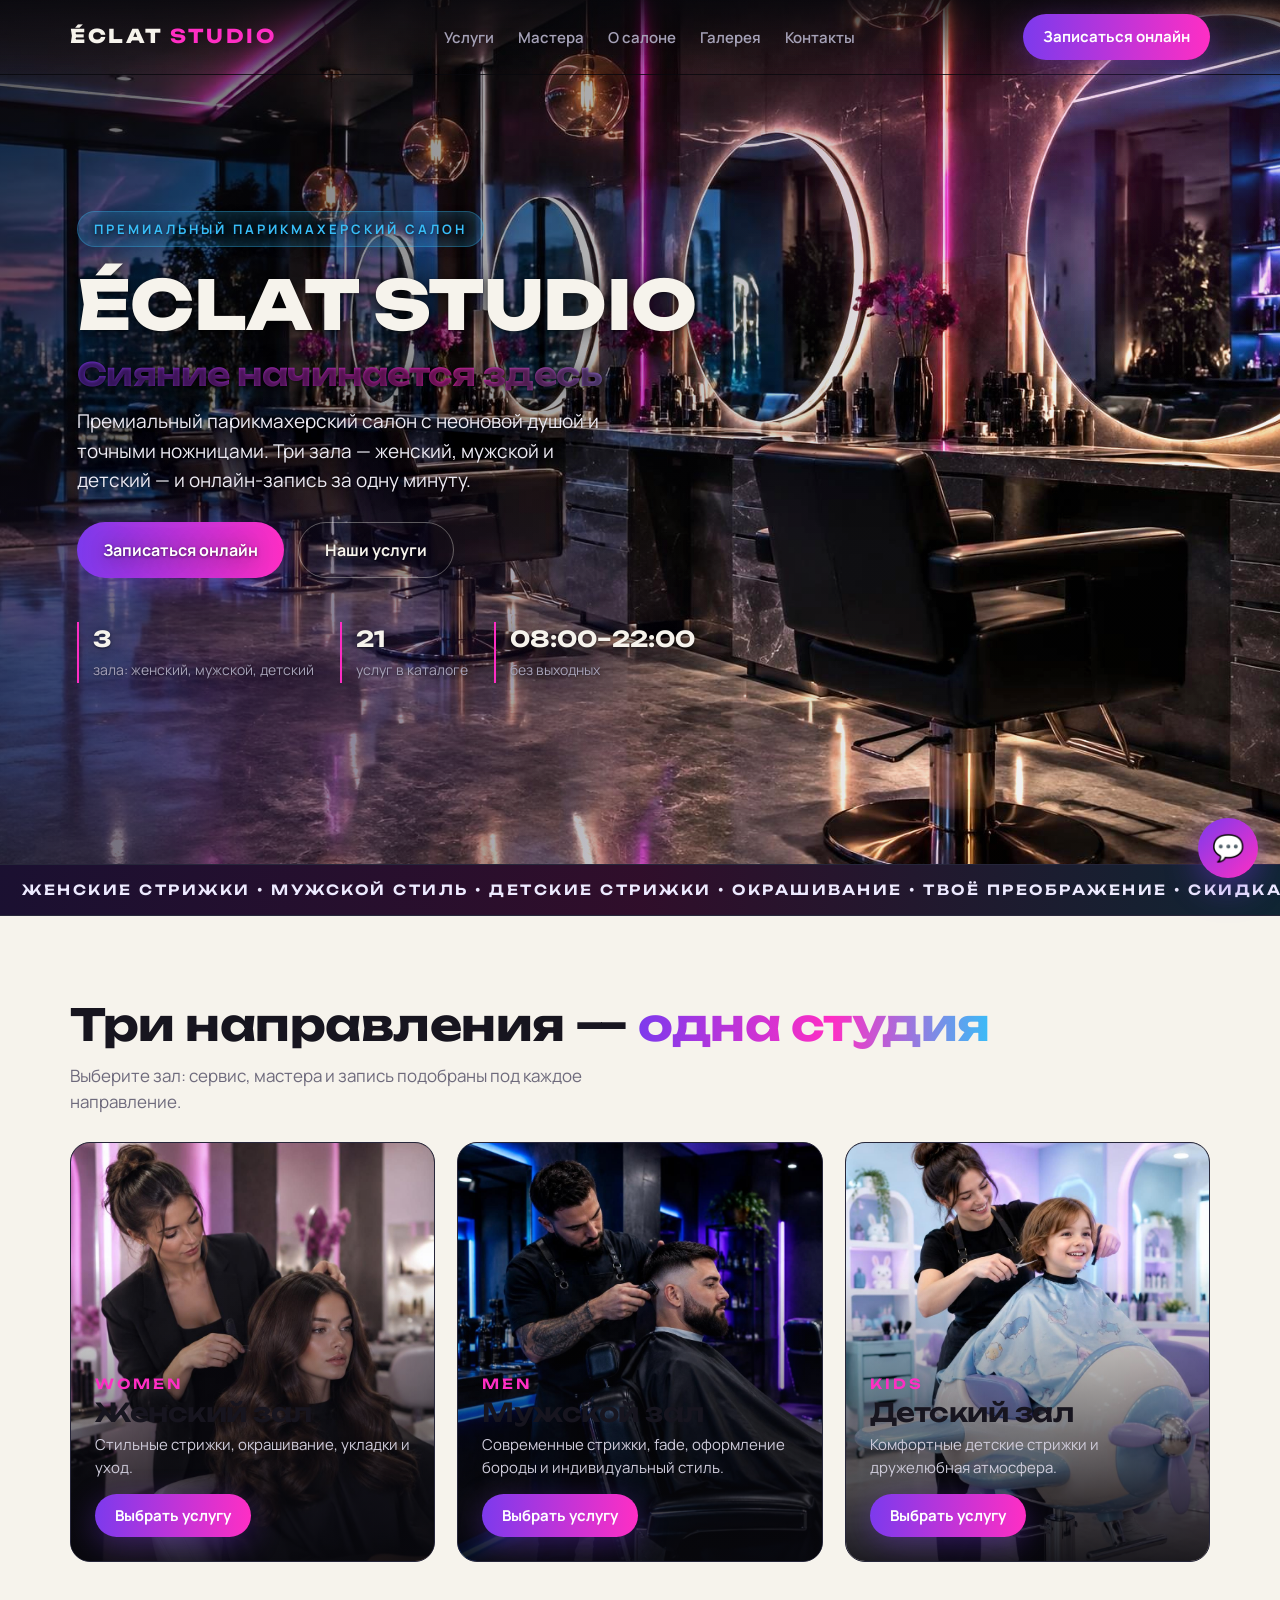
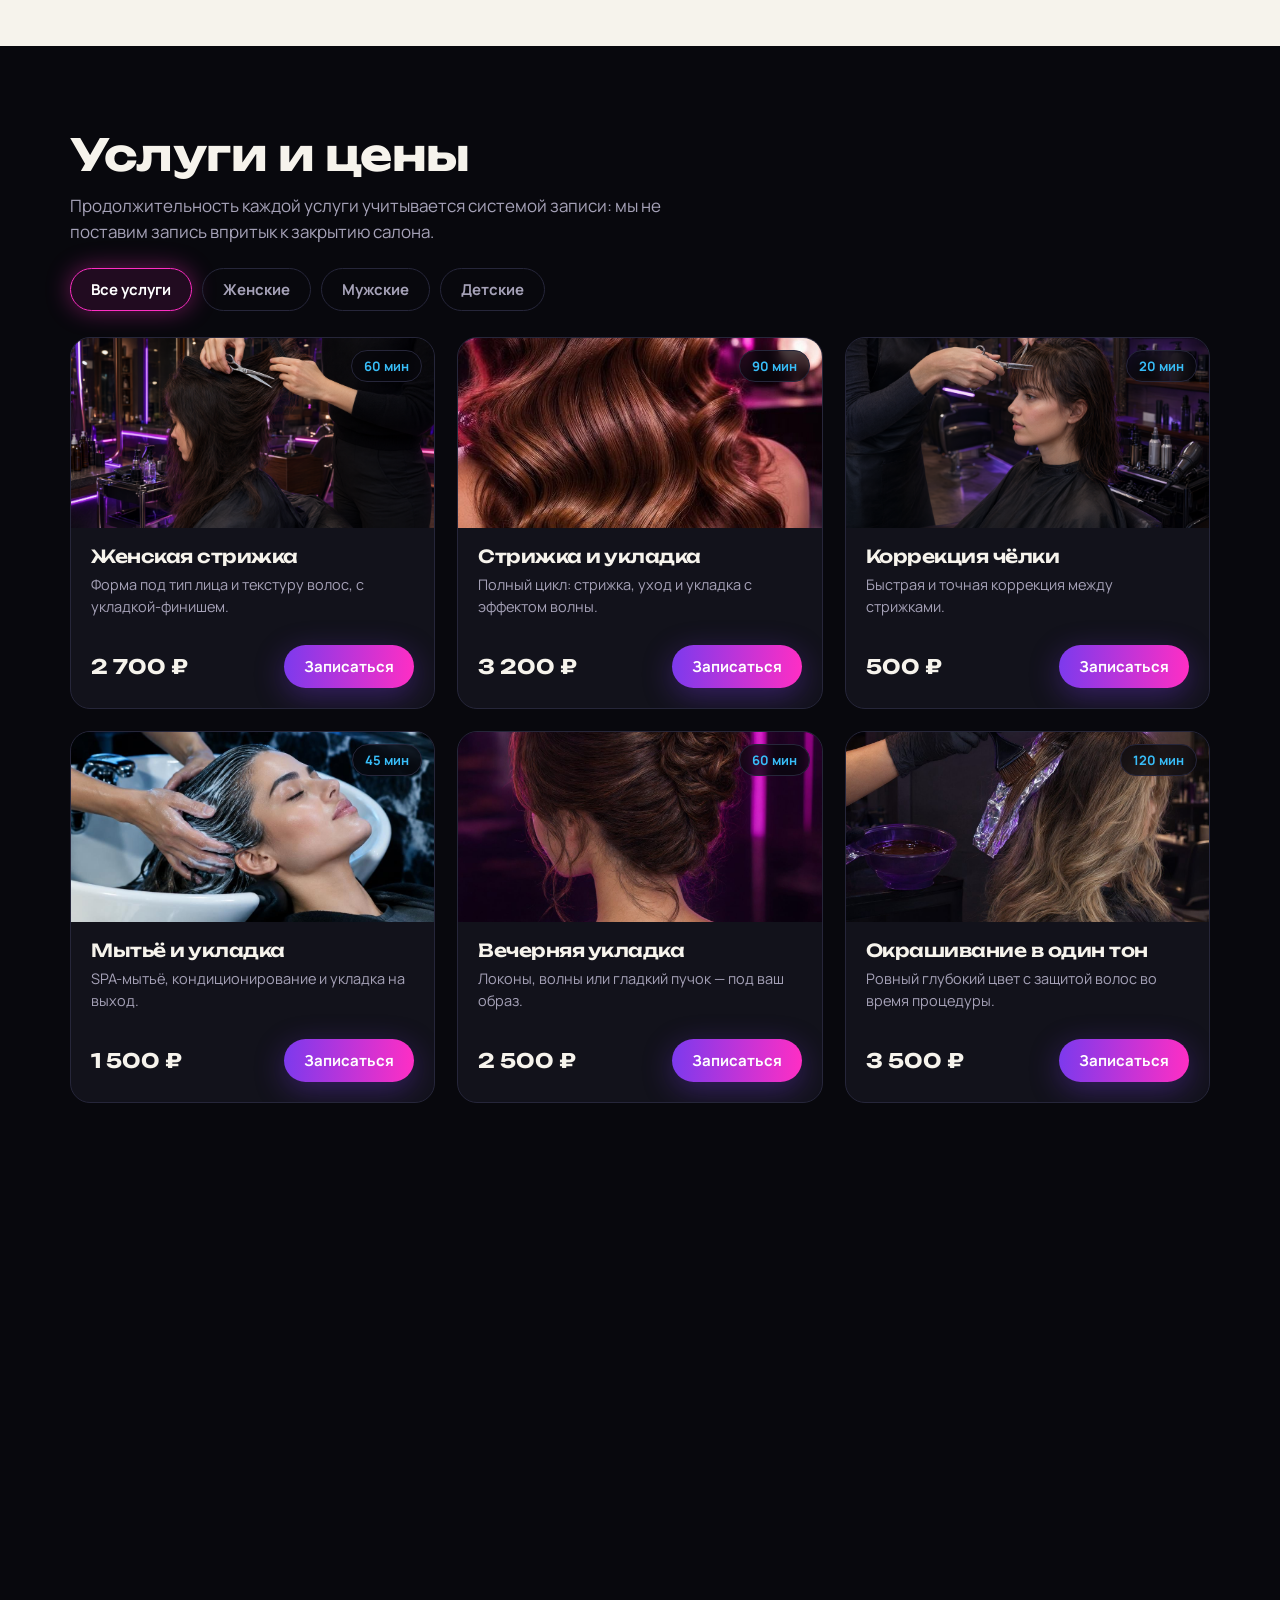
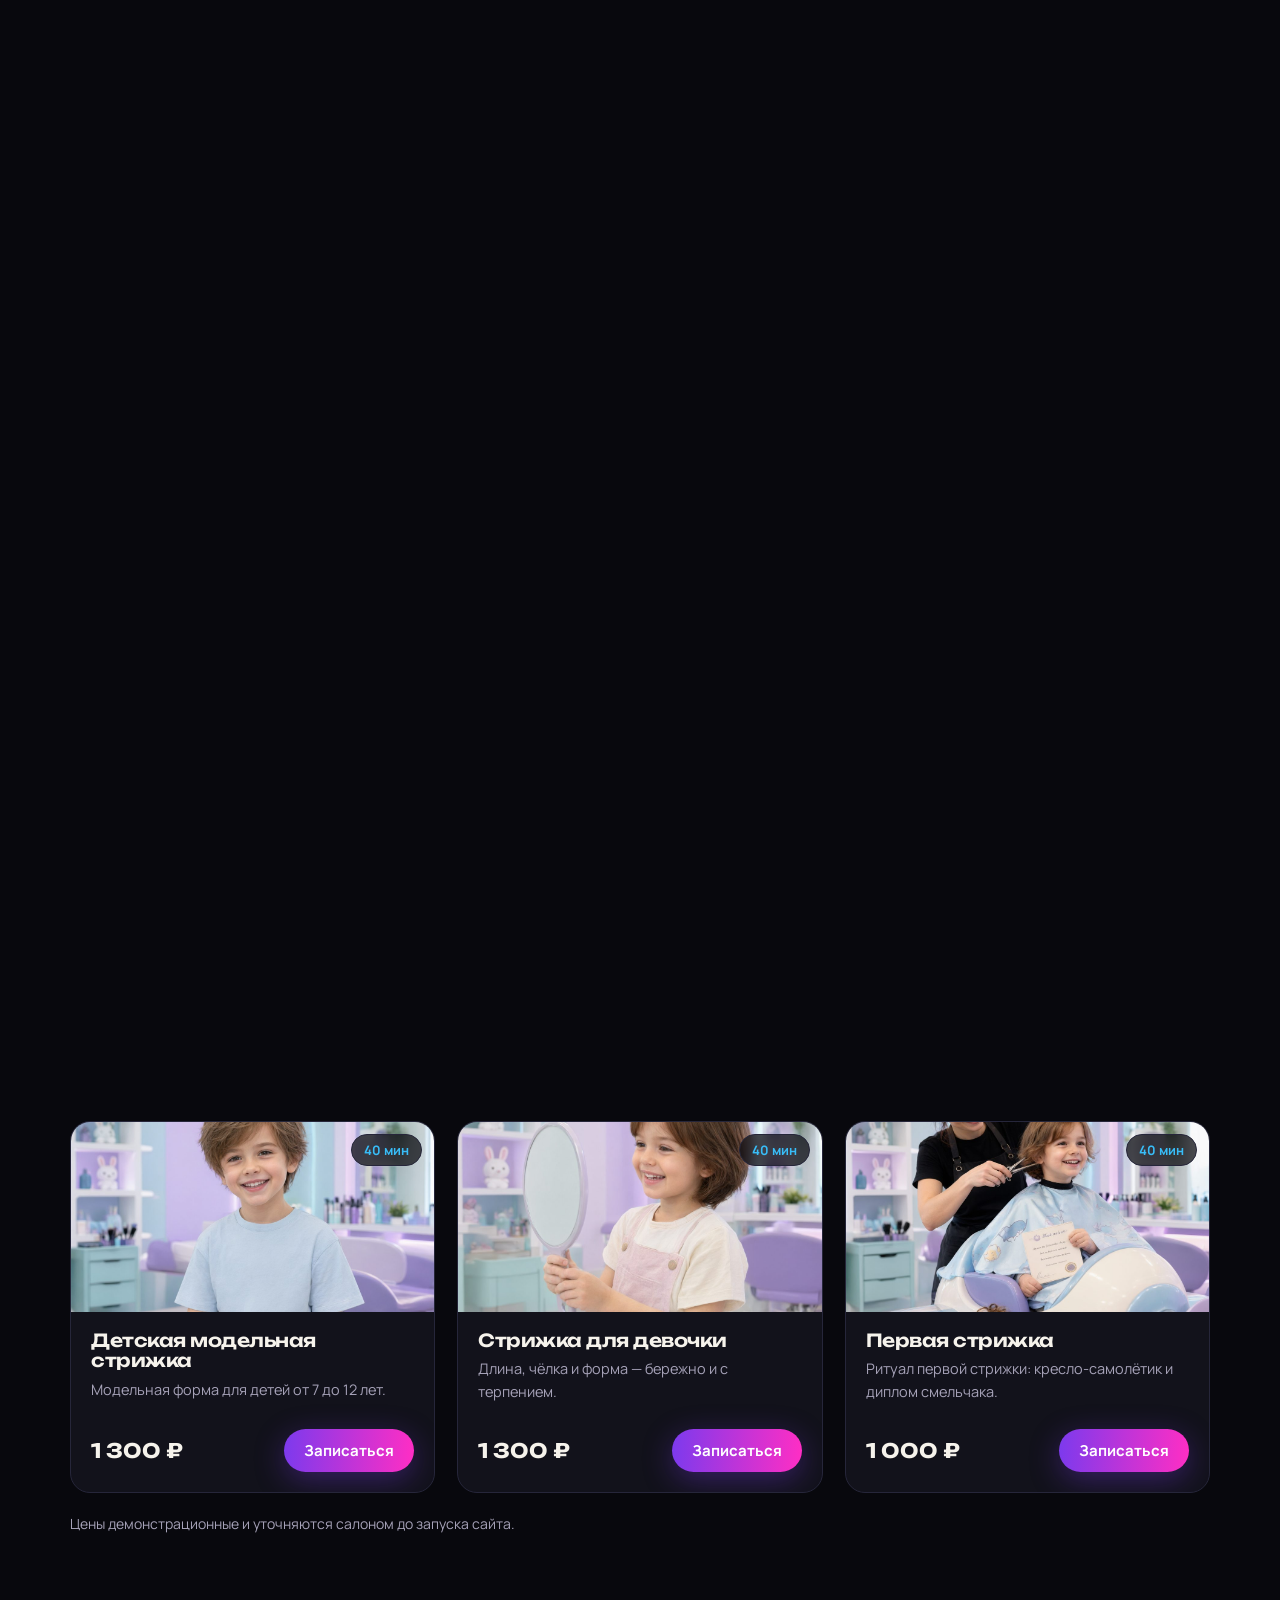
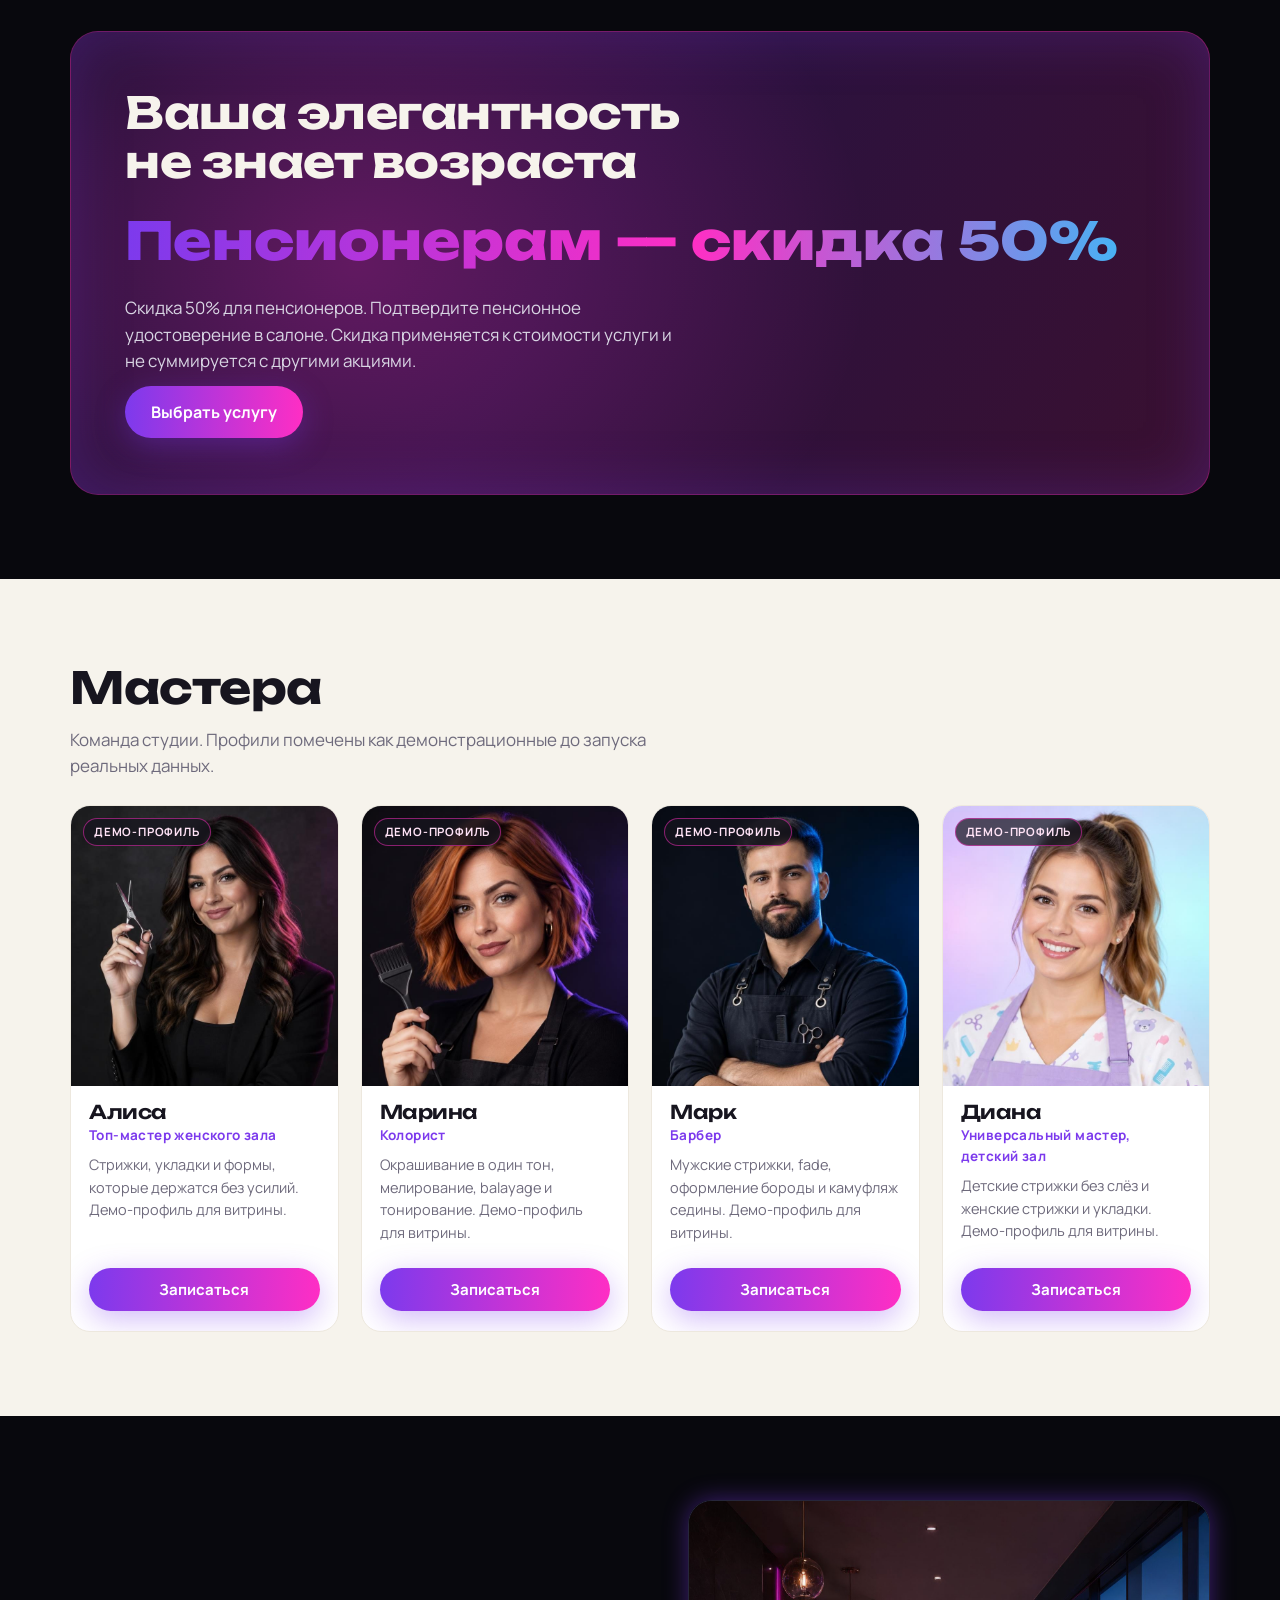
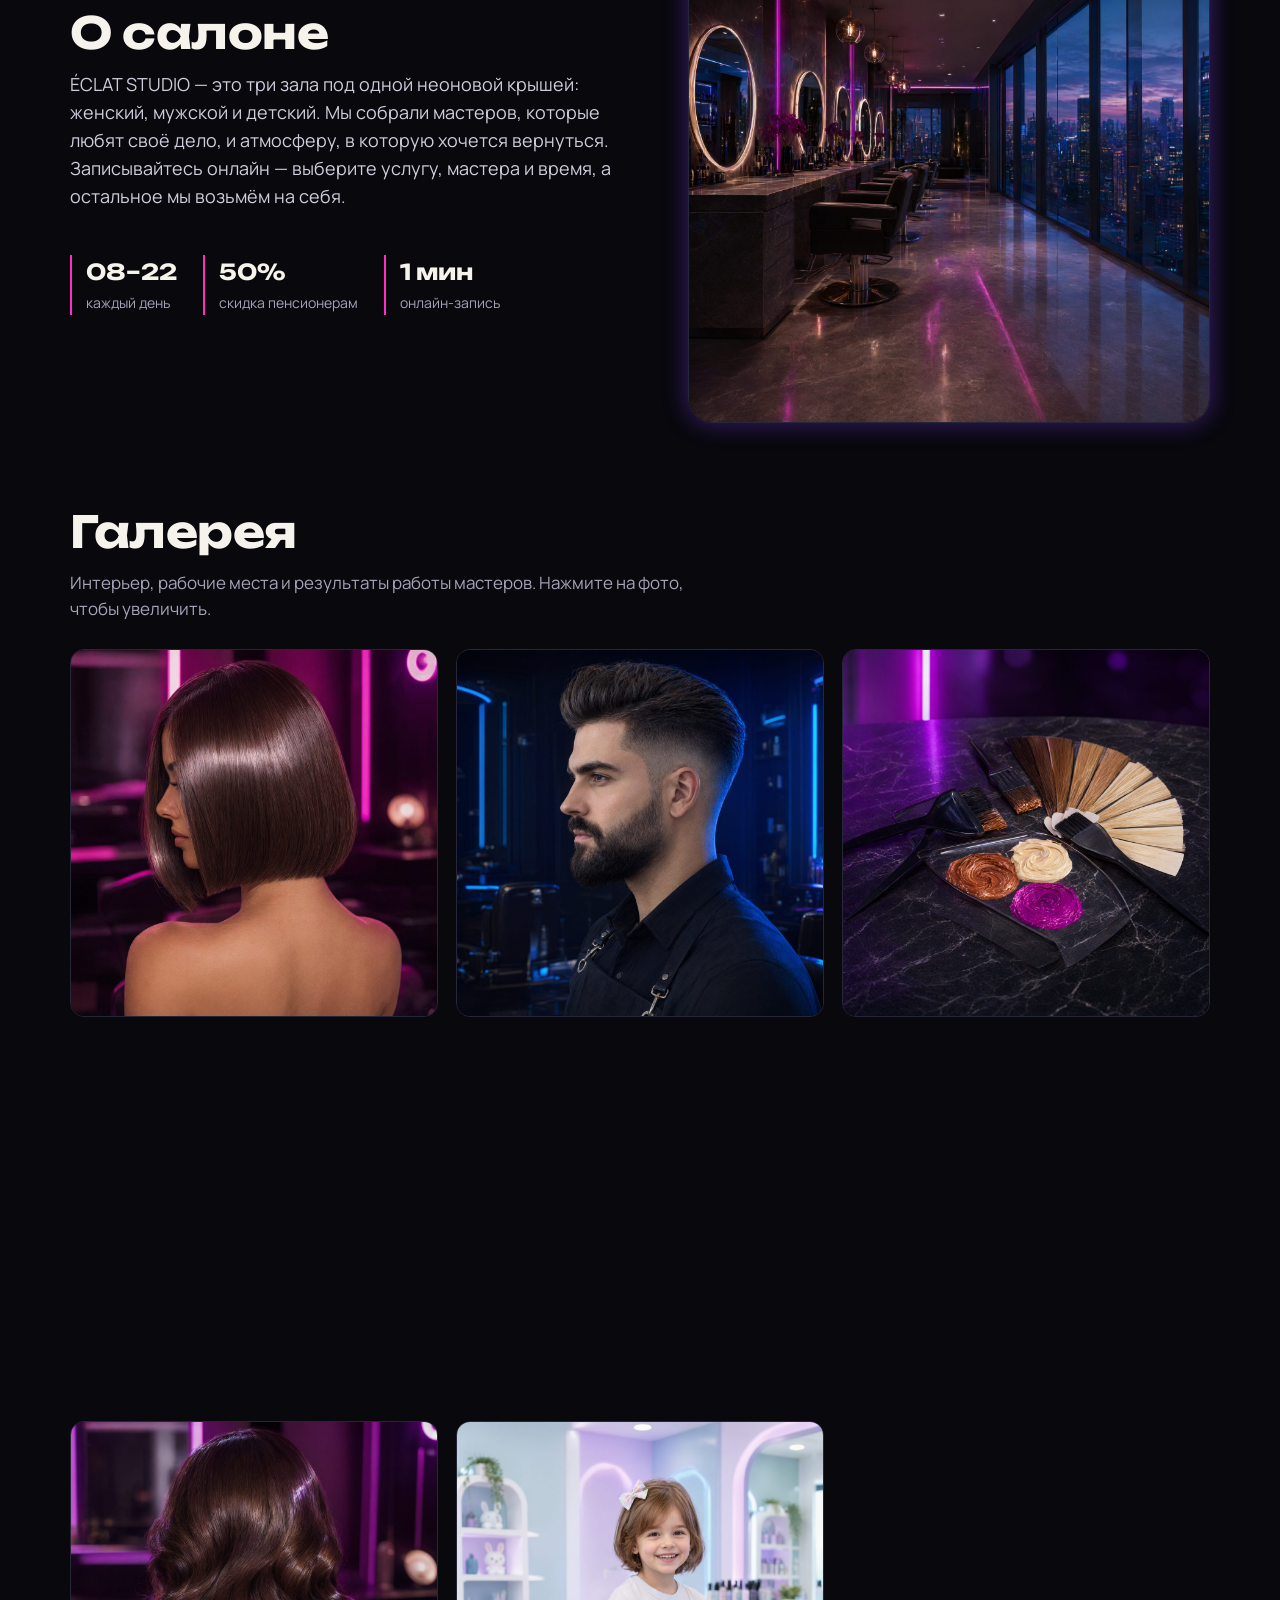
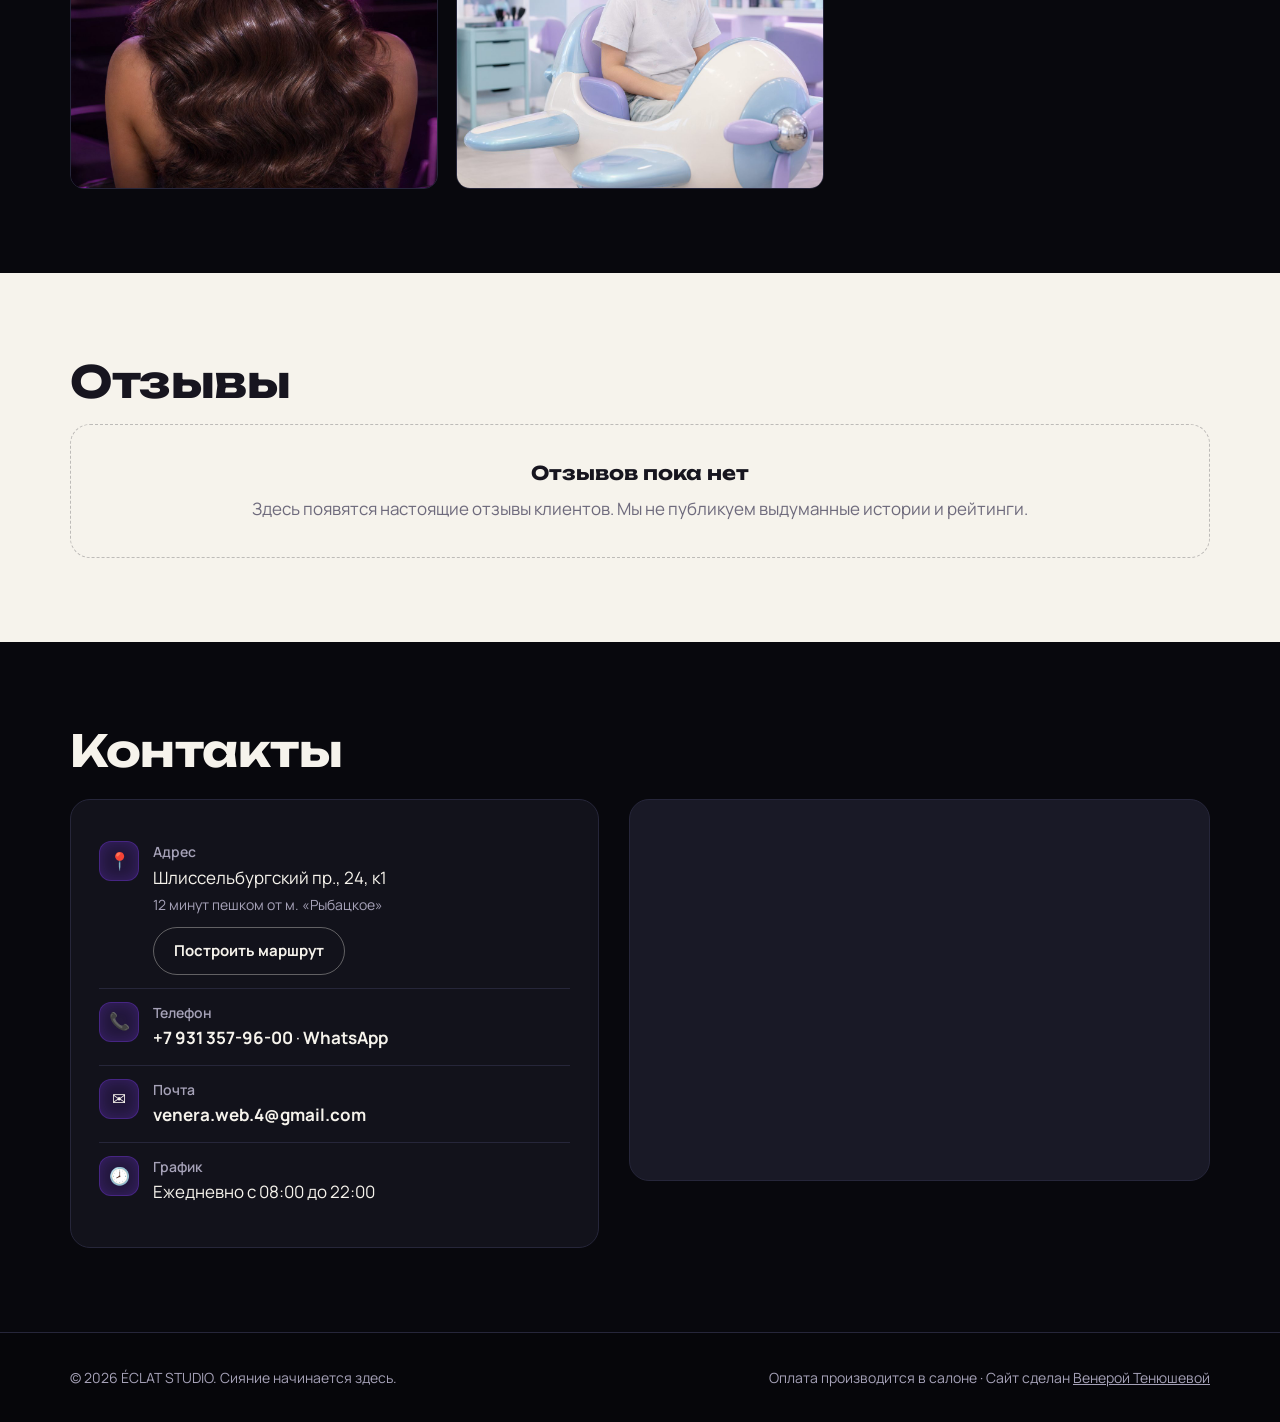
==== commit 2a04f3a0: "assistant: direct link to bot via ?chat=1, v24" ====
--- a/index.html
+++ b/index.html
@@ -174,7 +174,7 @@
 <script defer src="site-data.js?v=11"></script>
 <script defer src="js/engine.js?v=11"></script>
 <script defer src="js/app.js?v=16"></script>
-<script defer src="js/assistant-eclat.js?v=23"></script>
+<script defer src="js/assistant-eclat.js?v=24"></script>
 <script defer src="https://telegram.org/js/telegram-web-app.js"></script>
 </body>
 </html>
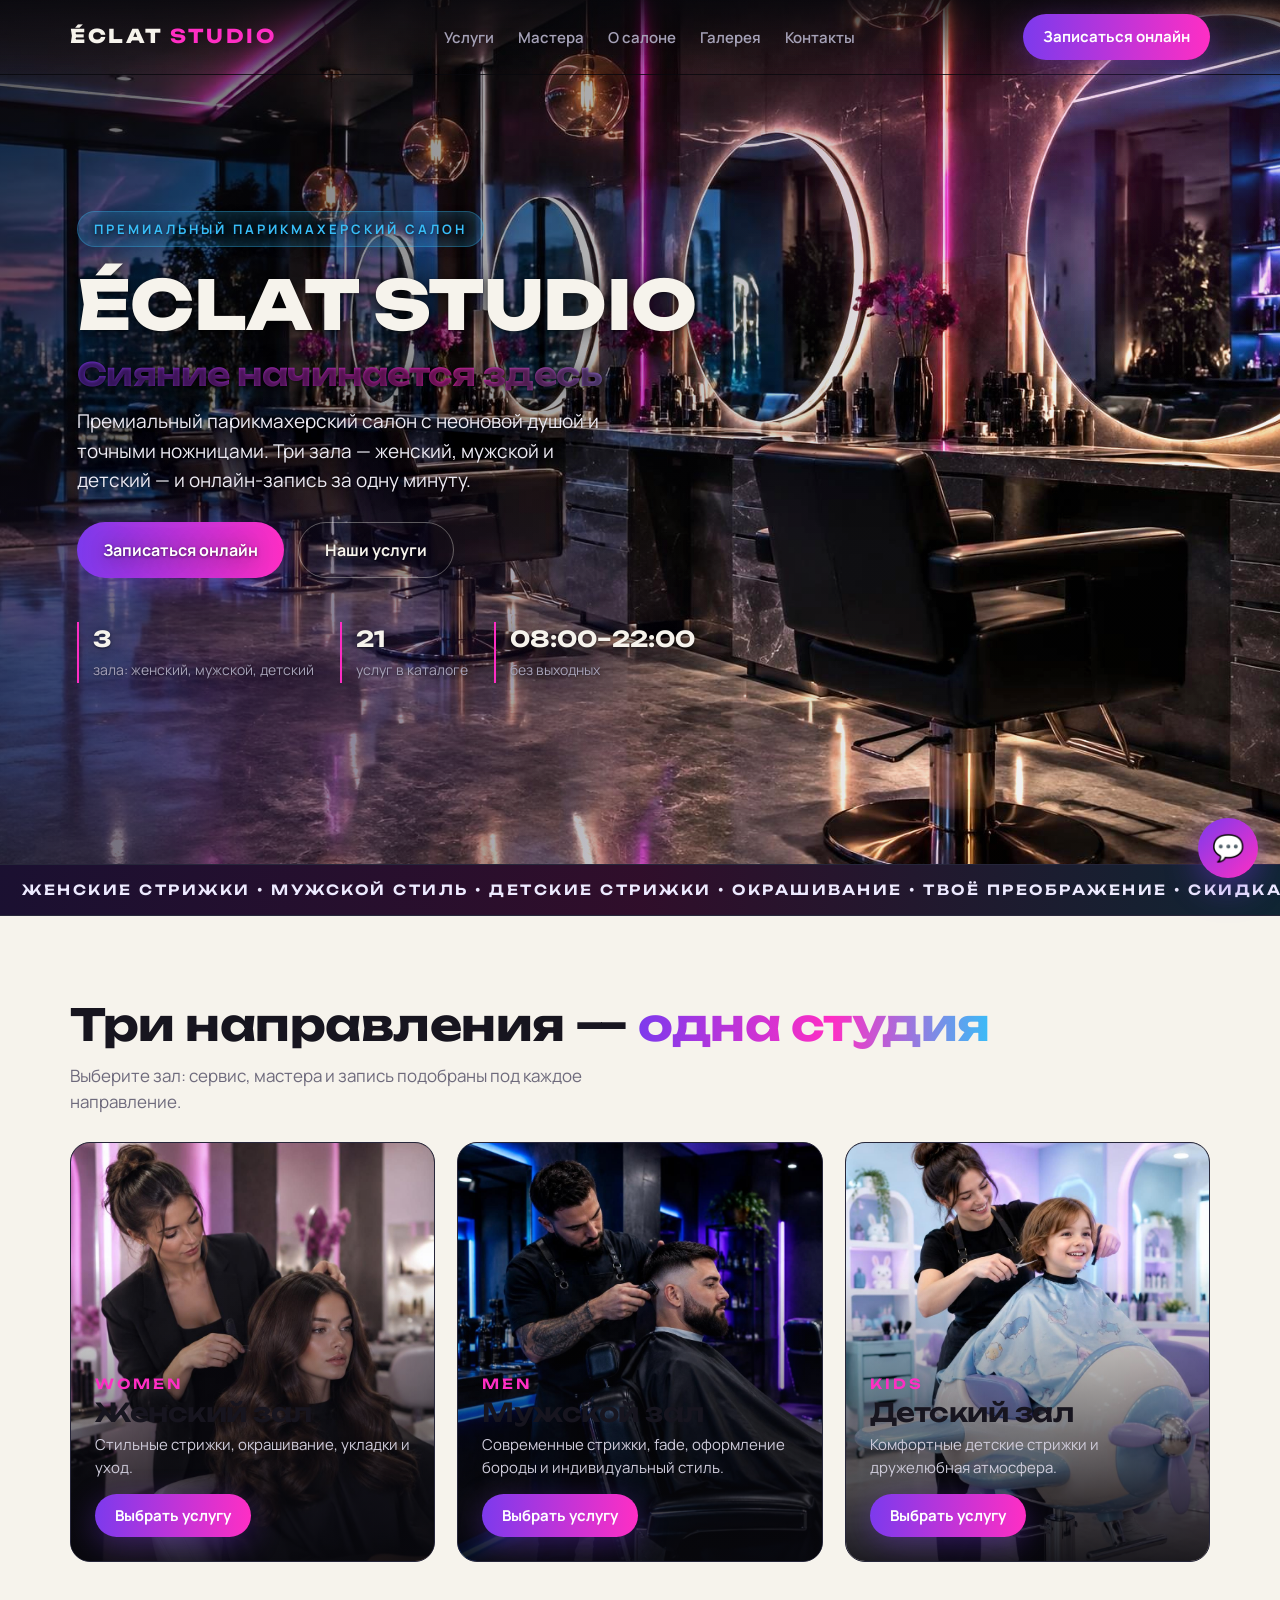
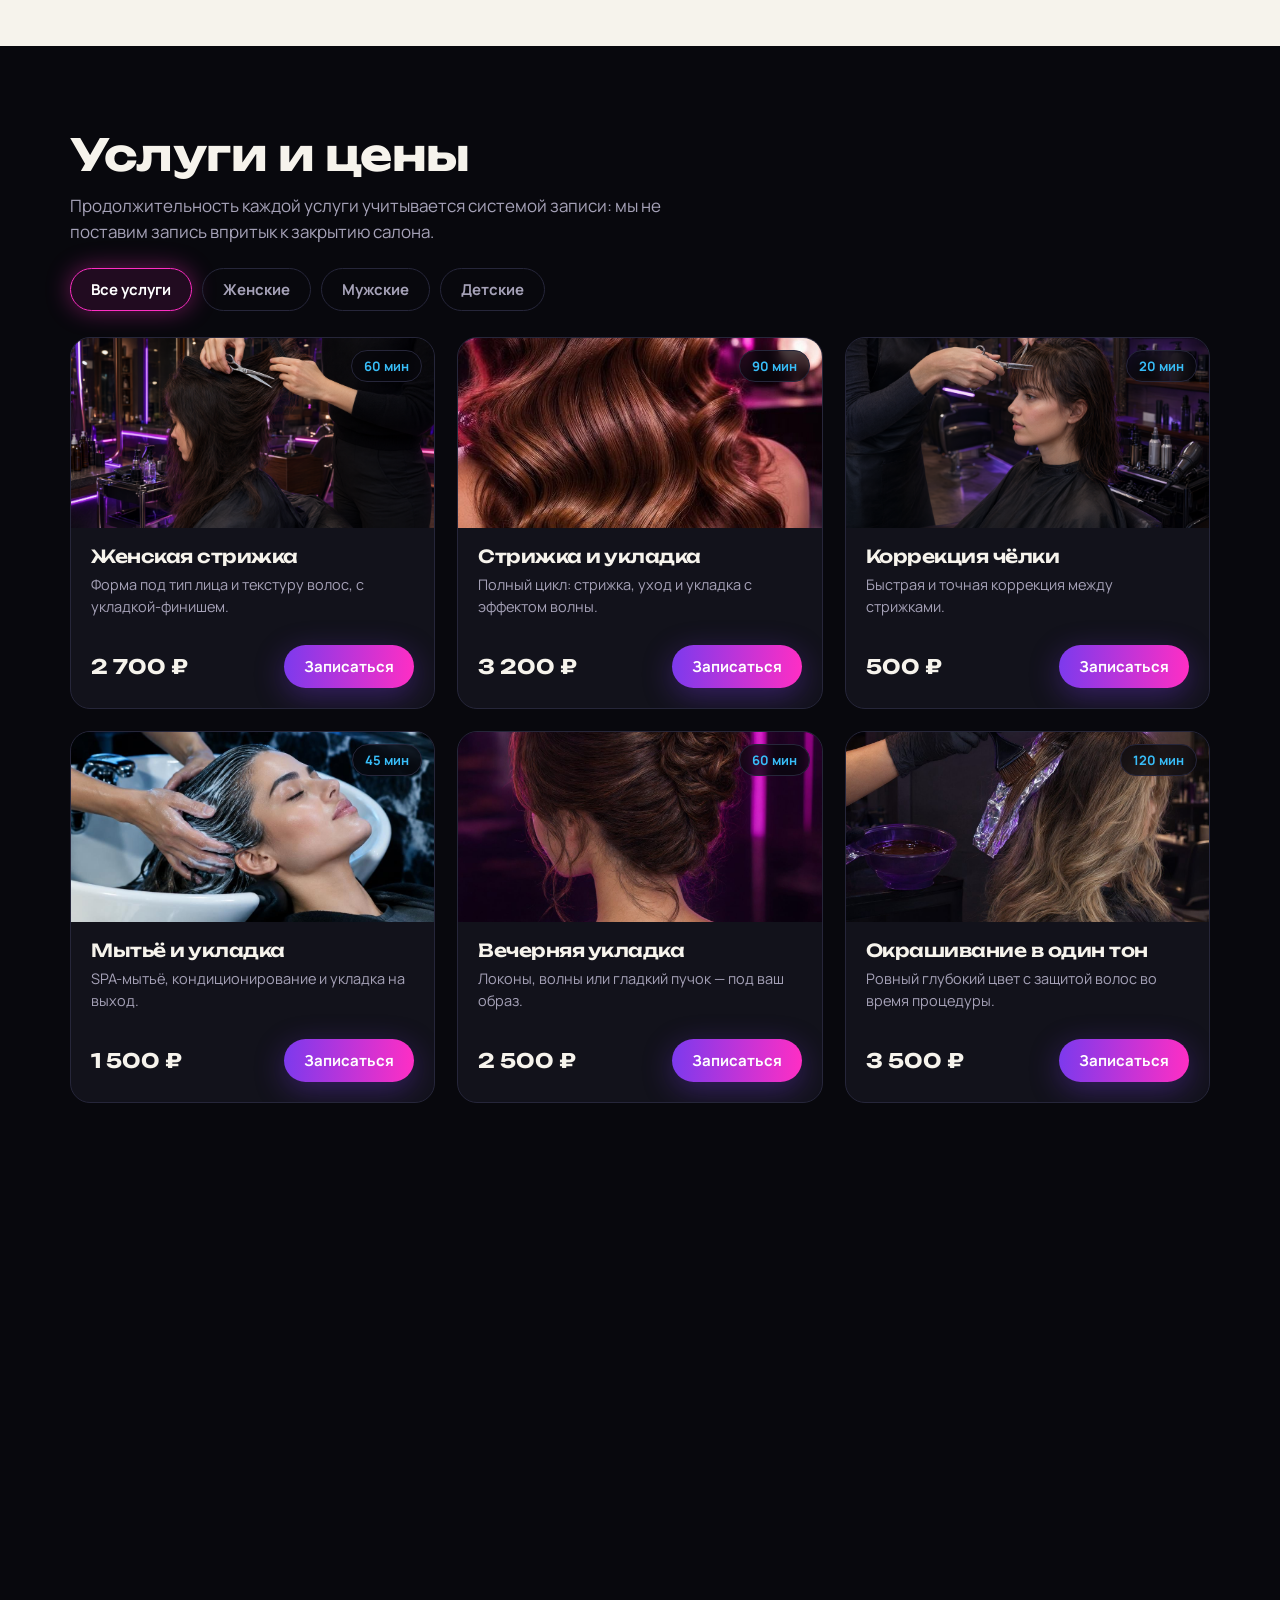
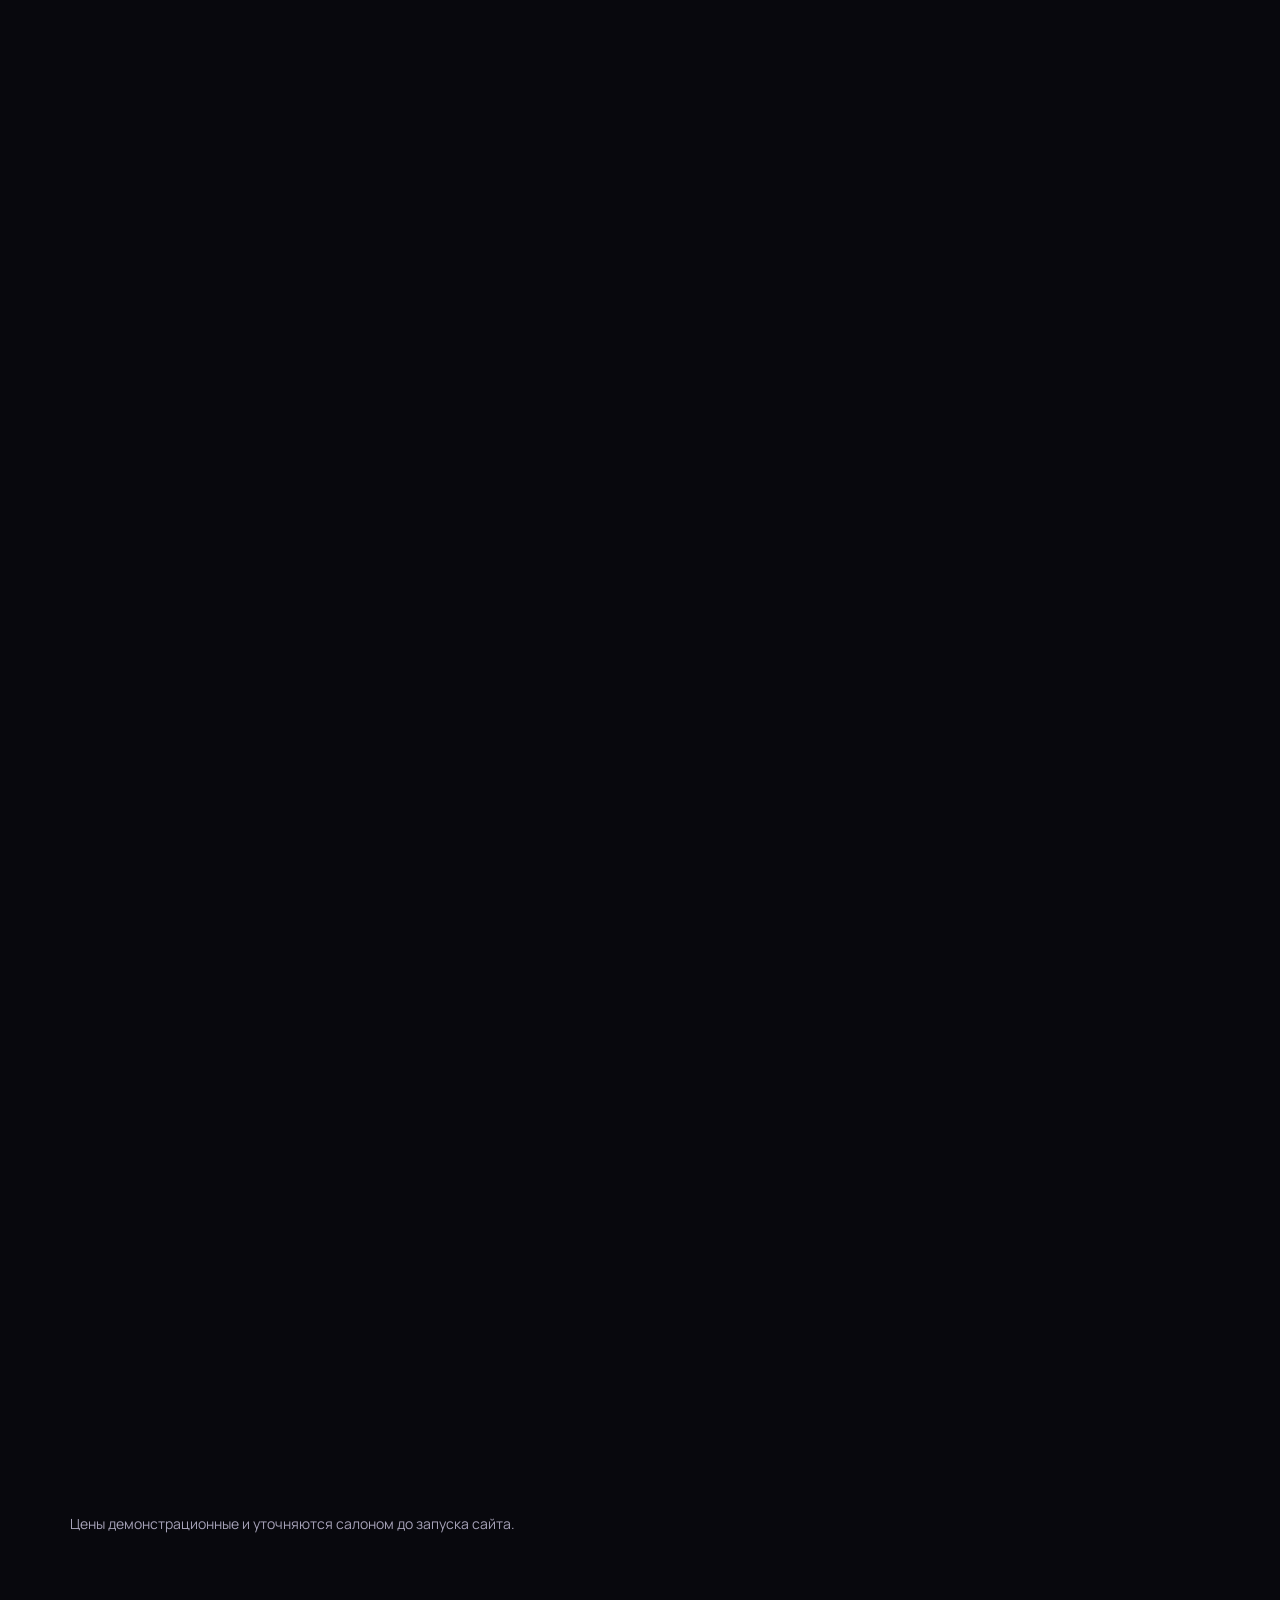
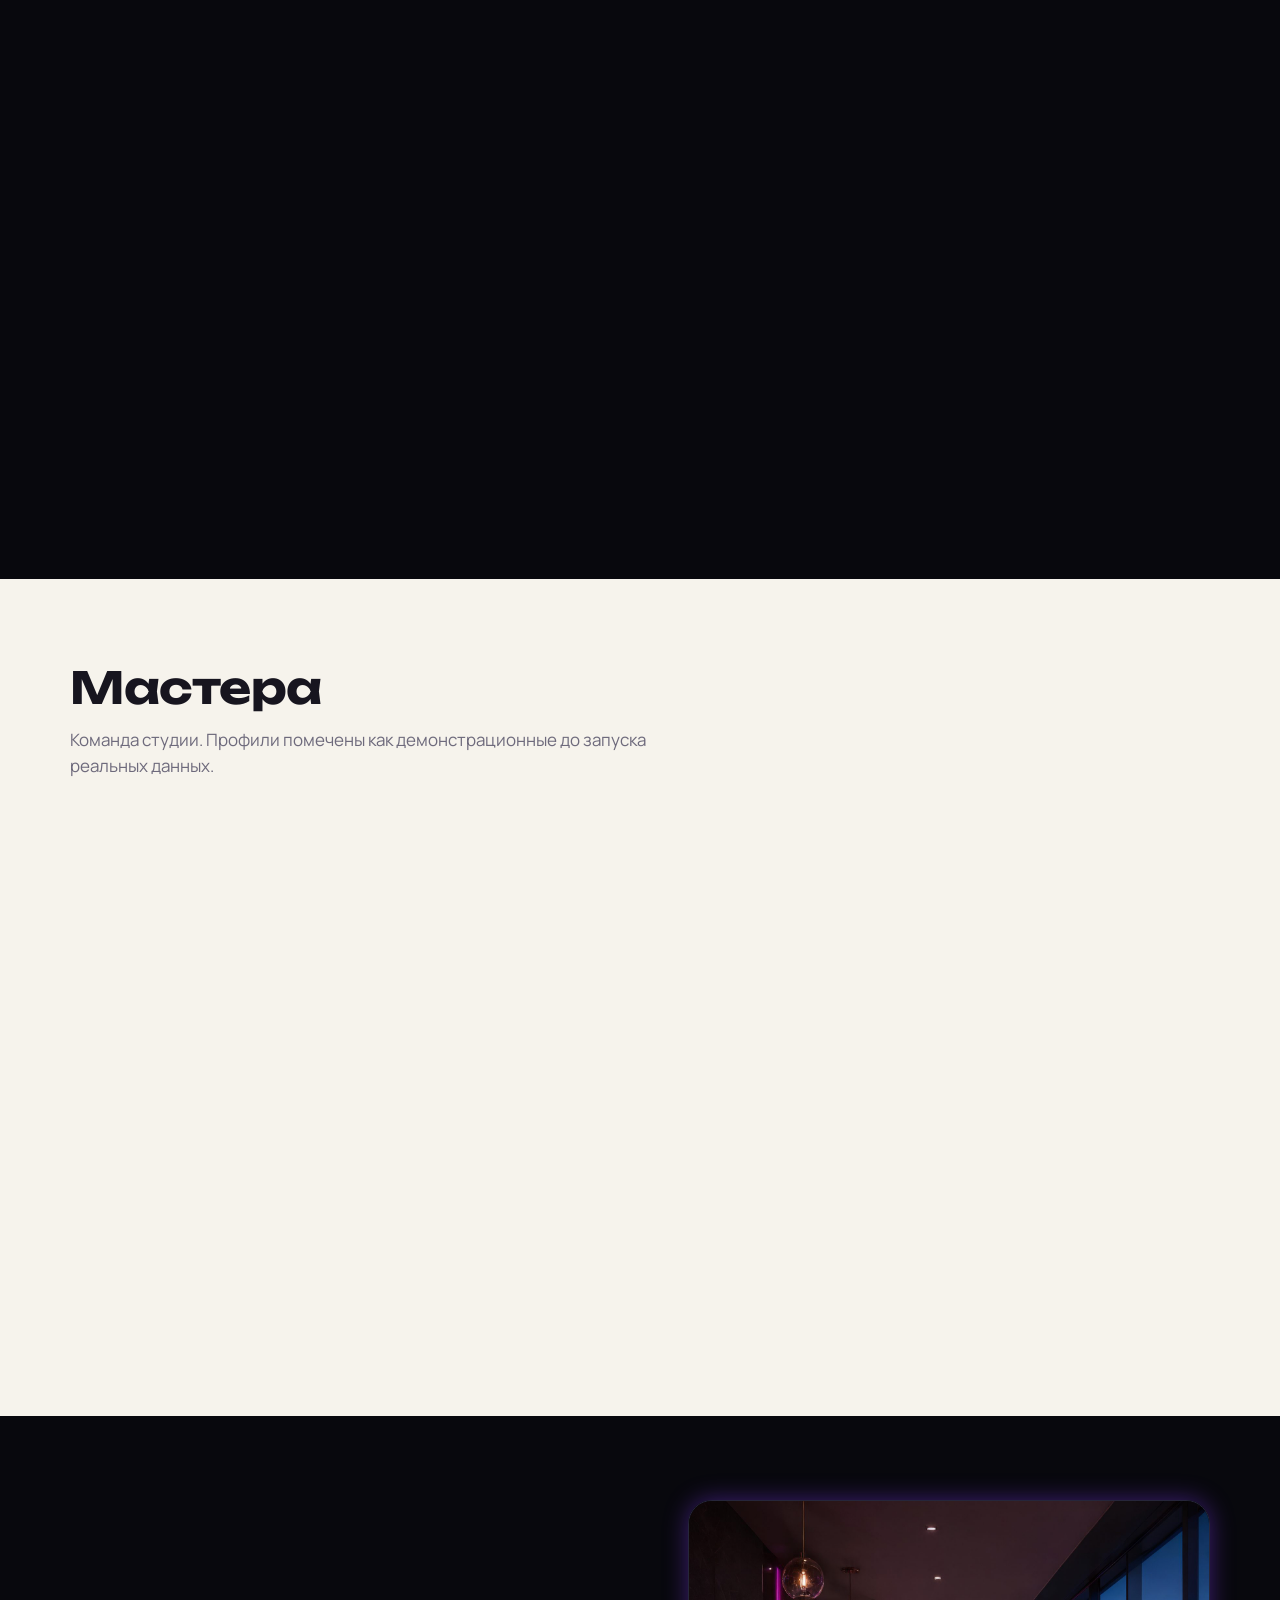
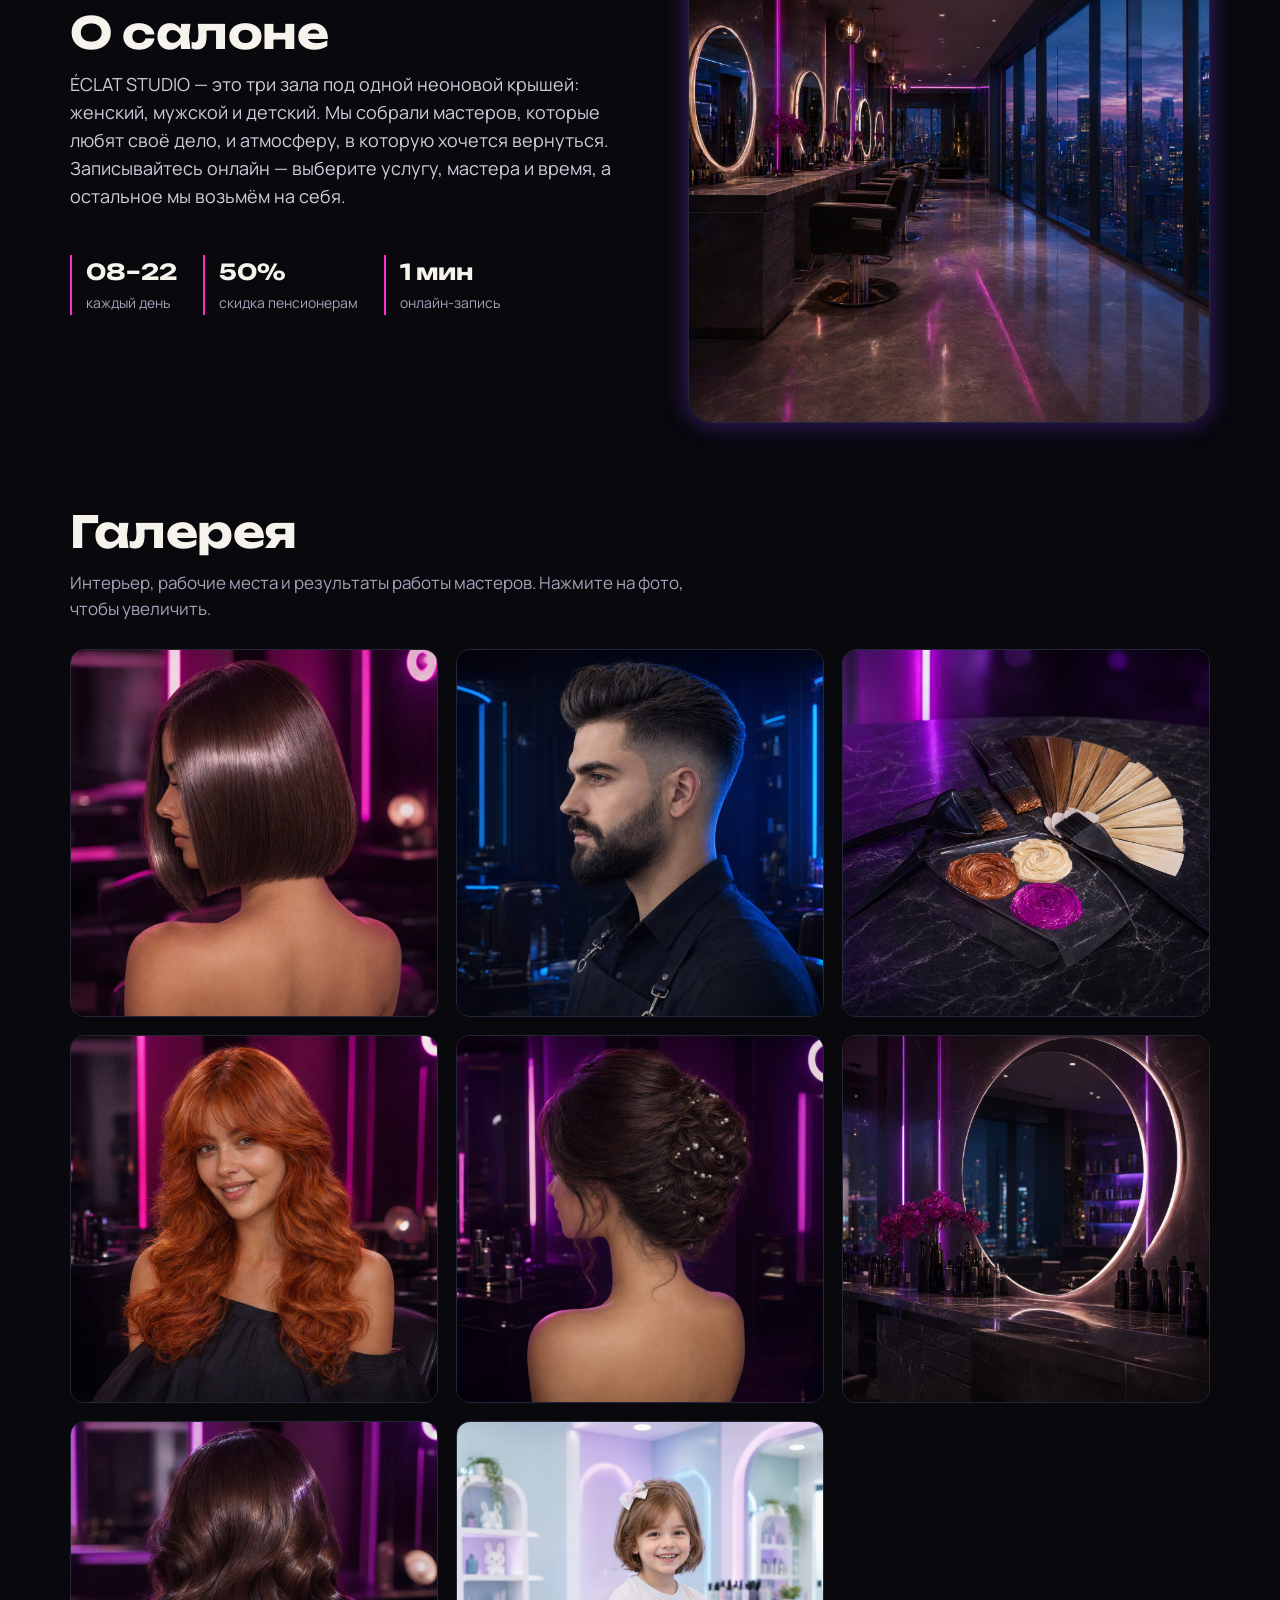
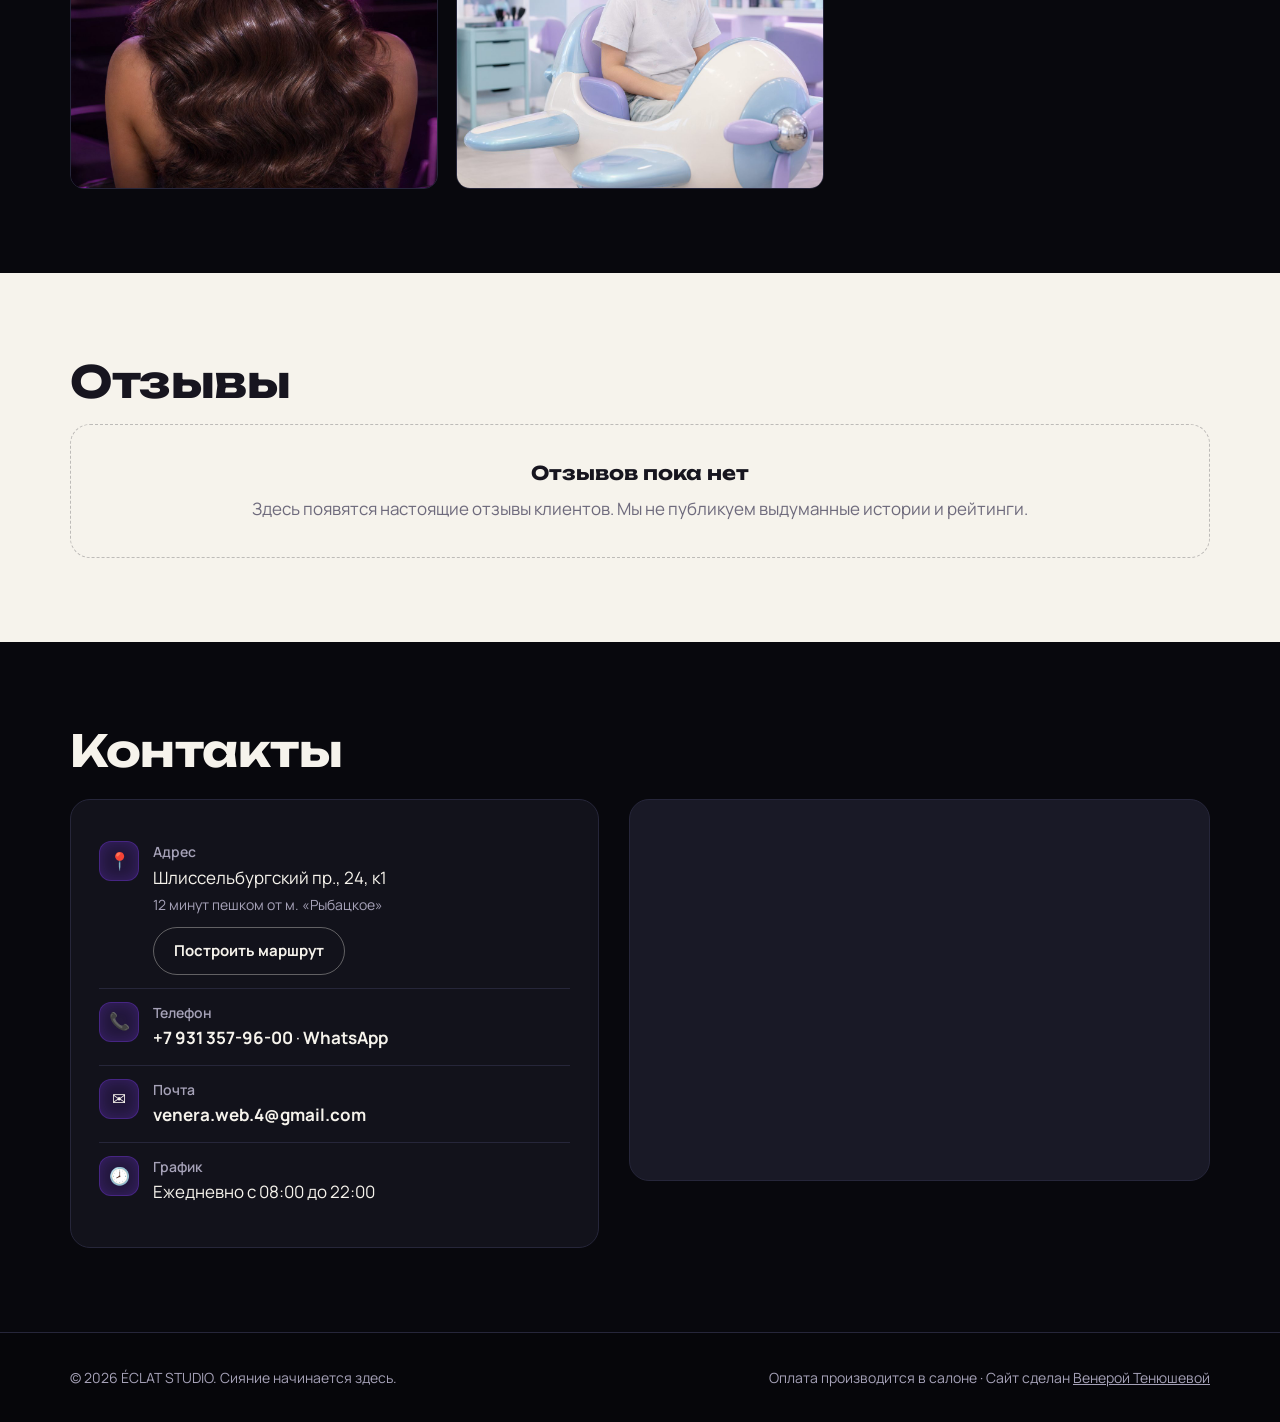
==== commit 9555f65a: "v2.4: «голова» ИИ у бота заявок (тот же ключ Z.ai) + красивые таблицы Google - бот заявок отвечает н" ====
--- a/index.html
+++ b/index.html
@@ -174,7 +174,7 @@
 <script defer src="site-data.js?v=11"></script>
 <script defer src="js/engine.js?v=11"></script>
 <script defer src="js/app.js?v=16"></script>
-<script defer src="js/assistant-eclat.js?v=24"></script>
+<script defer src="js/assistant-eclat.js?v=25"></script>
 <script defer src="https://telegram.org/js/telegram-web-app.js"></script>
 </body>
 </html>
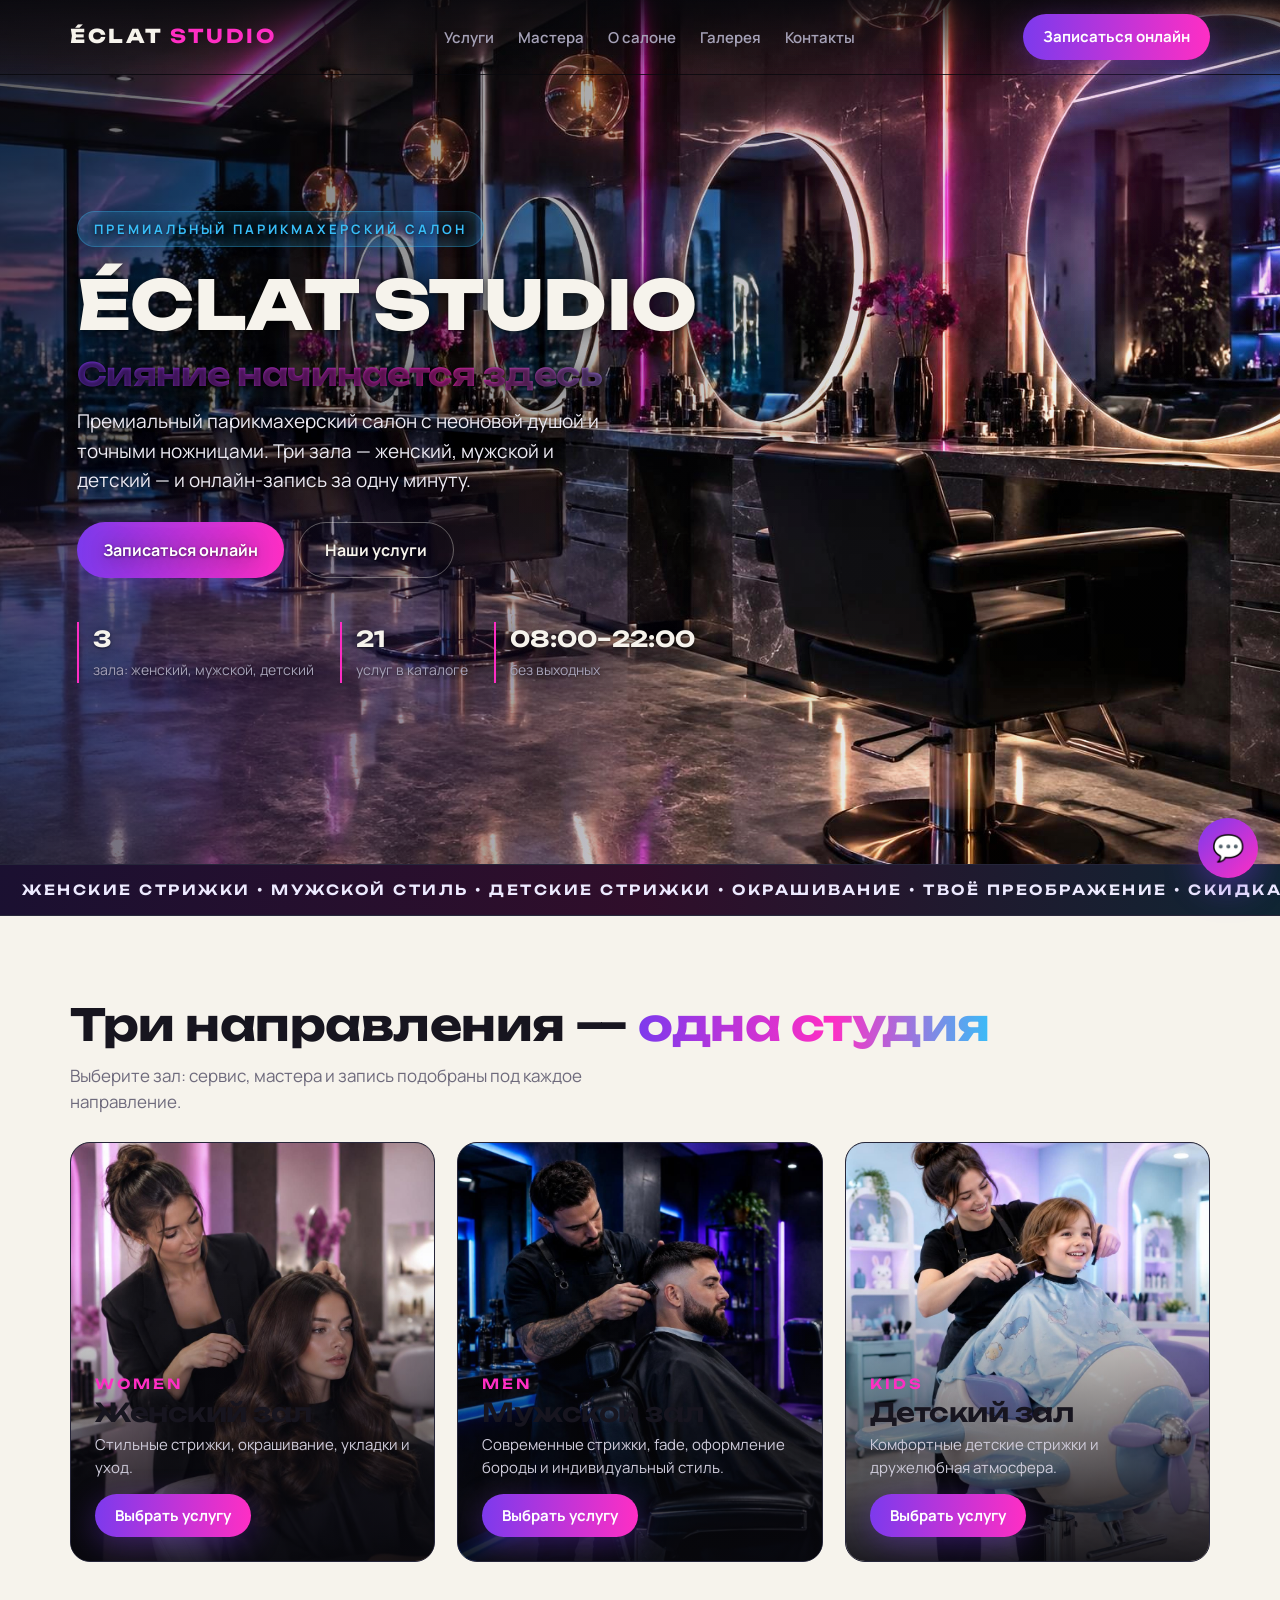
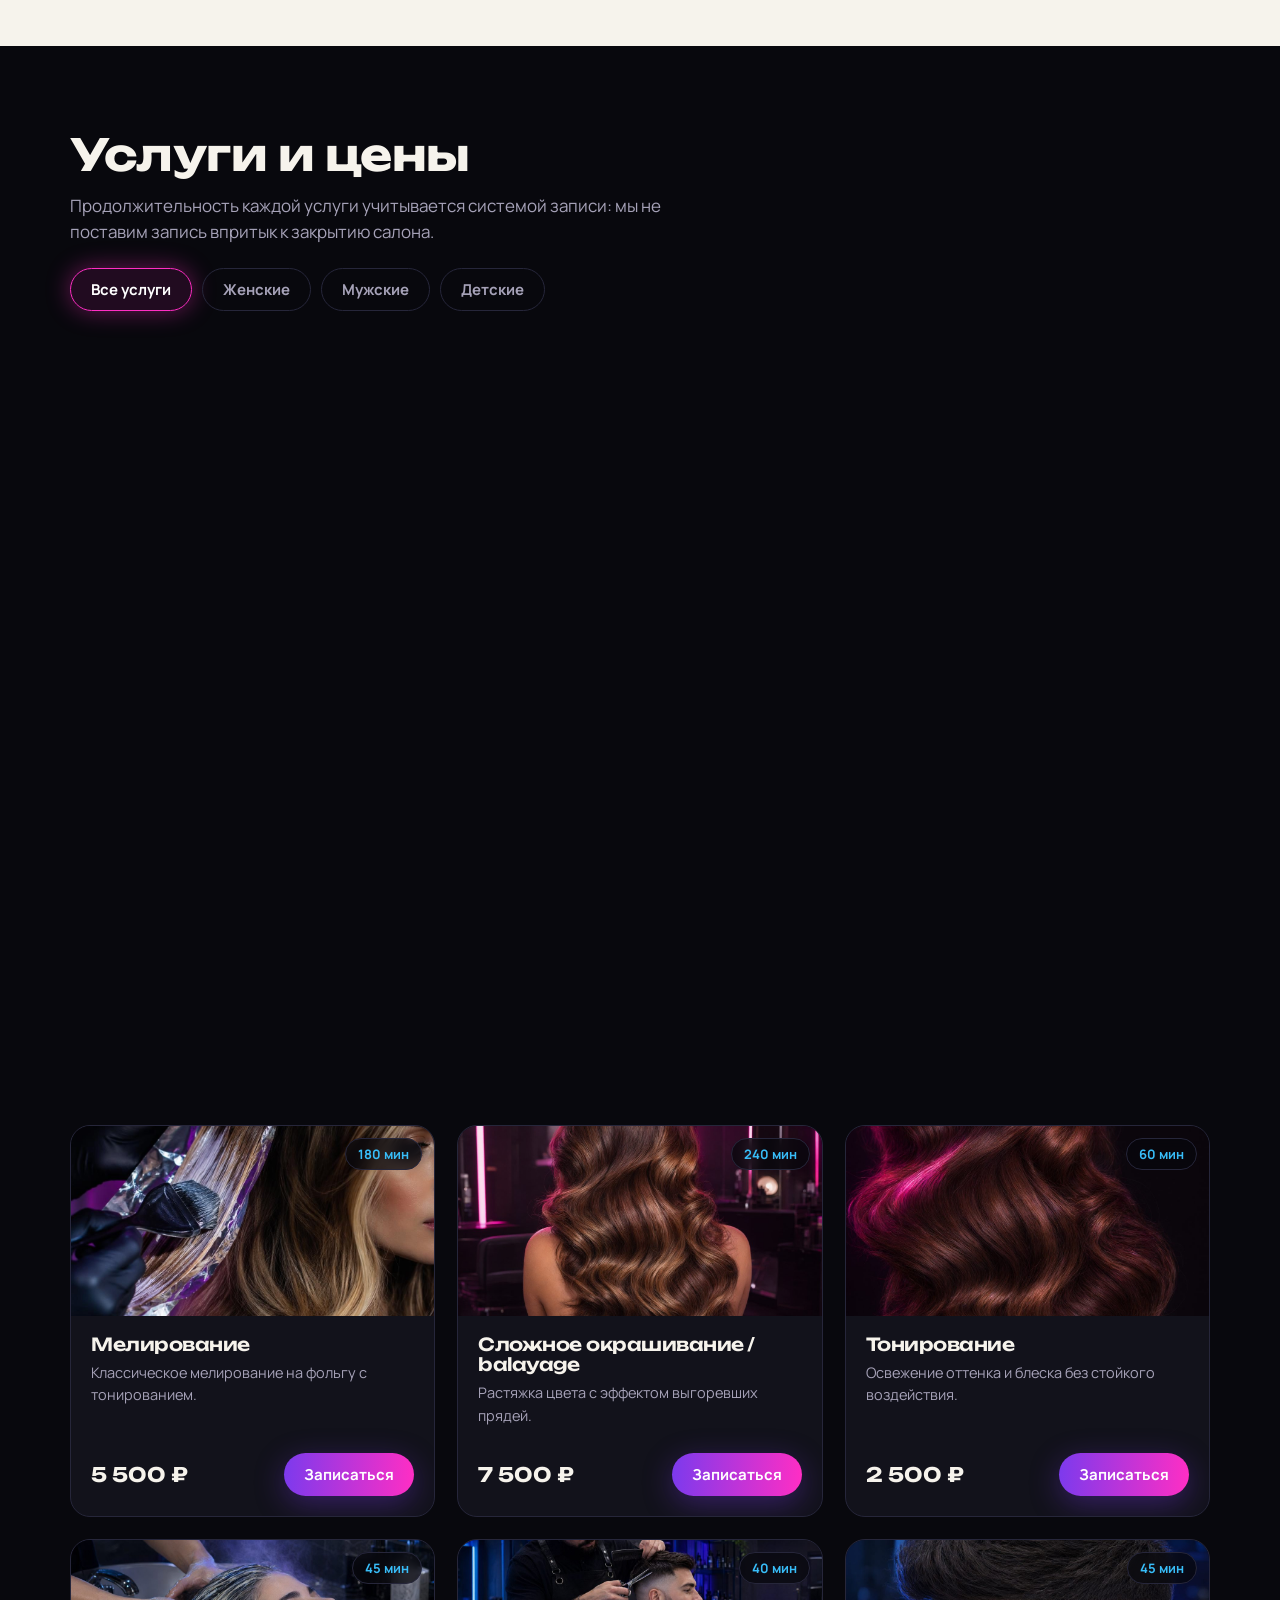
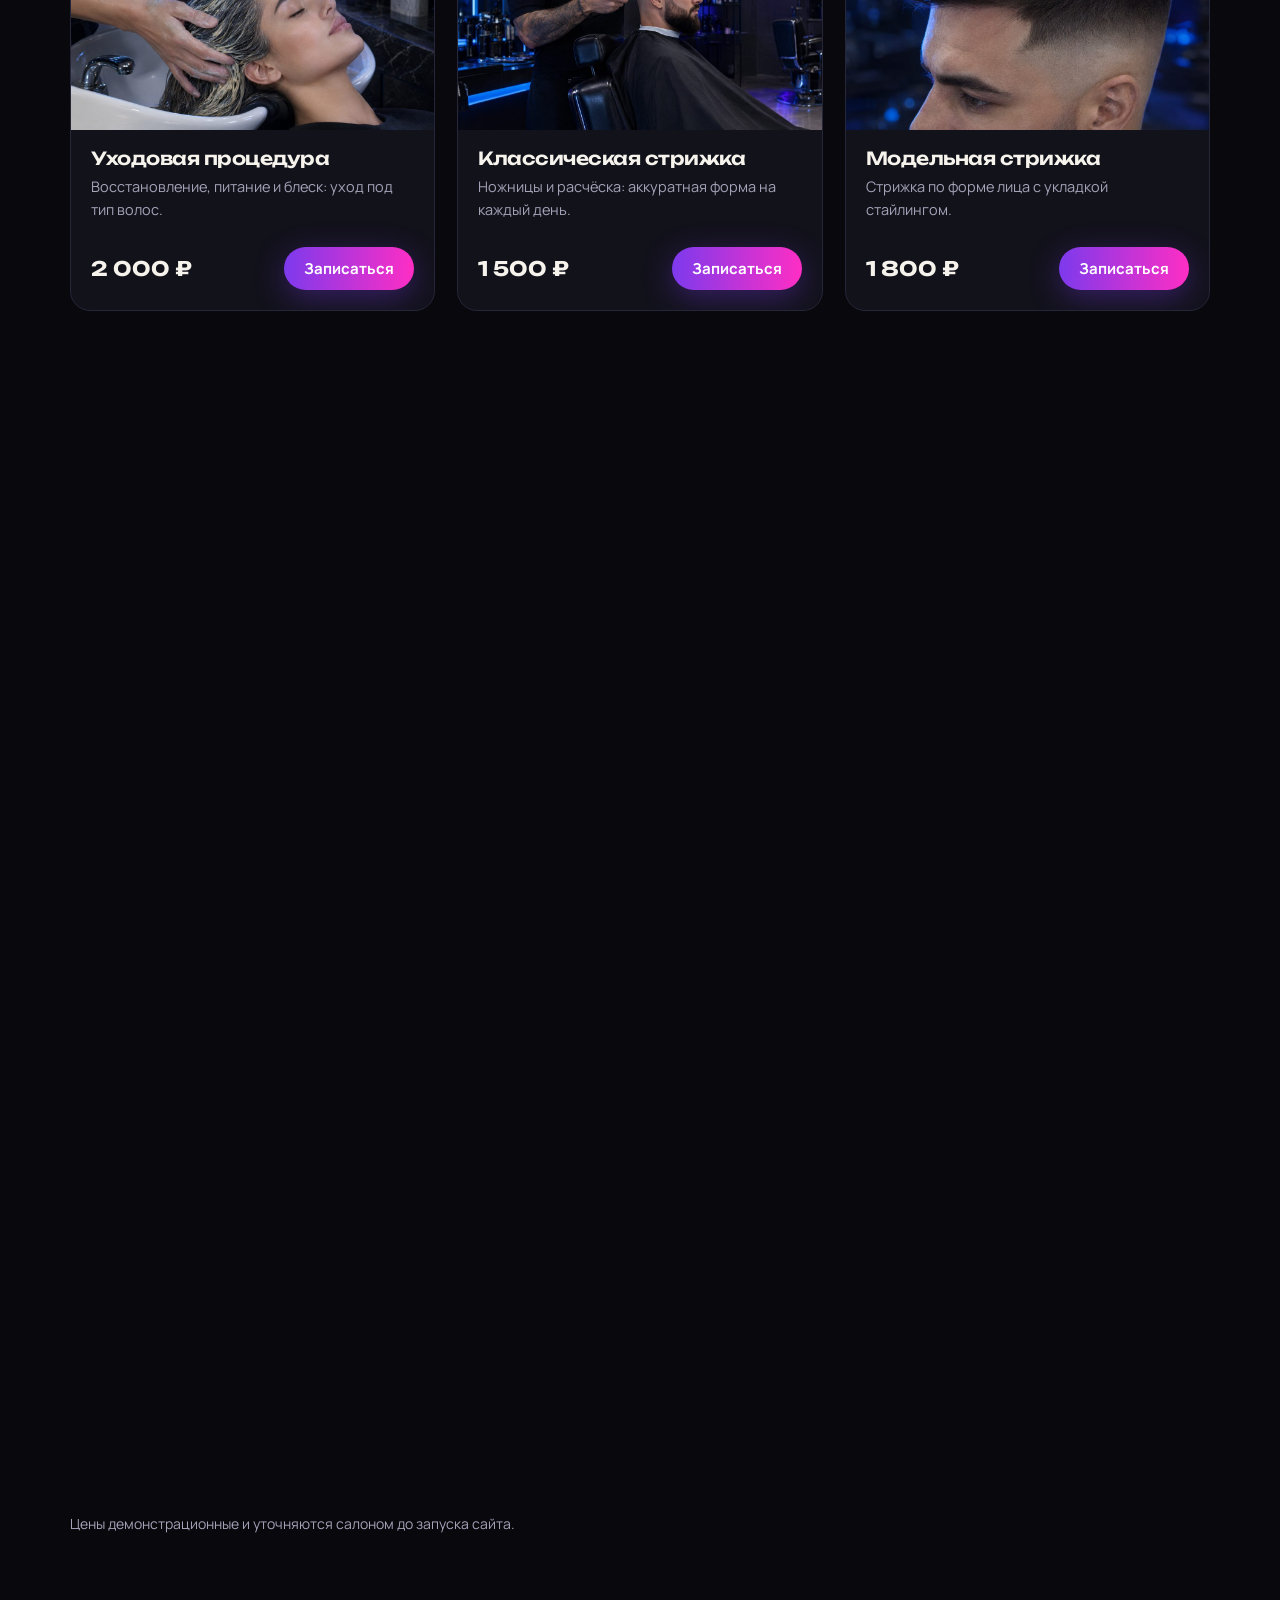
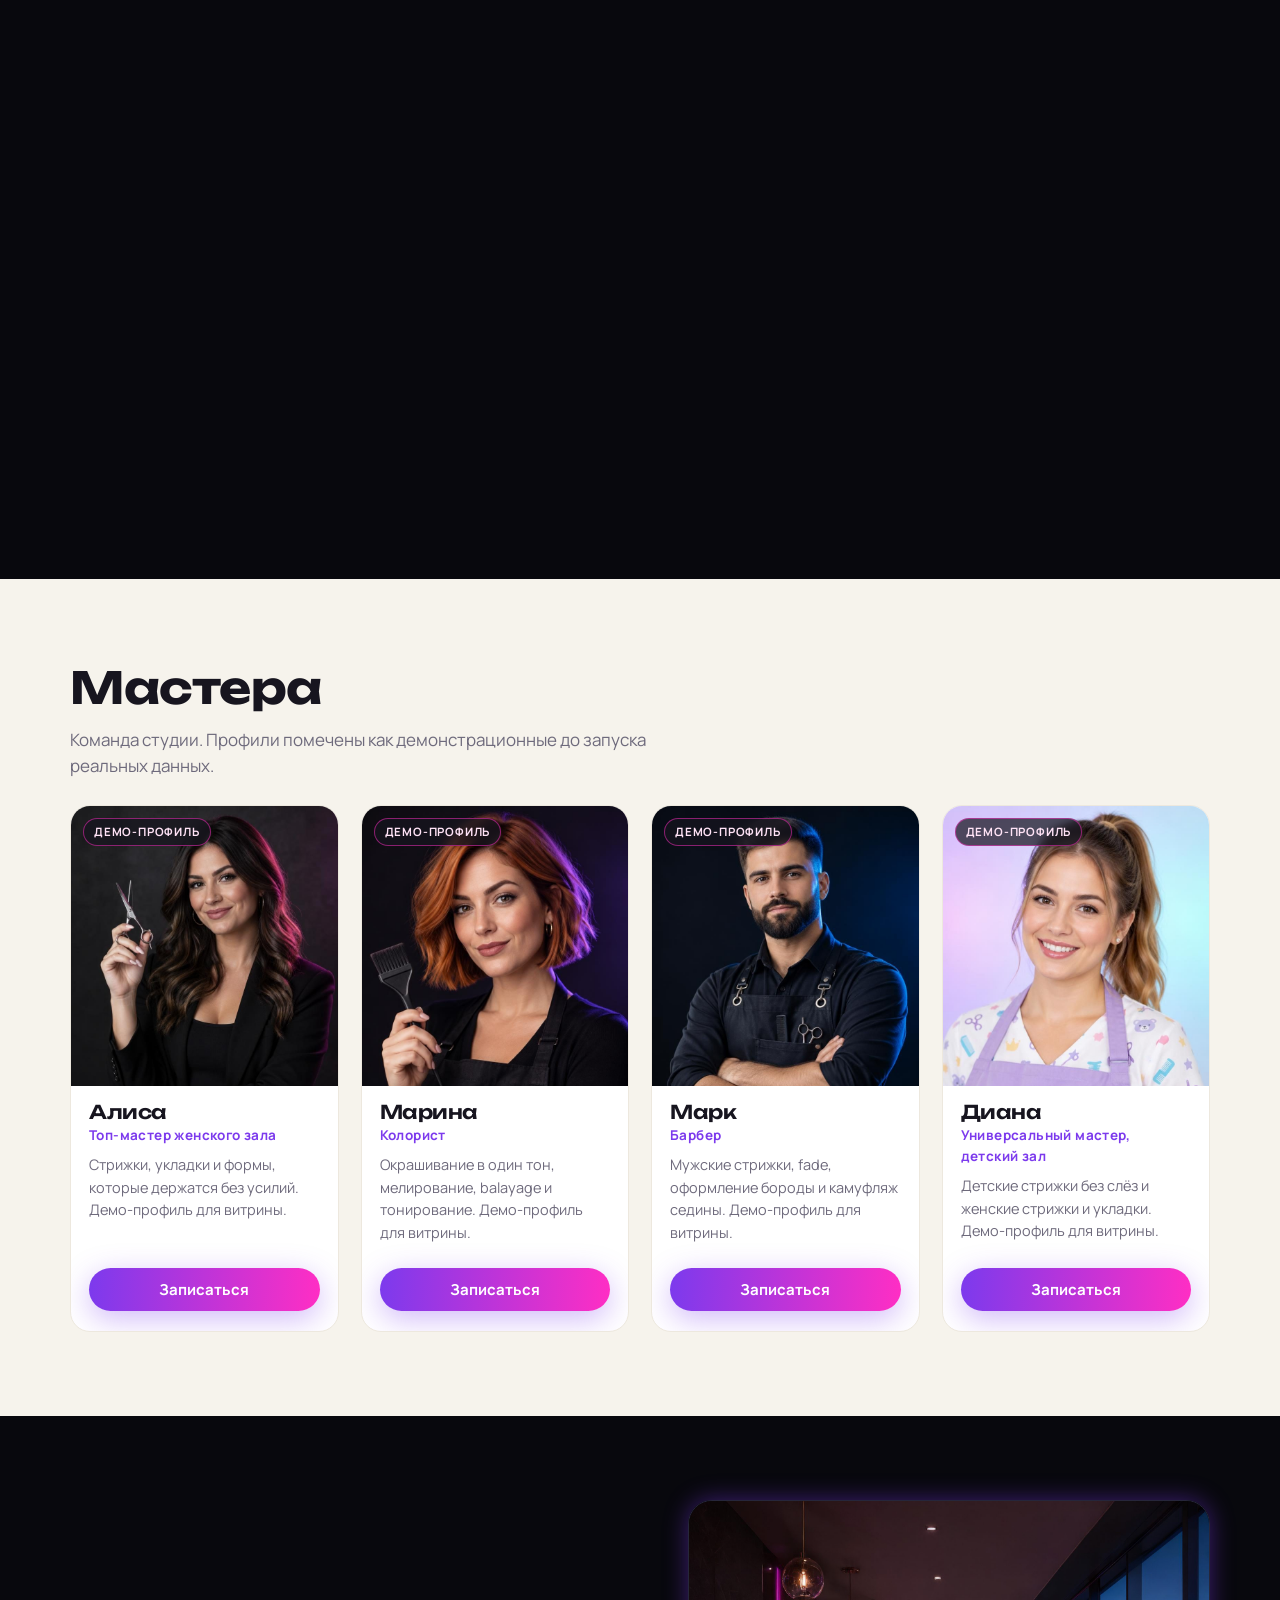
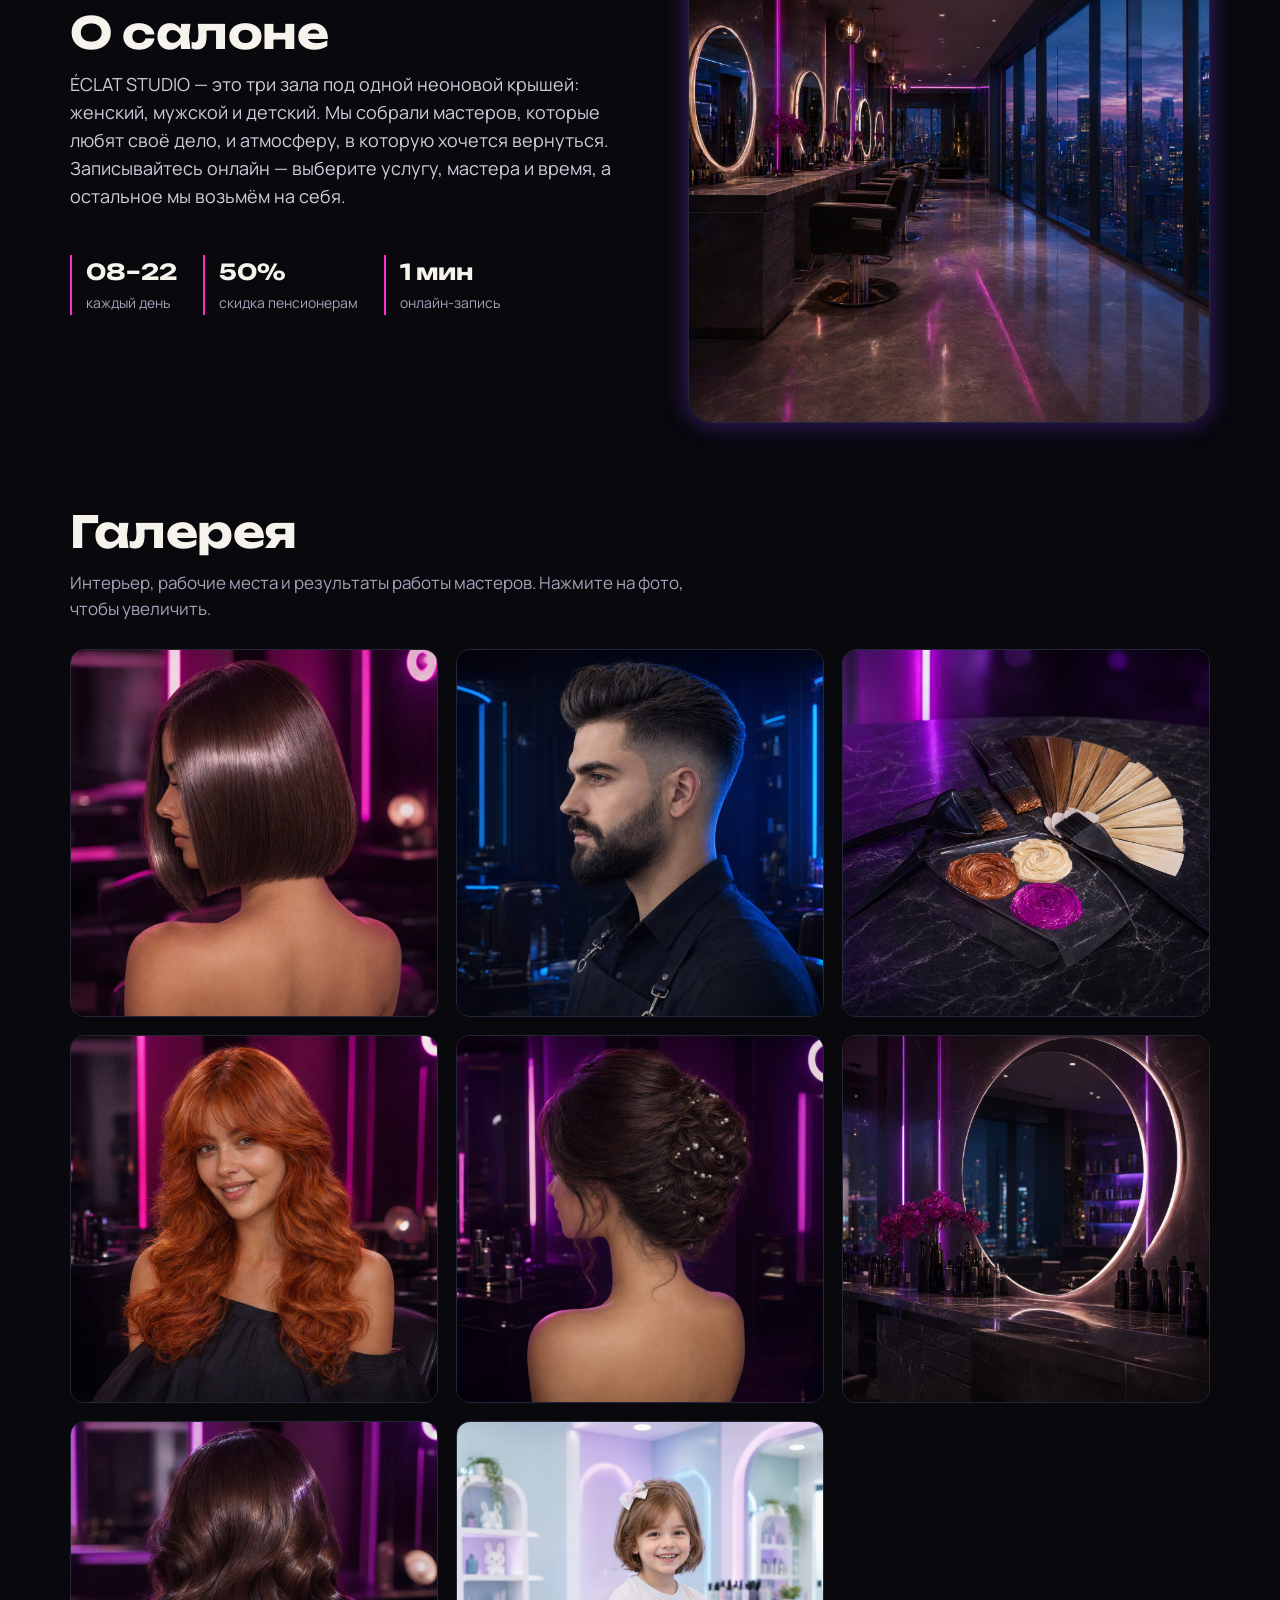
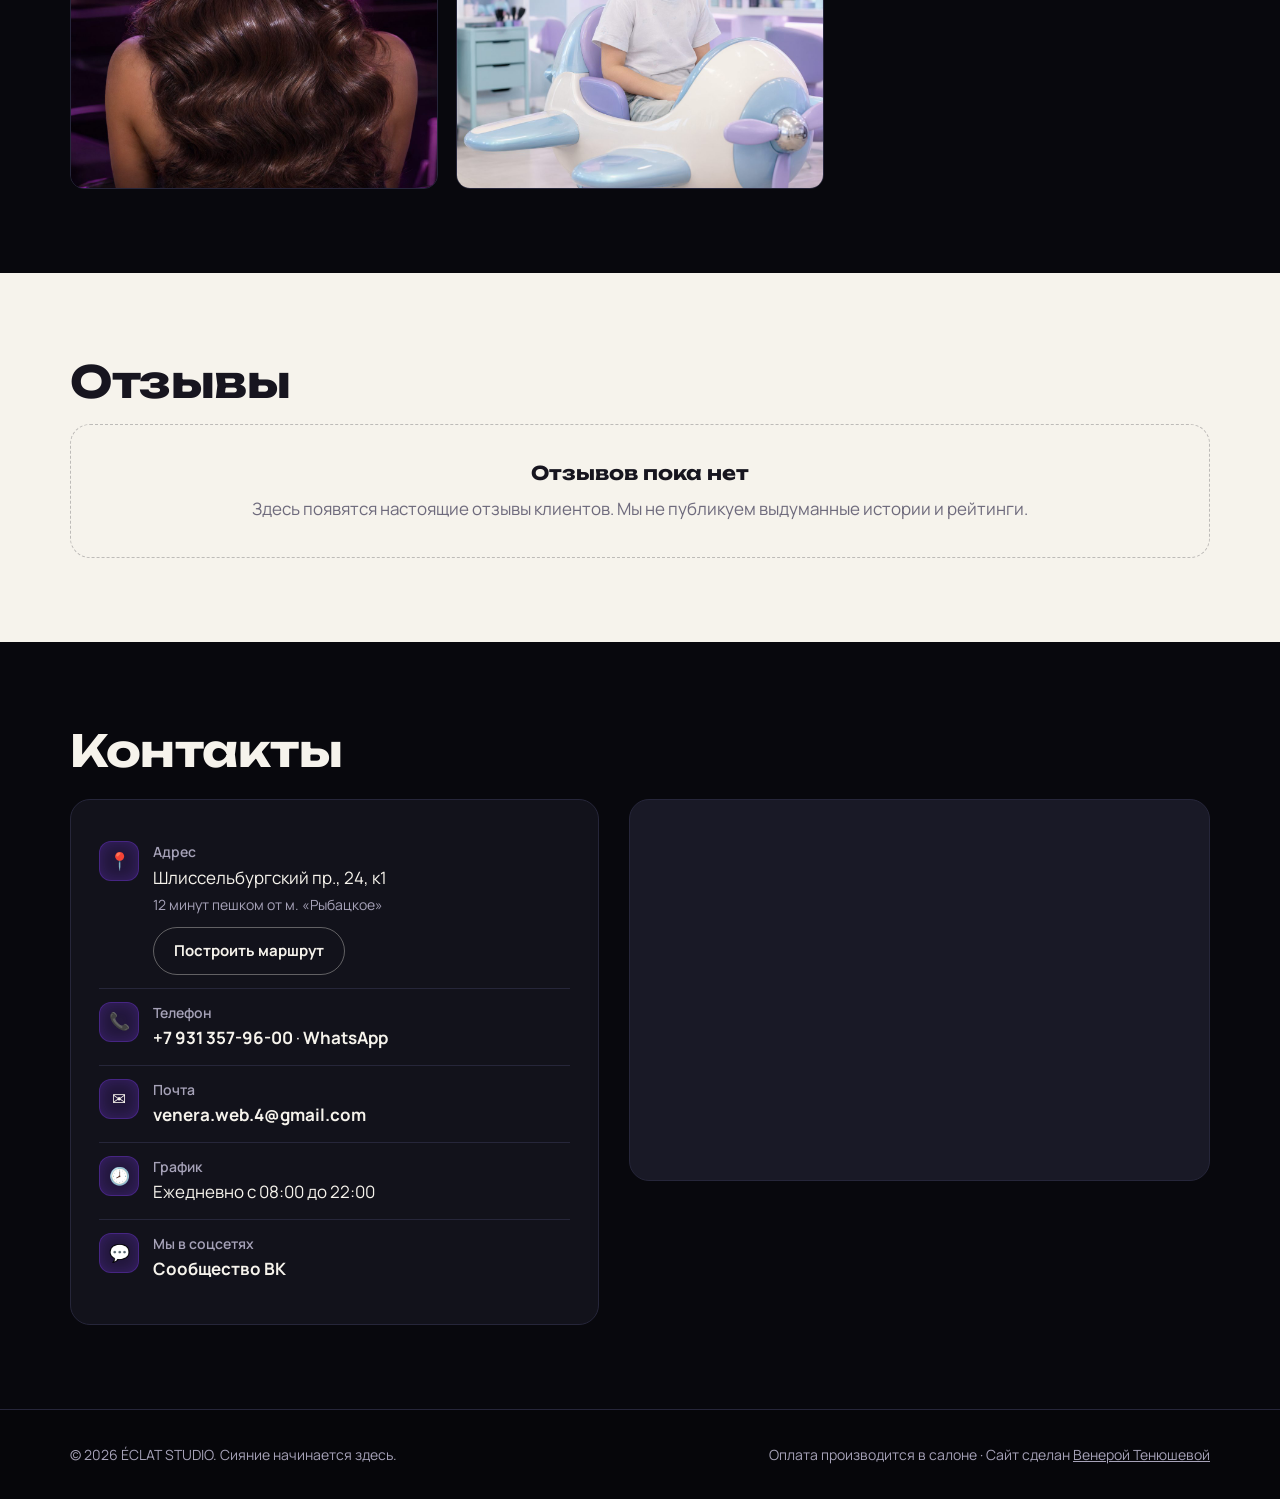
==== commit afa4faee: "Add files via upload" ====
--- a/index.html
+++ b/index.html
@@ -1,3 +1,4 @@
+
 <!DOCTYPE html>
 <html lang="ru">
 <head>
@@ -171,7 +172,7 @@
   <div class="cap" id="lb-cap"></div>
 </div>
 
-<script defer src="site-data.js?v=11"></script>
+<script defer src="site-data.js?v=12"></script>
 <script defer src="js/engine.js?v=11"></script>
 <script defer src="js/app.js?v=16"></script>
 <script defer src="js/assistant-eclat.js?v=25"></script>
